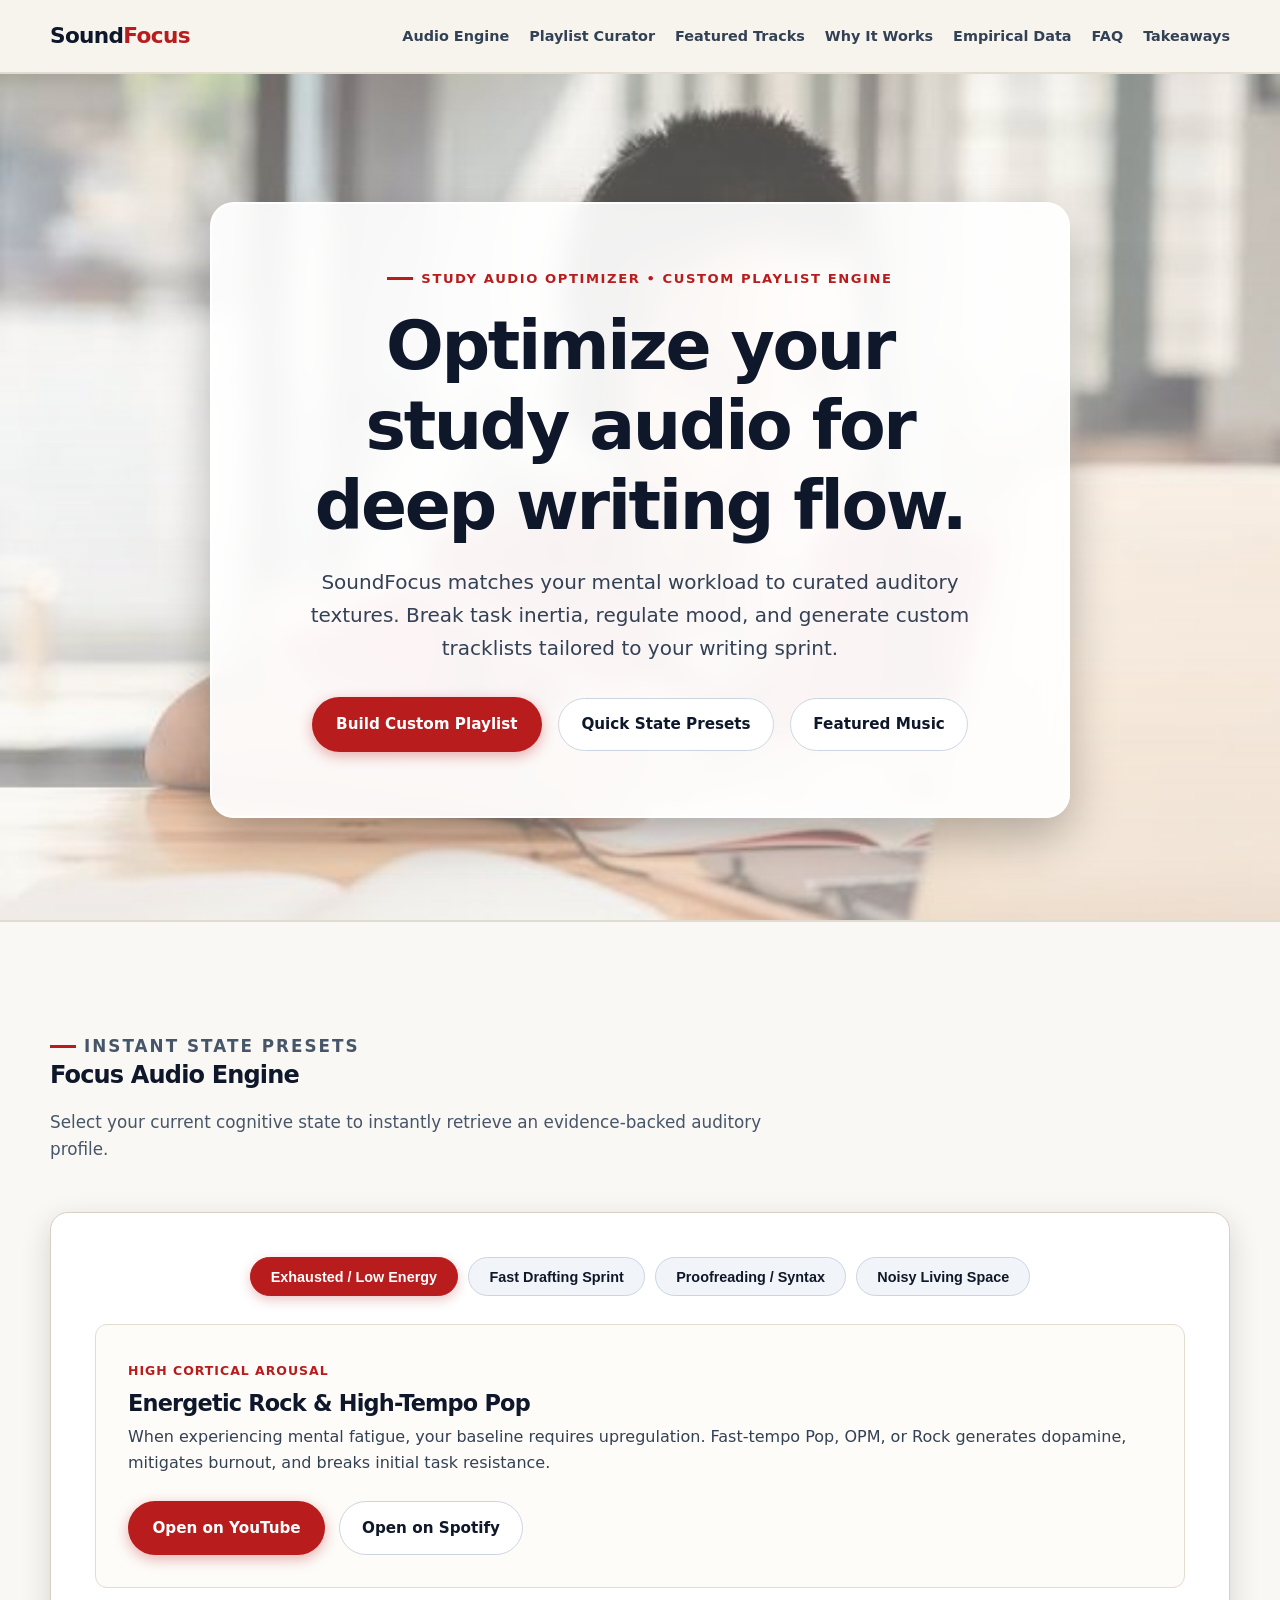
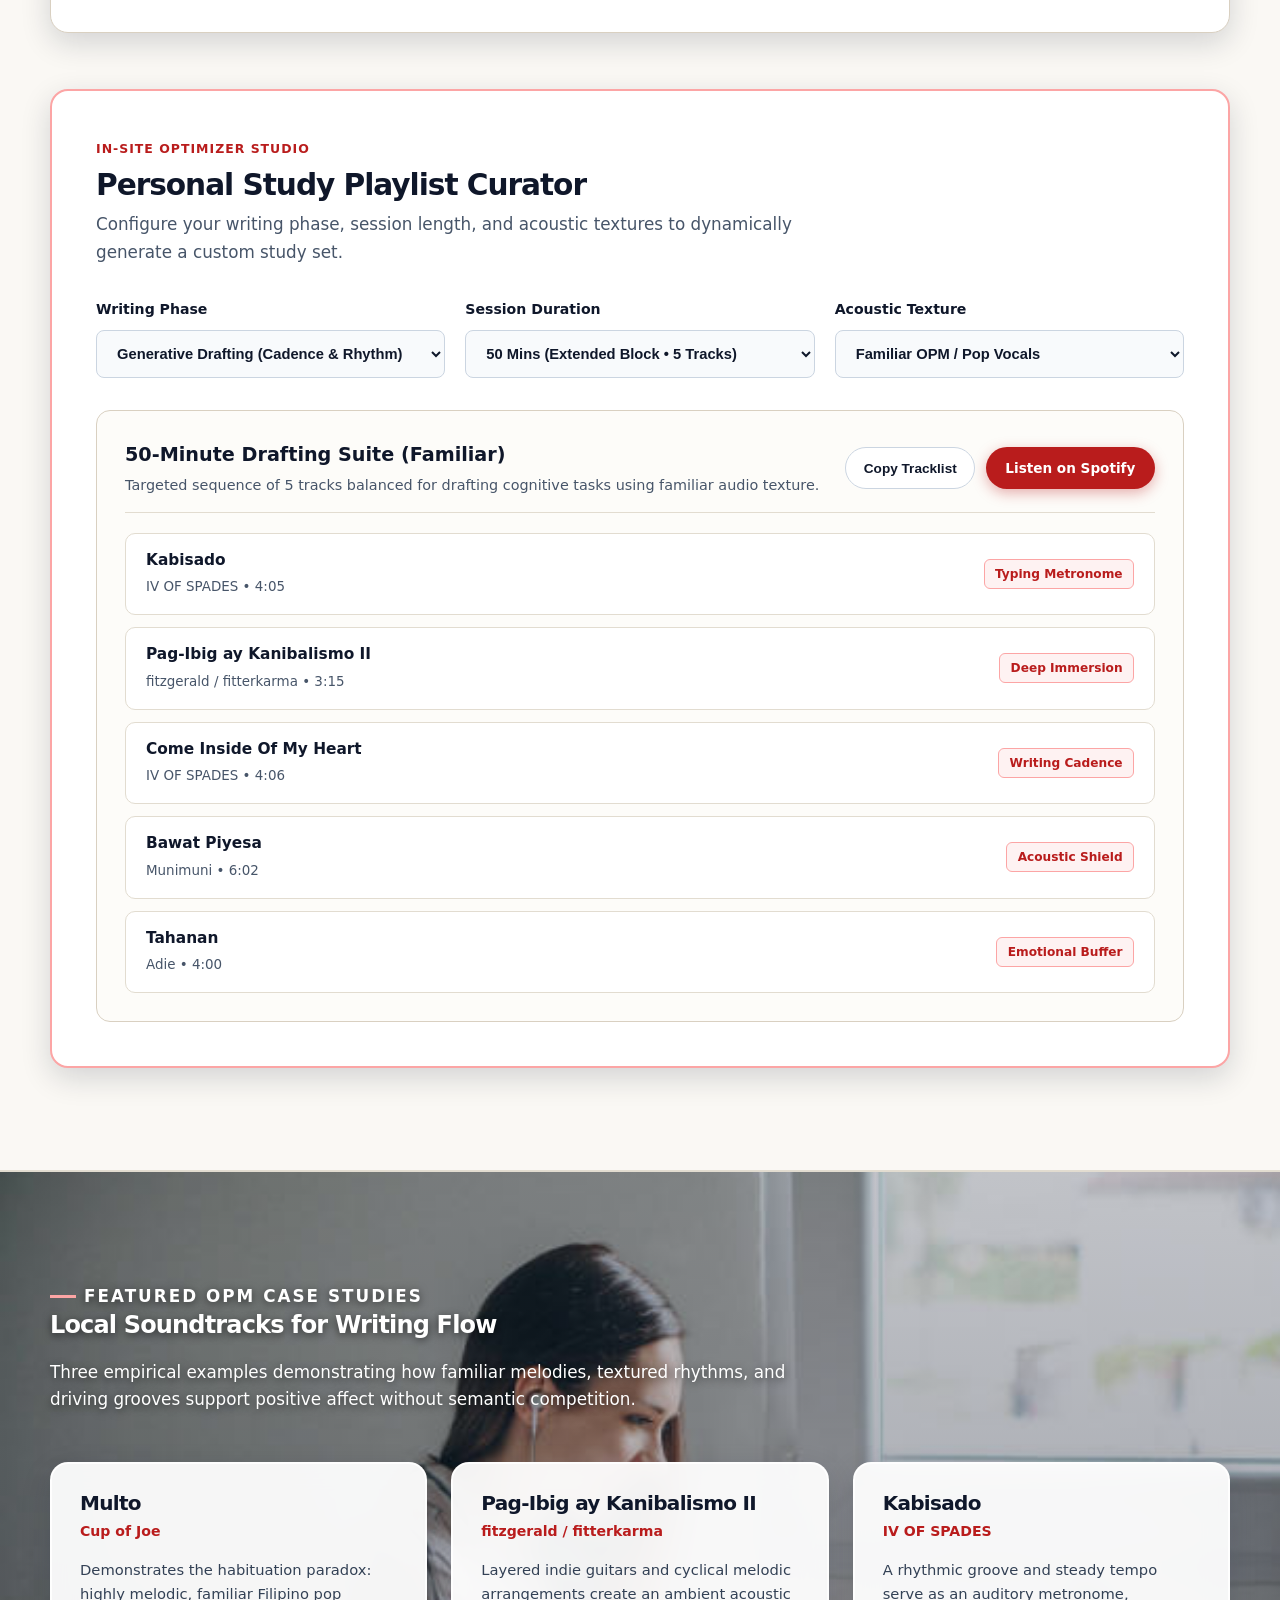
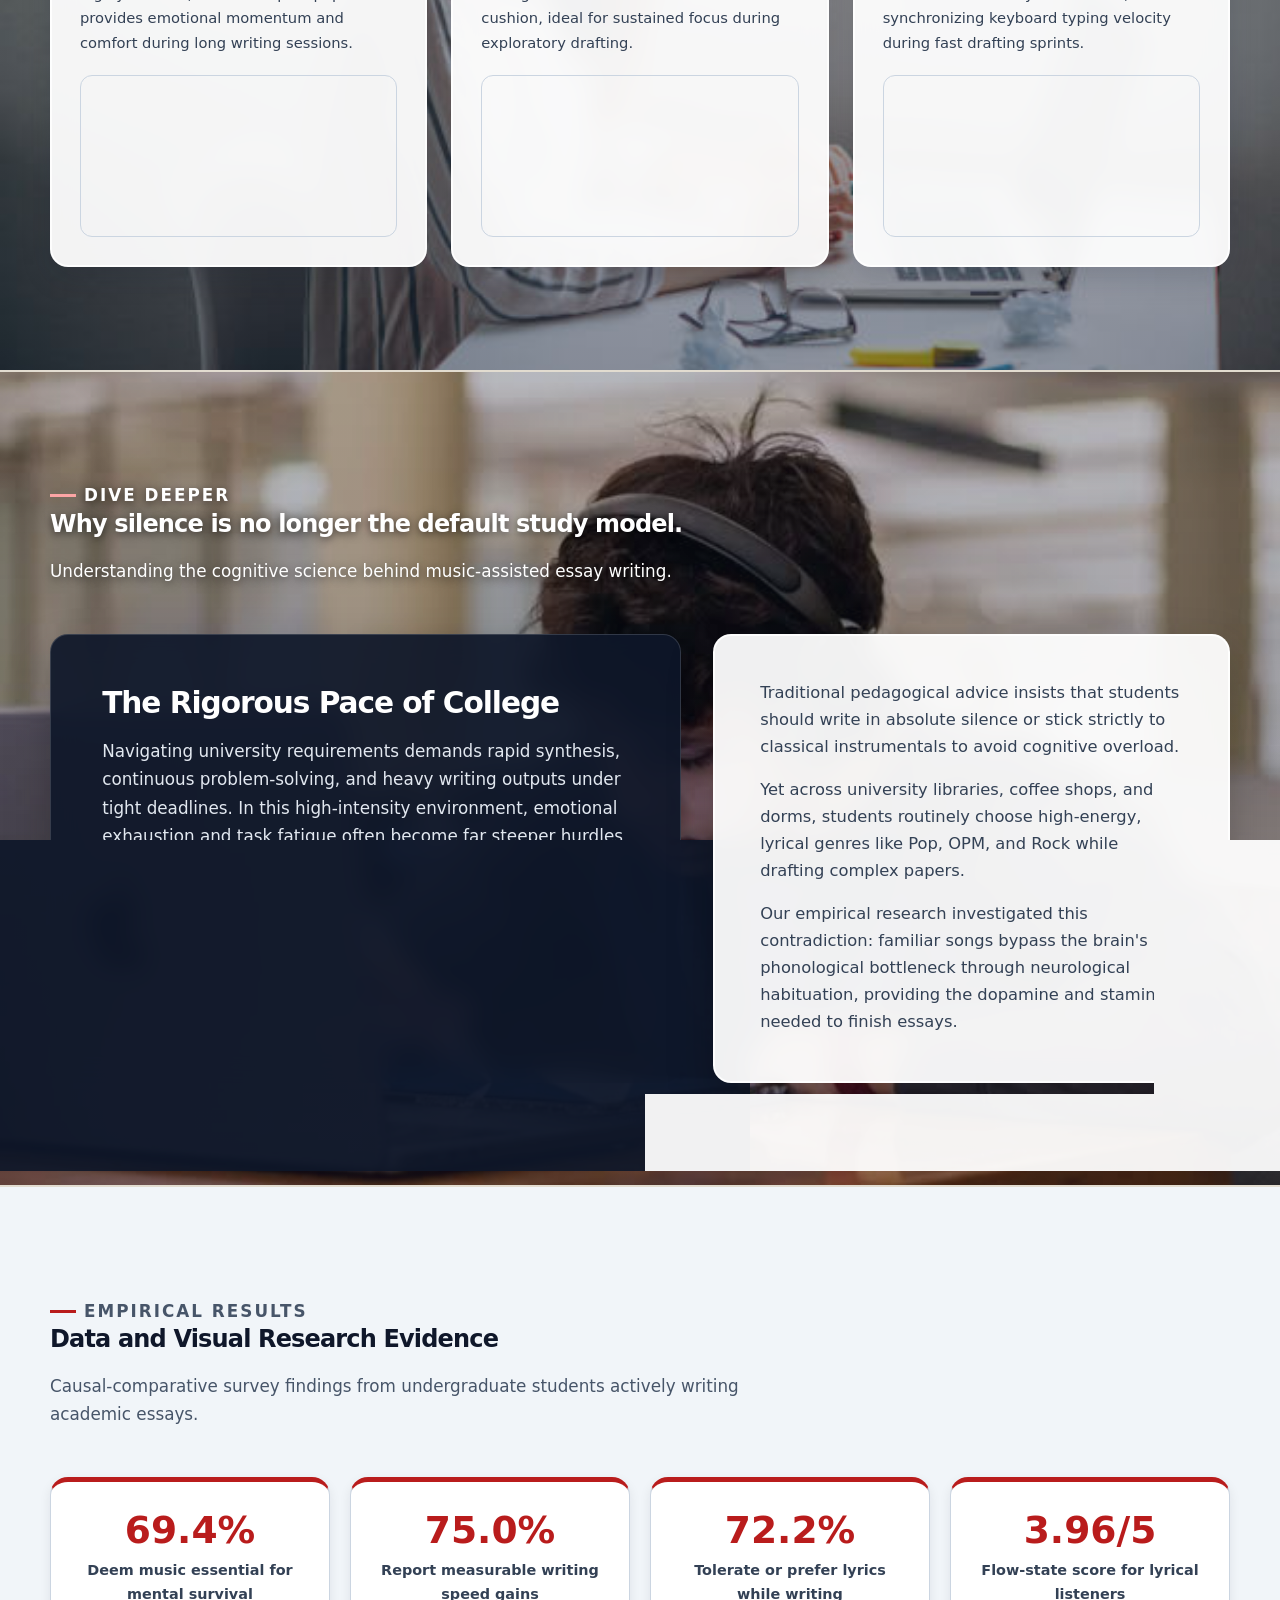
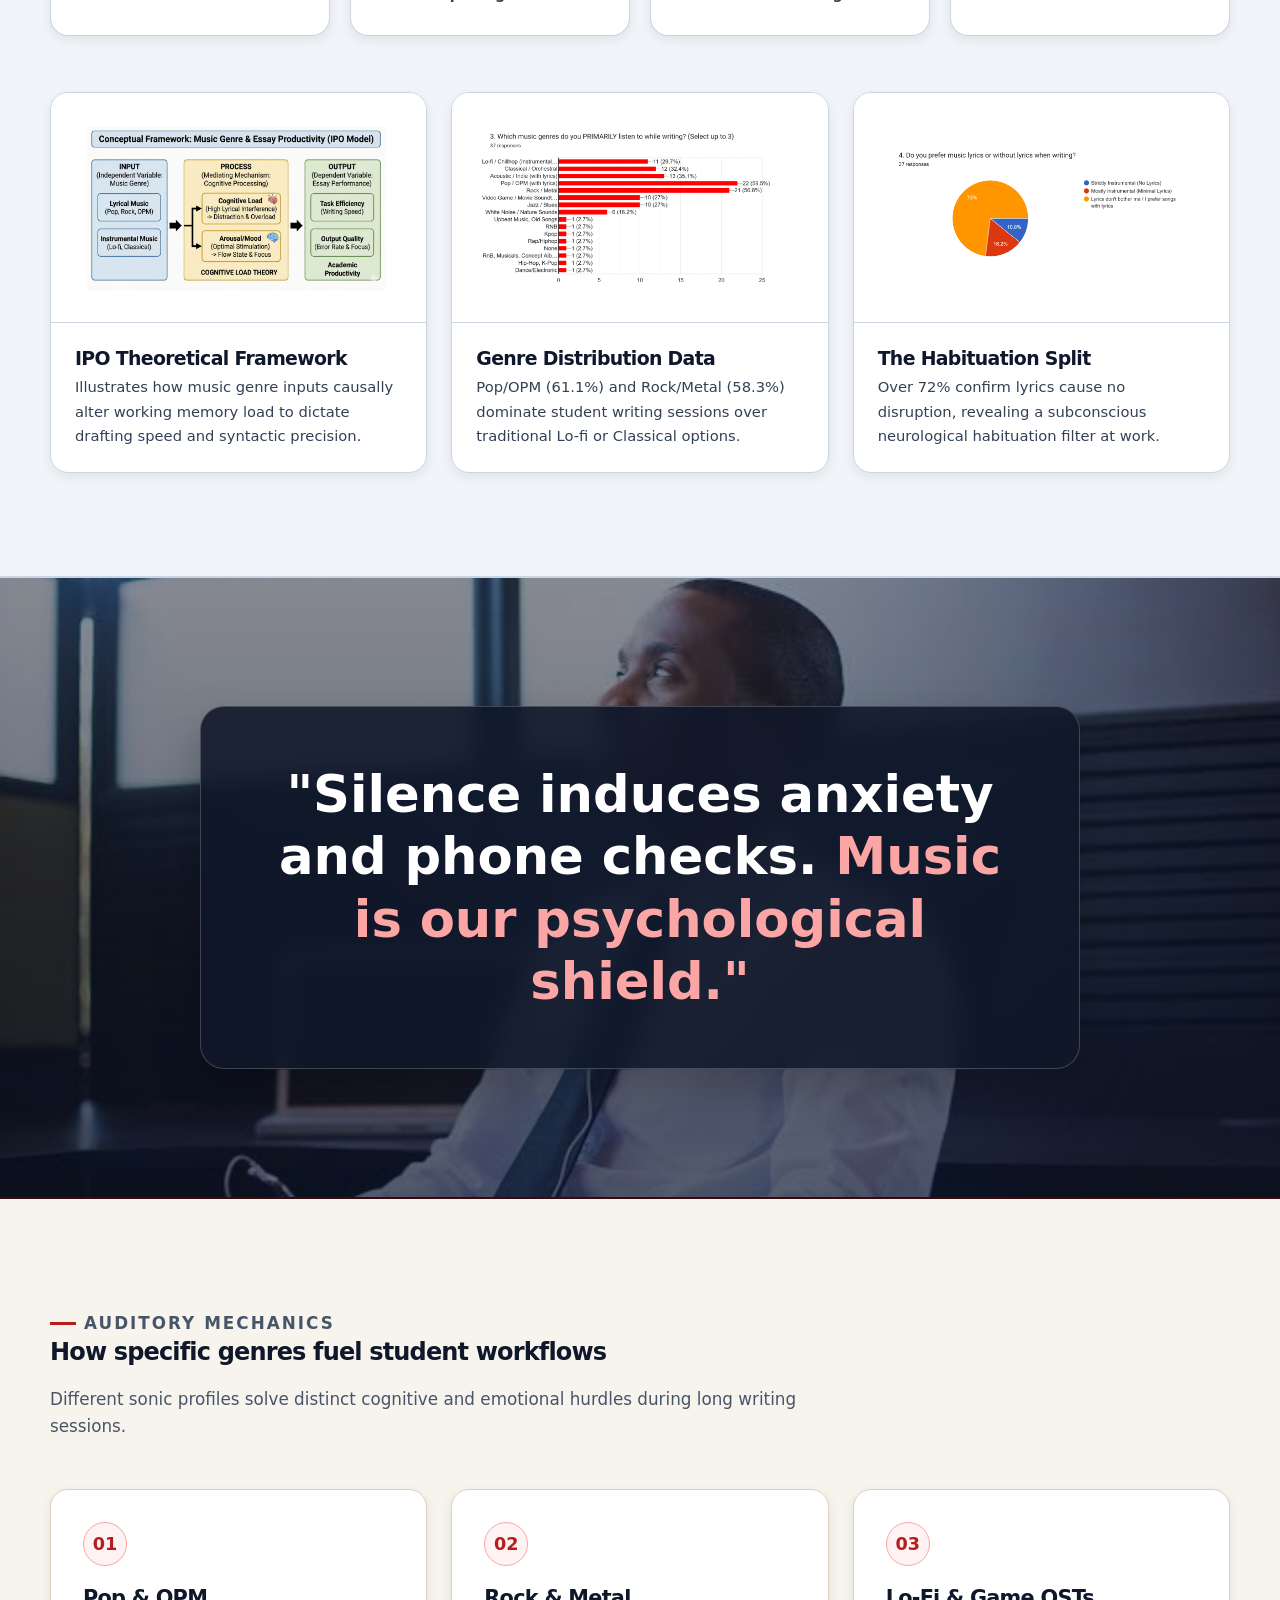
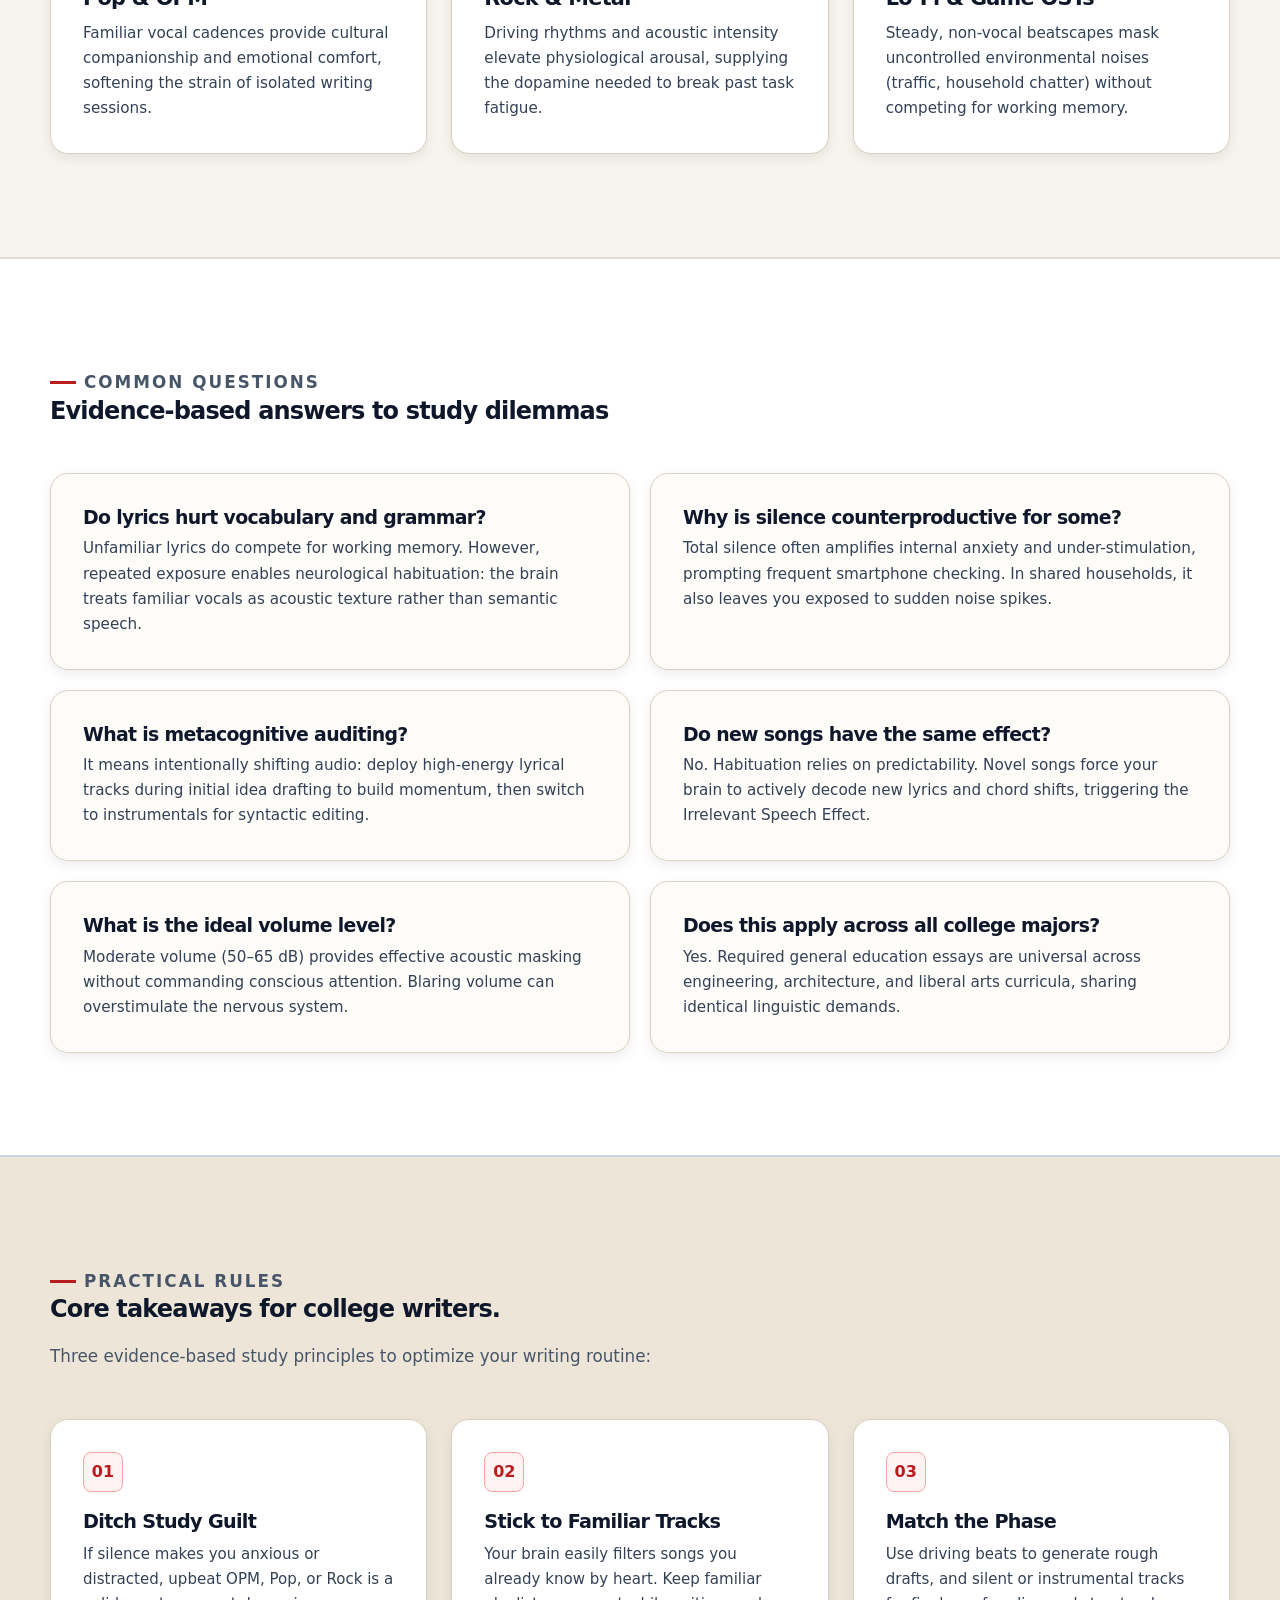
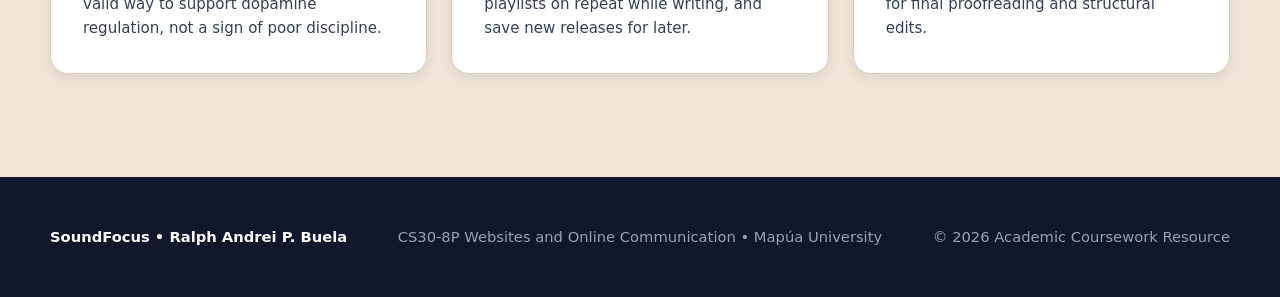
==== index.html @ 3e0980c8 "images" ====
<!DOCTYPE html>
<html lang="en">
<head>
    <meta charset="UTF-8">
    <meta name="viewport" content="width=device-width, initial-scale=1.0">
    <meta name="description" content="SoundFocus — An interactive study audio optimizer and playlist curator designed to enhance essay-writing productivity among college students.">
    <title>SoundFocus — Focus Music Optimizer for Academic Writing</title>
    <link rel="stylesheet" href="template.css">
    
    <!-- Google tag (gtag.js) -->
    <script async src="https://www.googletagmanager.com/gtag/js?id=G-9ZL88PVJR2"></script>
    <script>
      window.dataLayer = window.dataLayer || [];
      function gtag(){dataLayer.push(arguments);}
      gtag('js', new Date());

      gtag('config', 'G-9ZL88PVJR2');
    </script>
</head>

<body>
    <a class="skip-link" href="#main-content">Skip to main content</a>

    <!-- Top Navigation Header -->
    <header class="site-header">
        <div class="container nav">
            <a class="brand" href="#">
                Sound<span>Focus</span>
            </a>
            <nav aria-label="Primary navigation">
                <ul class="nav-list">
                    <li><a href="#optimizer">Audio Engine</a></li>
                    <li><a href="#curator">Playlist Curator</a></li>
                    <li><a href="#tracks">Featured Tracks</a></li>
                    <li><a href="#dive-deeper">Why It Works</a></li>
                    <li><a href="#evidence">Empirical Data</a></li>
                    <li><a href="#faq">FAQ</a></li>
                    <li><a href="#takeaways">Takeaways</a></li>
                </ul>
            </nav>
        </div>
    </header>

    <main id="main-content">
        <!-- =====================================================
             1. HERO SECTION (VIBRANT PHOTO 1)
        ====================================================== -->
        <section class="hero" aria-labelledby="hero-title">
            <div class="container">
                <div class="hero-glass-box">
                    <p class="eyebrow">Study Audio Optimizer • Custom Playlist Engine</p>
                    <h1 id="hero-title">
                        Optimize your study audio for deep writing flow.
                    </h1>
                    <p class="hero-copy">
                        SoundFocus matches your mental workload to curated auditory textures. Break task inertia, regulate mood, and generate custom tracklists tailored to your writing sprint.
                    </p>
                    <div class="hero-actions">
                        <a class="button button-primary" href="#curator">
                            Build Custom Playlist
                        </a>
                        <a class="button button-secondary" href="#optimizer">
                            Quick State Presets
                        </a>
                        <a class="button button-secondary" href="#tracks">
                            Featured Music
                        </a>
                    </div>
                </div>
            </div>
        </section>

        <!-- =====================================================
             2. PRIMARY SUITE: AUDIO ENGINE & CURATOR
        ====================================================== -->
        <section class="section section-optimizer" id="optimizer" aria-labelledby="optimizer-title">
            <div class="container">
                
                <!-- Quick Focus Preset Switcher (Widget 1) -->
                <div class="section-heading">
                    <p class="eyebrow">Instant State Presets</p>
                    <h2 id="optimizer-title">Focus Audio Engine</h2>
                    <p>
                        Select your current cognitive state to instantly retrieve an evidence-backed auditory profile.
                    </p>
                </div>

                <div class="configurator-wrap">
                    <div class="config-tabs" role="tablist">
                        <button class="config-btn active" onclick="setProfile('burnout', this)">Exhausted / Low Energy</button>
                        <button class="config-btn" onclick="setProfile('drafting', this)">Fast Drafting Sprint</button>
                        <button class="config-btn" onclick="setProfile('editing', this)">Proofreading / Syntax</button>
                        <button class="config-btn" onclick="setProfile('ambient', this)">Noisy Living Space</button>
                    </div>

                    <div class="config-box">
                        <span class="config-tag" id="cfg-tag">High Cortical Arousal</span>
                        <h3 id="cfg-title">Energetic Rock & High-Tempo Pop</h3>
                        <p id="cfg-desc">
                            When experiencing mental fatigue, your baseline requires upregulation. Fast-tempo Pop, OPM, or Rock generates dopamine, mitigates burnout, and breaks initial task resistance.
                        </p>
                        <div class="config-actions">
                            <a class="button button-primary" id="cfg-yt" href="https://www.youtube.com/results?search_query=opm+rock+study+playlist" target="_blank" rel="noopener noreferrer">
                                Open on YouTube
                            </a>
                            <a class="button button-secondary" id="cfg-sp" href="https://open.spotify.com/search/opm%20rock%20high%20energy" target="_blank" rel="noopener noreferrer">
                                Open on Spotify
                            </a>
                        </div>
                    </div>
                </div>

                <!-- Custom In-Site Playlist Curator (Widget 2) -->
                <div class="curator-widget" id="curator">
                    <div class="section-heading" style="margin-bottom: 2rem;">
                        <span class="config-tag">In-Site Optimizer Studio</span>
                        <h2 style="font-size: 1.85rem; margin-bottom: 0.5rem;">Personal Study Playlist Curator</h2>
                        <p>Configure your writing phase, session length, and acoustic textures to dynamically generate a custom study set.</p>
                    </div>

                    <form class="curator-form-grid" id="curator-form" onsubmit="generateCustomPlaylist(event)">
                        <div class="curator-field">
                            <label for="workload-phase">Writing Phase</label>
                            <select id="workload-phase">
                                <option value="ideation">Brainstorming & Outline (High Arousal)</option>
                                <option value="drafting" selected>Generative Drafting (Cadence & Rhythm)</option>
                                <option value="revising">Proofreading & Syntax (Minimal Load)</option>
                            </select>
                        </div>

                        <div class="curator-field">
                            <label for="session-duration">Session Duration</label>
                            <select id="session-duration">
                                <option value="25">25 Mins (Pomodoro Sprint • 3 Tracks)</option>
                                <option value="50" selected>50 Mins (Extended Block • 5 Tracks)</option>
                                <option value="90">90 Mins (Endurance Marathon • 8 Tracks)</option>
                            </select>
                        </div>

                        <div class="curator-field">
                            <label for="vocal-preference">Acoustic Texture</label>
                            <select id="vocal-preference">
                                <option value="familiar" selected>Familiar OPM / Pop Vocals</option>
                                <option value="instrumental">Pure Instrumental / Zero Vocals</option>
                                <option value="hybrid">Dynamic Hybrid (Rhythmic Beats)</option>
                            </select>
                        </div>
                    </form>

                    <div class="curator-results" aria-live="polite">
                        <div class="curator-header">
                            <div>
                                <strong id="curator-plan-name" style="font-size: 1.2rem; color: var(--ink);">50-Minute Drafting Flow Set</strong>
                                <p id="curator-plan-desc" style="font-size: 0.9rem; color: var(--muted); margin: 0.25rem 0 0;">
                                    Cadence-matched tracks to sustain writing speed and keep the phonological loop habituated.
                                </p>
                            </div>
                            <div style="display: flex; gap: 0.65rem; flex-wrap: wrap;">
                                <button type="button" class="button button-secondary" onclick="copyPlaylistToClipboard()" style="min-height: 40px; padding: 0.5rem 1.1rem; font-size: 0.85rem;">
                                    Copy Tracklist
                                </button>
                                <a id="curator-export-spotify" class="button button-primary" href="https://open.spotify.com/search/upbeat%20opm" target="_blank" rel="noopener noreferrer" style="min-height: 40px; padding: 0.5rem 1.1rem; font-size: 0.85rem;">
                                    Listen on Spotify
                                </a>
                            </div>
                        </div>

                        <ul class="playlist-track-list" id="curator-track-list">
                            <!-- Populated dynamically across Phase + Duration + Texture -->
                        </ul>
                    </div>
                </div>

            </div>
        </section>

        <!-- =====================================================
             3. FEATURED OPM TRACKS (VIBRANT PHOTO 2)
        ====================================================== -->
        <section class="section section-track" id="tracks" aria-labelledby="tracks-title">
            <div class="container">
                <div class="section-heading">
                    <p class="eyebrow">Featured OPM Case Studies</p>
                    <h2 id="tracks-title">Local Soundtracks for Writing Flow</h2>
                    <p>
                        Three empirical examples demonstrating how familiar melodies, textured rhythms, and driving grooves support positive affect without semantic competition.
                    </p>
                </div>

                <div class="tracks-grid-3">
                    <!-- Track 1: Multo -->
                    <article class="track-box">
                        <div class="track-info">
                            <h3>Multo</h3>
                            <div class="artist">Cup of Joe</div>
                            <p>
                                Demonstrates the habituation paradox: highly melodic, familiar Filipino pop provides emotional momentum and comfort during long writing sessions.
                            </p>
                        </div>
                        <div class="spotify-container">
                            <iframe
                                style="border-radius: 12px;"
                                src="https://open.spotify.com/embed/track/5tlb0AxuzsMWL2GtEppXGX?utm_source=generator&theme=0"
                                width="100%"
                                height="152"
                                frameBorder="0"
                                allowfullscreen=""
                                allow="autoplay; clipboard-write; encrypted-media; fullscreen; picture-in-picture"
                                loading="lazy"
                                title="Cup of Joe - Multo Spotify Player">
                            </iframe>
                        </div>
                    </article>

                    <!-- Track 2: Pag-Ibig ay Kanibalismo II -->
                    <article class="track-box">
                        <div class="track-info">
                            <h3>Pag-Ibig ay Kanibalismo II</h3>
                            <div class="artist">fitzgerald / fitterkarma</div>
                            <p>
                                Layered indie guitars and cyclical melodic arrangements create an ambient acoustic cushion, ideal for sustained focus during exploratory drafting.
                            </p>
                        </div>
                        <div class="spotify-container">
                            <iframe
                                style="border-radius: 12px;"
                                src="https://open.spotify.com/embed/track/1I44TjvgnOjZTxaGs0E44W?utm_source=generator&theme=0"
                                width="100%"
                                height="152"
                                frameBorder="0"
                                allowfullscreen=""
                                allow="autoplay; clipboard-write; encrypted-media; fullscreen; picture-in-picture"
                                loading="lazy"
                                title="Pag-Ibig ay Kanibalismo II Spotify Player">
                            </iframe>
                        </div>
                    </article>

                    <!-- Track 3: Kabisado -->
                    <article class="track-box">
                        <div class="track-info">
                            <h3>Kabisado</h3>
                            <div class="artist">IV OF SPADES</div>
                            <p>
                                A rhythmic groove and steady tempo serve as an auditory metronome, synchronizing keyboard typing velocity during fast drafting sprints.
                            </p>
                        </div>
                        <div class="spotify-container">
                            <iframe
                                style="border-radius: 12px;"
                                src="https://open.spotify.com/embed/track/4z928BtE4j1bjhcX9RU44M?utm_source=generator&theme=0"
                                width="100%"
                                height="152"
                                frameBorder="0"
                                allowfullscreen=""
                                allow="autoplay; clipboard-write; encrypted-media; fullscreen; picture-in-picture"
                                loading="lazy"
                                title="IV OF SPADES - Kabisado Spotify Player">
                            </iframe>
                        </div>
                    </article>
                </div>
            </div>
        </section>

        <!-- =====================================================
             4. DIVE DEEPER: BACKGROUND (VIBRANT PHOTO 4)
        ====================================================== -->
        <section class="section section-background" id="dive-deeper" aria-labelledby="deep-title">
            <div class="container">
                <div class="section-heading">
                    <p class="eyebrow">Dive Deeper</p>
                    <h2 id="deep-title">Why silence is no longer the default study model.</h2>
                    <p>
                        Understanding the cognitive science behind music-assisted essay writing.
                    </p>
                </div>
                <div class="intro-grid">
                    <div class="statement">
                        <h2>The Rigorous Pace of College</h2>
                        <p>
                            Navigating university requirements demands rapid synthesis, continuous problem-solving, and heavy writing outputs under tight deadlines. In this high-intensity environment, emotional exhaustion and task fatigue often become far steeper hurdles than vocabulary retrieval.
                        </p>
                    </div>
                    <div class="intro-text">
                        <p>
                            Traditional pedagogical advice insists that students should write in absolute silence or stick strictly to classical instrumentals to avoid cognitive overload.
                        </p>
                        <p>
                            Yet across university libraries, coffee shops, and dorms, students routinely choose high-energy, lyrical genres like Pop, OPM, and Rock while drafting complex papers.
                        </p>
                        <p>
                            Our empirical research investigated this contradiction: familiar songs bypass the brain's phonological bottleneck through neurological habituation, providing the dopamine and stamina needed to finish essays.
                        </p>
                    </div>
                </div>
            </div>
        </section>

        <!-- =====================================================
             5. EMPIRICAL DATA & RESEARCH VISUALS
        ====================================================== -->
        <section class="section section-evidence" id="evidence" aria-labelledby="evidence-title">
            <div class="container">
                <div class="section-heading">
                    <p class="eyebrow">Empirical Results</p>
                    <h2 id="evidence-title">Data and Visual Research Evidence</h2>
                    <p>
                        Causal-comparative survey findings from undergraduate students actively writing academic essays.
                    </p>
                </div>

                <!-- 4-Column Stat Metric Row -->
                <div class="metrics-row">
                    <article class="metric-card">
                        <div class="metric-value">69.4%</div>
                        <p>Deem music essential for mental survival</p>
                    </article>
                    <article class="metric-card">
                        <div class="metric-value">75.0%</div>
                        <p>Report measurable writing speed gains</p>
                    </article>
                    <article class="metric-card">
                        <div class="metric-value">72.2%</div>
                        <p>Tolerate or prefer lyrics while writing</p>
                    </article>
                    <article class="metric-card">
                        <div class="metric-value">3.96/5</div>
                        <p>Flow-state score for lyrical listeners</p>
                    </article>
                </div>

                <!-- 3-Column Diagram Grid -->
                <div class="visuals-grid">
                    <article class="visual-card">
                        <img
                            src="assets/conceptual-framework.png"
                            alt="IPO Conceptual Framework diagram illustrating music genre input and essay output."
                            loading="lazy"
                        >
                        <div class="visual-content">
                            <h3>IPO Theoretical Framework</h3>
                            <p>Illustrates how music genre inputs causally alter working memory load to dictate drafting speed and syntactic precision.</p>
                        </div>
                    </article>

                    <article class="visual-card">
                        <img
                            src="assets/genre-distribution.png"
                            alt="Bar chart showing frequency of preferred music genres."
                            loading="lazy"
                        >
                        <div class="visual-content">
                            <h3>Genre Distribution Data</h3>
                            <p>Pop/OPM (61.1%) and Rock/Metal (58.3%) dominate student writing sessions over traditional Lo-fi or Classical options.</p>
                        </div>
                    </article>

                    <article class="visual-card">
                        <img
                            src="assets/flow-habituation.png"
                            alt="Pie chart illustrating the preference for lyrics versus instrumentals."
                            loading="lazy"
                        >
                        <div class="visual-content">
                            <h3>The Habituation Split</h3>
                            <p>Over 72% confirm lyrics cause no disruption, revealing a subconscious neurological habituation filter at work.</p>
                        </div>
                    </article>
                </div>
            </div>
        </section>

        <!-- =====================================================
             6. STATEMENT BANNER (VIBRANT PHOTO 3)
        ====================================================== -->
        <section class="quote-section" aria-label="Key finding">
            <div class="container">
                <div class="quote-glass-box">
                    <blockquote>
                        <p>
                            "Silence induces anxiety and phone checks. <span>Music is our psychological shield."</span>
                        </p>
                    </blockquote>
                </div>
            </div>
        </section>

        <!-- =====================================================
             7. AUDITORY GENRE MECHANICS
        ====================================================== -->
        <section class="section section-genres" id="genres" aria-labelledby="genres-title">
            <div class="container">
                <div class="section-heading">
                    <p class="eyebrow">Auditory Mechanics</p>
                    <h2 id="genres-title">How specific genres fuel student workflows</h2>
                    <p>
                        Different sonic profiles solve distinct cognitive and emotional hurdles during long writing sessions.
                    </p>
                </div>
                <div class="journey-grid">
                    <article class="journey-card">
                        <span class="journey-number">01</span>
                        <h3>Pop & OPM</h3>
                        <p>
                            Familiar vocal cadences provide cultural companionship and emotional comfort, softening the strain of isolated writing sessions.
                        </p>
                    </article>
                    <article class="journey-card">
                        <span class="journey-number">02</span>
                        <h3>Rock & Metal</h3>
                        <p>
                            Driving rhythms and acoustic intensity elevate physiological arousal, supplying the dopamine needed to break past task fatigue.
                        </p>
                    </article>
                    <article class="journey-card">
                        <span class="journey-number">03</span>
                        <h3>Lo-Fi & Game OSTs</h3>
                        <p>
                            Steady, non-vocal beatscapes mask uncontrolled environmental noises (traffic, household chatter) without competing for working memory.
                        </p>
                    </article>
                </div>
            </div>
        </section>

        <!-- =====================================================
             8. FAQS SECTION
        ====================================================== -->
        <section class="section section-faq" id="faq" aria-labelledby="faq-title">
            <div class="container">
                <div class="section-heading">
                    <p class="eyebrow">Common Questions</p>
                    <h2 id="faq-title">Evidence-based answers to study dilemmas</h2>
                </div>
                <div class="faq-grid">
                    <article class="faq-card">
                        <h3>Do lyrics hurt vocabulary and grammar?</h3>
                        <p>Unfamiliar lyrics do compete for working memory. However, repeated exposure enables neurological habituation: the brain treats familiar vocals as acoustic texture rather than semantic speech.</p>
                    </article>
                    <article class="faq-card">
                        <h3>Why is silence counterproductive for some?</h3>
                        <p>Total silence often amplifies internal anxiety and under-stimulation, prompting frequent smartphone checking. In shared households, it also leaves you exposed to sudden noise spikes.</p>
                    </article>
                    <article class="faq-card">
                        <h3>What is metacognitive auditing?</h3>
                        <p>It means intentionally shifting audio: deploy high-energy lyrical tracks during initial idea drafting to build momentum, then switch to instrumentals for syntactic editing.</p>
                    </article>
                    <article class="faq-card">
                        <h3>Do new songs have the same effect?</h3>
                        <p>No. Habituation relies on predictability. Novel songs force your brain to actively decode new lyrics and chord shifts, triggering the Irrelevant Speech Effect.</p>
                    </article>
                    <article class="faq-card">
                        <h3>What is the ideal volume level?</h3>
                        <p>Moderate volume (50–65 dB) provides effective acoustic masking without commanding conscious attention. Blaring volume can overstimulate the nervous system.</p>
                    </article>
                    <article class="faq-card">
                        <h3>Does this apply across all college majors?</h3>
                        <p>Yes. Required general education essays are universal across engineering, architecture, and liberal arts curricula, sharing identical linguistic demands.</p>
                    </article>
                </div>
            </div>
        </section>

        <!-- =====================================================
             9. PRACTICAL TAKEAWAYS
        ====================================================== -->
        <section class="section section-takeaways" id="takeaways" aria-labelledby="takeaways-title">
            <div class="container">
                <div class="section-heading">
                    <p class="eyebrow">Practical Rules</p>
                    <h2 id="takeaways-title">
                        Core takeaways for college writers.
                    </h2>
                    <p>
                        Three evidence-based study principles to optimize your writing routine:
                    </p>
                </div>
                <div class="takeaways-3-col">
                    <article class="takeaway-block">
                        <span>01</span>
                        <h4>Ditch Study Guilt</h4>
                        <p>If silence makes you anxious or distracted, upbeat OPM, Pop, or Rock is a valid way to support dopamine regulation, not a sign of poor discipline.</p>
                    </article>
                    <article class="takeaway-block">
                        <span>02</span>
                        <h4>Stick to Familiar Tracks</h4>
                        <p>Your brain easily filters songs you already know by heart. Keep familiar playlists on repeat while writing, and save new releases for later.</p>
                    </article>
                    <article class="takeaway-block">
                        <span>03</span>
                        <h4>Match the Phase</h4>
                        <p>Use driving beats to generate rough drafts, and silent or instrumental tracks for final proofreading and structural edits.</p>
                    </article>
                </div>
            </div>
        </section>
    </main>

    <!-- Footer -->
    <footer>
        <div class="container footer-grid">
            <p><strong>SoundFocus &bull; Ralph Andrei P. Buela</strong></p>
            <p>CS30-8P Websites and Online Communication &bull; Mapúa University</p>
            <p>&copy; 2026 Academic Coursework Resource</p>
        </div>
    </footer>

    <!-- Interactive Logic & GA4 Events -->
    <script>
        const profiles = {
            burnout: {
                tag: "High Cortical Arousal",
                title: "Energetic Rock & High-Tempo Pop",
                desc: "When experiencing mental fatigue, your baseline requires upregulation. Fast-tempo Pop, OPM, or Rock generates dopamine, mitigates burnout, and breaks initial task resistance.",
                yt: "https://www.youtube.com/results?search_query=opm+rock+study+playlist",
                sp: "https://open.spotify.com/search/opm%20rock%20high%20energy"
            },
            drafting: {
                tag: "Writing Cadence",
                title: "Cadence & Rhythmic Flow (Pop / OPM)",
                desc: "Upbeat rhythmic songs provide an auditory metronome matching keyboard typing velocity, sustaining a state of deep flow during long drafting sessions.",
                yt: "https://www.youtube.com/results?search_query=upbeat+opm+focus",
                sp: "https://open.spotify.com/search/upbeat%20opm"
            },
            editing: {
                tag: "Minimal Phonological Load",
                title: "Zero-Vocal Instrumental (Lo-Fi & Classical)",
                desc: "Eliminates all external verbal competition while checking citation mechanics, grammar syntax, and logical flow.",
                yt: "https://www.youtube.com/results?search_query=lofi+beats+to+study+to",
                sp: "https://open.spotify.com/search/lofi%20study%20beats"
            },
            ambient: {
                tag: "Noise Masking",
                title: "Acoustic Shielding (Video Game Soundtracks)",
                desc: "Designed to keep listeners engaged without stealing central attention, masking background interruptions in shared households.",
                yt: "https://www.youtube.com/results?search_query=video+game+ambient+study+music",
                sp: "https://open.spotify.com/search/video%20game%20soundtracks%20focus"
            }
        };

        let currentProfileKey = 'burnout';

        function setProfile(key, btn) {
            document.querySelectorAll('.config-btn').forEach(b => b.classList.remove('active'));
            btn.classList.add('active');

            currentProfileKey = key;
            const item = profiles[key];
            const btnLabel = btn.textContent.trim();

            document.getElementById('cfg-tag').textContent = item.tag;
            document.getElementById('cfg-title').textContent = item.title;
            document.getElementById('cfg-desc').textContent = item.desc;
            document.getElementById('cfg-yt').href = item.yt;
            document.getElementById('cfg-sp').href = item.sp;

            if (typeof gtag === 'function') {
                gtag('event', 'widget_state_select', {
                    selected_state: key,
                    button_label: btnLabel,
                    recommended_genre: item.title,
                    event_category: 'audio_engine'
                });
            }
        }

        const multiTrackLibrary = {
            ideation: {
                familiar: [
                    { title: "Multo", artist: "Cup of Joe", duration: "3:48", badge: "Arousal Boost" },
                    { title: "Raining in Manila", artist: "Lola Amour", duration: "4:51", badge: "Dopamine Trigger" },
                    { title: "Paninindigan Kita", artist: "Ben&Ben", duration: "5:12", badge: "Warm Affect" },
                    { title: "Uhaw (Tayong Lahat)", artist: "Dilaw", duration: "4:01", badge: "Task Initiation" },
                    { title: "Ere", artist: "juan karlos", duration: "4:43", badge: "High Intensity" },
                    { title: "Ligaya", artist: "Eraserheads", duration: "4:31", badge: "Nostalgic Comfort" },
                    { title: "Sino", artist: "Unique Salonga", duration: "4:40", badge: "Expansive Flow" },
                    { title: "Antukin", artist: "Rico Blanco", duration: "4:48", badge: "Energy Recovery" }
                ],
                instrumental: [
                    { title: "Daylight Acoustic Guitar", artist: "Sunken Studio", duration: "3:40", badge: "Concept Flow" },
                    { title: "Warm Morning Chords", artist: "Acoustic Manila", duration: "4:12", badge: "Idea Generation" },
                    { title: "Mind Map Piano Sketch", artist: "Cognitive Sound", duration: "3:55", badge: "Neural Activation" },
                    { title: "Golden Hour Resonance", artist: "Ambient Horizon", duration: "4:30", badge: "Creative Horizon" },
                    { title: "Breeze Over Intramuros", artist: "Harbor Strings", duration: "3:25", badge: "Relaxed Focus" },
                    { title: "Open Canvas Prelude", artist: "Focus Lab", duration: "4:05", badge: "Outline Spark" },
                    { title: "Sunlight on Cedar", artist: "Quiet Strings", duration: "3:50", badge: "Gentle Pace" },
                    { title: "Catalyst in D Major", artist: "Modern Chamber", duration: "4:20", badge: "Brainstorm Peak" }
                ],
                hybrid: [
                    { title: "Manila Chillhop Grooves", artist: "Bay Beats", duration: "3:15", badge: "Rhythmic Warmup" },
                    { title: "Lo-Fi Jeepney Transit", artist: "City Pulse", duration: "2:50", badge: "Cadence Setup" },
                    { title: "High-Rise Skyline Beats", artist: "Makati Nights", duration: "3:30", badge: "Dopamine Rhythm" },
                    { title: "Tropical Beat Tapestry", artist: "Island Waves", duration: "3:45", badge: "Endurance Spark" },
                    { title: "Urban Neon Odyssey", artist: "Night Shift", duration: "3:20", badge: "Exploratory Beat" },
                    { title: "Dusk to Dawn Pulse", artist: "Metro Soundscapes", duration: "3:55", badge: "Steady Uplift" },
                    { title: "Coffee & Tape Cassettes", artist: "Analog Manila", duration: "3:10", badge: "Lo-Fi Pacing" },
                    { title: "Sunset Boulevard Rhythm", artist: "Caelum Audio", duration: "4:00", badge: "Creative Momentum" }
                ]
            },
            drafting: {
                familiar: [
                    { title: "Kabisado", artist: "IV OF SPADES", duration: "4:05", badge: "Typing Metronome" },
                    { title: "Pag-Ibig ay Kanibalismo II", artist: "fitzgerald / fitterkarma", duration: "3:15", badge: "Deep Immersion" },
                    { title: "Come Inside Of My Heart", artist: "IV OF SPADES", duration: "4:06", badge: "Writing Cadence" },
                    { title: "Bawat Piyesa", artist: "Munimuni", duration: "6:02", badge: "Acoustic Shield" },
                    { title: "Tahanan", artist: "Adie", duration: "4:00", badge: "Emotional Buffer" },
                    { title: "Leaves", artist: "Ben&Ben", duration: "5:10", badge: "Sustained Velocity" },
                    { title: "Alat", artist: "The Juans", duration: "3:42", badge: "Sprint Energy" },
                    { title: "Higa", artist: "Arthur Nery", duration: "4:05", badge: "Flow Stabilization" }
                ],
                instrumental: [
                    { title: "Video Game Ambient Study Suite", artist: "Quest Audio", duration: "4:20", badge: "Noise Masking" },
                    { title: "80 BPM Lo-Fi Writing Beat", artist: "Draft Lab", duration: "3:35", badge: "Cadence Match" },
                    { title: "Deep Focus Rain & Felt Piano", artist: "Sound Shield", duration: "5:10", badge: "Phonological Shield" },
                    { title: "Modular Synthesizer Pulse", artist: "Analog Focus", duration: "4:15", badge: "Steady Typing" },
                    { title: "Midnight Keyboards in Solitude", artist: "Metro Ambient", duration: "3:50", badge: "Syntax Alignment" },
                    { title: "Calm Waves Acoustic Drift", artist: "Serene Waves", duration: "4:40", badge: "Distraction Barrier" },
                    { title: "Subtle Bass & Drum Cadence", artist: "Rhythm Engine", duration: "3:45", badge: "Velocity Sync" },
                    { title: "The Flow State Continuum", artist: "Neuro Audio", duration: "5:00", badge: "Deep Sprint" }
                ],
                hybrid: [
                    { title: "Habituated Vocal Chops Beat", artist: "Lofi OPM Lab", duration: "3:15", badge: "Vocal Texture" },
                    { title: "Subtle Grooves for Drafting", artist: "City Sounds PH", duration: "3:40", badge: "Steady Rhythm" },
                    { title: "Tape Saturation & Snare Pacing", artist: "Analog Manila", duration: "3:25", badge: "Metronomic Beat" },
                    { title: "Binaural Study Beats 70 BPM", artist: "Focus Lab", duration: "4:10", badge: "Alpha Wave Sync" },
                    { title: "Atmospheric Indie Beat Loop", artist: "Cloud Acoustic", duration: "3:30", badge: "Typing Cadence" },
                    { title: "Pacific Drift Electric Rhodes", artist: "Island Focus", duration: "4:05", badge: "Endurance Drive" },
                    { title: "Resonant Sub & Vinyl Dust", artist: "Late Night Desk", duration: "3:50", badge: "Deep Work Loop" },
                    { title: "Midnight Espresso Tape Loop", artist: "Cafe PH", duration: "3:40", badge: "Frictionless Pace" }
                ]
            },
            revising: {
                familiar: [
                    { title: "Kathang Isip (Acoustic Strip)", artist: "Ben&Ben", duration: "5:15", badge: "Gentle Background" },
                    { title: "Dapithapon", artist: "Johnoy Danao", duration: "4:20", badge: "Soft Familiarity" },
                    { title: "Burnout (Slowed Down)", artist: "Sugarfree", duration: "4:12", badge: "Habituated Pace" },
                    { title: "Sinta", artist: "Rob Deniel", duration: "3:40", badge: "Unobtrusive Cadence" },
                    { title: "Ikaw Lamang", artist: "Silent Sanctuary", duration: "5:05", badge: "Predictable Melody" },
                    { title: "Balang Araw", artist: "I Belong to the Zoo", duration: "4:10", badge: "Calm Attention" },
                    { title: "Bibingka", artist: "Ben&Ben", duration: "3:55", badge: "Gentle Rhythm" },
                    { title: "Pagsamo", artist: "Arthur Nery", duration: "4:45", badge: "Soft Attenuation" }
                ],
                instrumental: [
                    { title: "Zero-Vocal Syntax Piano", artist: "Grammar Flow", duration: "4:10", badge: "Phonological Free" },
                    { title: "Gentle Rain on Library Window", artist: "Acoustic Perimeter", duration: "5:30", badge: "Zero Semantic Load" },
                    { title: "Minimalist String Quartet in C", artist: "Focus Classics", duration: "4:45", badge: "Citation Check" },
                    { title: "Pure Binaural Theta Meditation", artist: "Neuro Wave", duration: "6:00", badge: "Error Detection" },
                    { title: "Soft Felt Piano & Room Tone", artist: "Quiet Desk", duration: "3:50", badge: "Proofreading" },
                    { title: "Dormant Ambient Drone", artist: "Deep Space Focus", duration: "5:15", badge: "Grammar Audit" },
                    { title: "Neutral Acoustic Resonance", artist: "Solo Woodwinds", duration: "4:05", badge: "Clarity Mode" },
                    { title: "Subtle Riverbed Soundscape", artist: "Nature Shield", duration: "4:30", badge: "Lexical Isolation" }
                ],
                hybrid: [
                    { title: "Ambient Lo-Fi Chill Pulse", artist: "Study Beats Int.", duration: "3:20", badge: "Low Interference" },
                    { title: "Muted Rhymes & Soft Rimshots", artist: "Pencil & Paper", duration: "3:10", badge: "Steady Inspection" },
                    { title: "Subdued Vinyl Textures", artist: "Desk Dust", duration: "4:00", badge: "Soft Rhythm" },
                    { title: "Warm Tape Hiss & Muted Keys", artist: "Nocturne Studio", duration: "3:45", badge: "Careful Reading" },
                    { title: "Low-Pass Filtered Rhodes", artist: "Lofi Study Lab", duration: "3:30", badge: "Cognitive Neutral" },
                    { title: "Mellow Dusk Beat Sequence", artist: "Quiet Beatmaker", duration: "3:50", badge: "Line-by-Line Mode" },
                    { title: "Late Night Review Metronome", artist: "Sync Lab", duration: "4:15", badge: "Pacing Guard" },
                    { title: "Gentle Tick & Ambient Bass", artist: "Final Draft Beats", duration: "3:40", badge: "Final Polish" }
                ]
            }
        };

        function generateCustomPlaylist(e) {
            if (e) e.preventDefault();

            const phase = document.getElementById('workload-phase').value;
            const duration = document.getElementById('session-duration').value;
            const texture = document.getElementById('vocal-preference').value;

            const trackCountMap = { "25": 3, "50": 5, "90": 8 };
            const trackCount = trackCountMap[duration] || 5;

            const pool = multiTrackLibrary[phase][texture] || multiTrackLibrary['drafting']['familiar'];
            const selectedTracks = pool.slice(0, trackCount);

            const trackListEl = document.getElementById('curator-track-list');
            trackListEl.innerHTML = '';

            const phaseLabel = phase.charAt(0).toUpperCase() + phase.slice(1);
            const textureLabel = texture.charAt(0).toUpperCase() + texture.slice(1);

            document.getElementById('curator-plan-name').textContent = `${duration}-Minute ${phaseLabel} Suite (${textureLabel})`;
            document.getElementById('curator-plan-desc').textContent = `Targeted sequence of ${trackCount} tracks balanced for ${phase} cognitive tasks using ${texture} audio texture.`;
            document.getElementById('curator-export-spotify').href = `https://open.spotify.com/search/${encodeURIComponent(phase + ' ' + texture + ' focus music')}`;

            selectedTracks.forEach(track => {
                const li = document.createElement('li');
                li.className = 'playlist-track-item';
                li.innerHTML = `
                    <div class="track-details">
                        <strong>${track.title}</strong>
                        <span>${track.artist} &bull; ${track.duration}</span>
                    </div>
                    <span class="track-badge">${track.badge}</span>
                `;
                trackListEl.appendChild(li);
            });

            if (typeof gtag === 'function') {
                gtag('event', 'curator_custom_generate', {
                    event_category: 'curator_widget',
                    phase_selected: phase,
                    duration_selected: duration,
                    texture_selected: texture,
                    tracks_loaded: trackCount
                });
            }
        }

        function copyPlaylistToClipboard() {
            const tracks = Array.from(document.querySelectorAll('.playlist-track-item'))
                .map(item => item.querySelector('.track-details').innerText.replace('\n', ' - '))
                .join('\n');

            navigator.clipboard.writeText(tracks).then(() => {
                alert('Curated tracklist copied to clipboard!');
                if (typeof gtag === 'function') {
                    gtag('event', 'curator_clipboard_copy', {
                        event_category: 'curator_widget'
                    });
                }
            });
        }

        document.addEventListener('DOMContentLoaded', () => {
            generateCustomPlaylist();

            ['workload-phase', 'session-duration', 'vocal-preference'].forEach(id => {
                document.getElementById(id).addEventListener('change', () => generateCustomPlaylist());
            });

            const ytBtn = document.getElementById('cfg-yt');
            const spBtn = document.getElementById('cfg-sp');

            if (spBtn) {
                spBtn.addEventListener('click', () => {
                    if (typeof gtag === 'function') {
                        gtag('event', 'widget_spotify_click', {
                            event_category: 'audio_engine_outbound',
                            active_state: currentProfileKey,
                            destination_url: spBtn.href
                        });
                    }
                });
            }

            if (ytBtn) {
                ytBtn.addEventListener('click', () => {
                    if (typeof gtag === 'function') {
                        gtag('event', 'widget_youtube_click', {
                            event_category: 'audio_engine_outbound',
                            active_state: currentProfileKey,
                            destination_url: ytBtn.href
                        });
                    }
                });
            }

            document.querySelectorAll('.hero-actions a').forEach(cta => {
                cta.addEventListener('click', () => {
                    if (typeof gtag === 'function') {
                        gtag('event', 'hero_cta_click', {
                            cta_text: cta.textContent.trim(),
                            cta_target: cta.getAttribute('href')
                        });
                    }
                });
            });

            document.querySelectorAll('.nav-list a').forEach(navItem => {
                navItem.addEventListener('click', () => {
                    if (typeof gtag === 'function') {
                        gtag('event', 'nav_link_click', {
                            section_target: navItem.getAttribute('href'),
                            menu_label: navItem.textContent.trim()
                        });
                    }
                });
            });
        });
    </script>
</body>
</html>
---- template.css ----
/* =========================================================
   SOUNDFOCUS: VIBRANT PHOTOGRAPHIC SECTIONS (HIGH VISIBILITY)
   Images replace flat backgrounds with frosted glass cards
========================================================= */

*,
*::before,
*::after {
  box-sizing: border-box;
}

html {
  scroll-behavior: smooth;
  scroll-padding-top: 84px;
}

body {
  margin: 0;
  font-family:
    Inter,
    ui-sans-serif,
    system-ui,
    -apple-system,
    BlinkMacSystemFont,
    "Segoe UI",
    sans-serif;
  color: #0f172a;
  background-color: #f7f4ed;
  line-height: 1.65;
  -webkit-font-smoothing: antialiased;
}

img {
  display: block;
  max-width: 100%;
  height: auto;
}

a {
  color: inherit;
  text-decoration: none;
}

button,
a {
  -webkit-tap-highlight-color: transparent;
}

:focus-visible {
  outline: 3px solid #b91c1c;
  outline-offset: 4px;
}

.skip-link {
  position: absolute;
  top: -100px;
  left: 1rem;
  z-index: 999;
  padding: 0.75rem 1.25rem;
  background: #0f172a;
  color: #ffffff;
  font-weight: 700;
  border-radius: 0 0 8px 8px;
}

.skip-link:focus {
  top: 0;
}

/* Tokens */
:root {
  --ink: #0f172a;
  --ink-secondary: #334155;
  --muted: #475569;
  --white: #ffffff;

  --cardinal: #b91c1c;
  --cardinal-hover: #991b1b;
  --cardinal-soft: #fef2f2;
  --cardinal-border: #fca5a5;

  --bg-sand: #f7f4ed;
  --border-light: #e2dcd0;
  --border-card: #d9d0c1;
  --border-slate: #cbd5e1;

  --max-width: 1180px;
  --radius: 18px;
  --radius-sm: 8px;
  --shadow-sm: 0 4px 12px rgba(15, 23, 42, 0.08);
  --shadow-md: 0 10px 30px rgba(15, 23, 42, 0.16);
  --shadow-lg: 0 20px 45px rgba(0, 0, 0, 0.25);
}

.container {
  width: min(var(--max-width), calc(100% - 2.5rem));
  margin-inline: auto;
}

/* Navigation */
.site-header {
  position: sticky;
  top: 0;
  z-index: 100;
  background: rgba(247, 244, 237, 0.94);
  border-bottom: 2px solid var(--border-light);
  backdrop-filter: blur(14px);
}

.nav {
  min-height: 72px;
  display: flex;
  align-items: center;
  justify-content: space-between;
  gap: 1.5rem;
}

.brand {
  font-weight: 800;
  font-size: 1.35rem;
  letter-spacing: -0.03em;
  color: var(--ink);
  white-space: nowrap;
}

.brand span {
  color: var(--cardinal);
}

.nav-list {
  display: flex;
  align-items: center;
  gap: 1.25rem;
  list-style: none;
  margin: 0;
  padding: 0;
}

.nav-list a {
  font-size: 0.9rem;
  font-weight: 700;
  color: var(--ink-secondary);
  transition: color 150ms ease;
}

.nav-list a:hover {
  color: var(--cardinal);
}

/* Buttons */
.button {
  display: inline-flex;
  align-items: center;
  justify-content: center;
  min-height: 48px;
  padding: 0.8rem 1.4rem;
  border-radius: 999px;
  font-weight: 750;
  border: 2px solid transparent;
  cursor: pointer;
  font-size: 0.95rem;
  transition: all 160ms ease;
}

.button:hover {
  transform: translateY(-2px);
}

.button-primary {
  background: var(--cardinal);
  color: #ffffff !important;
  box-shadow: 0 4px 14px rgba(185, 28, 28, 0.35);
}

.button-primary:hover {
  background: var(--cardinal-hover);
}

.button-secondary {
  background: rgba(255, 255, 255, 0.92);
  color: var(--ink) !important;
  border: 1.5px solid var(--border-slate);
  backdrop-filter: blur(6px);
}

.button-secondary:hover {
  background: #ffffff;
  border-color: var(--ink);
}

/* Section Global Defaults */
.section {
  padding: clamp(5rem, 8vw, 7.5rem) 0;
  position: relative;
}

.section-heading {
  max-width: 760px;
  margin-bottom: 3rem;
}

.section-heading p {
  margin: 0.5rem 0 0;
  color: var(--muted);
  font-size: 1.05rem;
}

.eyebrow {
  display: inline-flex;
  align-items: center;
  gap: 0.5rem;
  margin: 0 0 1rem;
  color: var(--cardinal);
  font-size: 0.82rem;
  font-weight: 800;
  text-transform: uppercase;
  letter-spacing: 0.12em;
}

.eyebrow::before {
  content: "";
  width: 26px;
  height: 3px;
  background: var(--cardinal);
}

h1, h2, h3, h4 {
  margin-top: 0;
  color: var(--ink);
  line-height: 1.18;
  letter-spacing: -0.035em;
}

/* =========================================================
   1. HERO (VIBRANT FULL-VISIBILITY PHOTO 1)
========================================================= */
.hero {
  position: relative;
  background:
    linear-gradient(180deg, rgba(247, 244, 237, 0.3) 0%, rgba(247, 244, 237, 0.55) 100%),
    url("./assets/hero-bg.jpg") center 30% / cover no-repeat;
  padding: clamp(6rem, 10vw, 9rem) 0 clamp(4.5rem, 8vw, 7rem);
  border-bottom: 2px solid var(--border-light);
}

.hero-glass-box {
  max-width: 860px;
  margin-inline: auto;
  background: rgba(255, 255, 255, 0.92);
  backdrop-filter: blur(14px);
  padding: clamp(2.5rem, 5vw, 4rem);
  border-radius: 24px;
  border: 2px solid rgba(255, 255, 255, 0.95);
  box-shadow: var(--shadow-lg);
  display: flex;
  flex-direction: column;
  align-items: center;
  text-align: center;
}

h1 {
  margin-bottom: 1.25rem;
  font-size: clamp(2.5rem, 5.5vw, 4.25rem);
  color: var(--ink);
}

.hero-copy {
  max-width: 700px;
  margin: 0 auto 2rem;
  font-size: clamp(1.1rem, 2vw, 1.25rem);
  color: var(--ink-secondary);
  line-height: 1.65;
}

.hero-actions {
  display: flex;
  justify-content: center;
  align-items: center;
  flex-wrap: wrap;
  gap: 1rem;
}

/* =========================================================
   2. PRIMARY OPTIMIZER & CURATOR WORKSPACE
========================================================= */
.section-optimizer {
  background-color: #faf8f4;
  border-bottom: 2px solid var(--border-light);
}

.configurator-wrap {
  background: var(--white);
  border: 1.5px solid var(--border-card);
  border-radius: var(--radius);
  padding: clamp(1.75rem, 4vw, 2.75rem);
  box-shadow: var(--shadow-md);
  margin-bottom: 3.5rem;
}

.config-tabs {
  display: flex;
  flex-wrap: wrap;
  gap: 0.65rem;
  margin-bottom: 1.75rem;
  justify-content: center;
}

.config-btn {
  background: #f1f5f9;
  border: 1.5px solid var(--border-slate);
  color: var(--ink);
  padding: 0.65rem 1.25rem;
  border-radius: 999px;
  font-size: 0.9rem;
  font-weight: 750;
  cursor: pointer;
  transition: all 160ms ease;
}

.config-btn:hover,
.config-btn.active {
  background: var(--cardinal);
  color: #ffffff;
  border-color: var(--cardinal);
  box-shadow: 0 4px 12px rgba(185, 28, 28, 0.25);
}

.config-box {
  background: #fdfcf9;
  border: 1.5px solid var(--border-light);
  border-radius: 12px;
  padding: 2rem;
}

.config-tag {
  display: inline-block;
  font-size: 0.78rem;
  font-weight: 800;
  text-transform: uppercase;
  letter-spacing: 0.08em;
  color: var(--cardinal);
  margin-bottom: 0.5rem;
}

.config-box h3 {
  font-size: 1.4rem;
  margin-bottom: 0.5rem;
  color: var(--ink);
}

.config-box p {
  color: var(--ink-secondary);
  font-size: 1rem;
  margin: 0;
}

.config-actions {
  display: flex;
  gap: 0.85rem;
  flex-wrap: wrap;
  margin-top: 1.5rem;
}

/* In-Site Custom Curator Box */
.curator-widget {
  background: #ffffff;
  border: 2px solid var(--cardinal-border);
  border-radius: var(--radius);
  padding: clamp(1.75rem, 4vw, 2.75rem);
  box-shadow: var(--shadow-md);
}

.curator-form-grid {
  display: grid;
  grid-template-columns: repeat(3, 1fr);
  gap: 1.25rem;
  margin-bottom: 2rem;
}

.curator-field {
  display: flex;
  flex-direction: column;
  gap: 0.5rem;
}

.curator-field label {
  font-size: 0.88rem;
  font-weight: 750;
  color: var(--ink);
}

.curator-field select {
  width: 100%;
  min-height: 48px;
  padding: 0.7rem 1rem;
  border-radius: var(--radius-sm);
  border: 1.5px solid var(--border-slate);
  background-color: #f8fafc;
  color: var(--ink);
  font-size: 0.92rem;
  font-weight: 600;
  outline: none;
  transition: border-color 150ms ease;
}

.curator-field select:focus {
  border-color: var(--cardinal);
}

.curator-results {
  background: #fdfcf9;
  border: 1.5px solid var(--border-card);
  border-radius: 14px;
  padding: 1.75rem;
}

.curator-header {
  display: flex;
  justify-content: space-between;
  align-items: center;
  flex-wrap: wrap;
  gap: 1rem;
  margin-bottom: 1.25rem;
  border-bottom: 1.5px solid var(--border-light);
  padding-bottom: 0.85rem;
}

.playlist-track-list {
  list-style: none;
  margin: 0;
  padding: 0;
  display: flex;
  flex-direction: column;
  gap: 0.75rem;
}

.playlist-track-item {
  display: flex;
  justify-content: space-between;
  align-items: center;
  background: var(--white);
  border: 1.5px solid var(--border-light);
  padding: 0.9rem 1.25rem;
  border-radius: 10px;
}

.track-details strong {
  display: block;
  font-size: 0.96rem;
  color: var(--ink);
}

.track-details span {
  font-size: 0.84rem;
  color: var(--muted);
}

.track-badge {
  font-size: 0.76rem;
  font-weight: 750;
  color: var(--cardinal);
  background: var(--cardinal-soft);
  border: 1px solid var(--cardinal-border);
  padding: 0.25rem 0.65rem;
  border-radius: 6px;
}

/* =========================================================
   3. FEATURED OPM TRACKS (VIBRANT FULL-VISIBILITY PHOTO 2)
========================================================= */
.section-track {
  position: relative;
  background:
    linear-gradient(rgba(15, 23, 42, 0.25), rgba(15, 23, 42, 0.45)),
    url("./assets/tracks-bg.jpg") center / cover no-repeat;
  border-bottom: 2px solid var(--border-light);
}

.section-track .section-heading h2,
.section-track .section-heading p {
  color: #ffffff !important;
  text-shadow: 0 2px 8px rgba(0, 0, 0, 0.6);
}

.section-track .eyebrow {
  color: #fca5a5;
}
.section-track .eyebrow::before {
  background: #fca5a5;
}

.tracks-grid-3 {
  display: grid;
  grid-template-columns: repeat(3, 1fr);
  gap: 1.5rem;
  position: relative;
  z-index: 2;
}

.track-box {
  background: rgba(255, 255, 255, 0.94);
  backdrop-filter: blur(12px);
  border: 2px solid rgba(255, 255, 255, 0.9);
  border-radius: var(--radius);
  padding: 1.75rem;
  box-shadow: var(--shadow-md);
  display: flex;
  flex-direction: column;
  justify-content: space-between;
}

.track-info h3 {
  font-size: 1.25rem;
  margin-bottom: 0.25rem;
  color: var(--ink);
}

.track-info .artist {
  font-size: 0.88rem;
  font-weight: 800;
  color: var(--cardinal);
  margin-bottom: 0.6rem;
}

.track-info p {
  font-size: 0.92rem;
  color: var(--ink-secondary);
  margin-bottom: 1.25rem;
}

.spotify-container {
  border-radius: 12px;
  overflow: hidden;
  border: 1.5px solid var(--border-slate);
}

/* =========================================================
   4. DIVE DEEPER: BACKGROUND (VIBRANT FULL-VISIBILITY PHOTO 4)
========================================================= */
.section-background {
  position: relative;
  background:
    linear-gradient(rgba(15, 23, 42, 0.3), rgba(15, 23, 42, 0.45)),
    url("./assets/deep-bg.jpg") center / cover no-repeat;
  border-bottom: 2px solid var(--border-light);
}

.section-background .section-heading h2,
.section-background .section-heading p {
  color: #ffffff !important;
  text-shadow: 0 2px 8px rgba(0, 0, 0, 0.6);
}

.section-background .eyebrow {
  color: #fca5a5;
}
.section-background .eyebrow::before {
  background: #fca5a5;
}

.intro-grid {
  display: grid;
  grid-template-columns: 1.1fr 0.9fr;
  gap: 2rem;
  align-items: stretch;
  position: relative;
  z-index: 2;
}

.statement {
  padding: clamp(2rem, 4vw, 3.25rem);
  background: rgba(15, 23, 42, 0.92);
  backdrop-filter: blur(12px);
  color: #ffffff;
  border: 1.5px solid rgba(255, 255, 255, 0.15);
  border-radius: var(--radius);
  box-shadow: var(--shadow-lg);
}

.statement h2 {
  color: #ffffff;
  font-size: 1.85rem;
  margin-bottom: 1rem;
}

.statement p {
  margin: 0;
  color: #e2e8f0;
  font-size: 1.05rem;
  line-height: 1.7;
}

.intro-text {
  background: rgba(255, 255, 255, 0.94);
  backdrop-filter: blur(12px);
  border: 2px solid rgba(255, 255, 255, 0.9);
  border-radius: var(--radius);
  padding: clamp(2rem, 3.5vw, 3rem);
  box-shadow: var(--shadow-lg);
  display: flex;
  flex-direction: column;
  justify-content: center;
}

.intro-text p {
  margin-top: 0;
  color: var(--ink-secondary);
  font-size: 1.02rem;
  line-height: 1.65;
}

.intro-text p:last-child {
  margin-bottom: 0;
}

/* =========================================================
   5. EMPIRICAL EVIDENCE & GALLERY (Crisp Slate Canvas)
========================================================= */
.section-evidence {
  background-color: #f1f5f9;
  border-bottom: 2px solid var(--border-slate);
}

.metrics-row {
  display: grid;
  grid-template-columns: repeat(4, 1fr);
  gap: 1.25rem;
  margin-bottom: 3.5rem;
}

.metric-card {
  padding: 1.75rem 1.25rem;
  background: var(--white);
  border: 1.5px solid var(--border-slate);
  border-top: 5px solid var(--cardinal);
  border-radius: var(--radius);
  text-align: center;
  box-shadow: var(--shadow-sm);
}

.metric-value {
  font-size: 2.35rem;
  font-weight: 850;
  color: var(--cardinal);
  line-height: 1.1;
}

.metric-card p {
  margin: 0.5rem 0 0;
  font-size: 0.9rem;
  font-weight: 700;
  color: var(--ink-secondary);
}

.visuals-grid {
  display: grid;
  grid-template-columns: repeat(3, 1fr);
  gap: 1.5rem;
}

.visual-card {
  background: var(--white);
  border: 1.5px solid var(--border-slate);
  border-radius: var(--radius);
  overflow: hidden;
  box-shadow: var(--shadow-sm);
  display: flex;
  flex-direction: column;
}

.visual-card img {
  width: 100%;
  height: 230px;
  object-fit: contain;
  background: #ffffff;
  padding: 1.25rem;
  border-bottom: 1px solid var(--border-slate);
}

.visual-content {
  padding: 1.5rem;
}

.visual-content h3 {
  font-size: 1.18rem;
  margin-bottom: 0.4rem;
  color: var(--ink);
}

.visual-content p {
  margin: 0;
  color: var(--ink-secondary);
  font-size: 0.92rem;
}

/* =========================================================
   6. STATEMENT BANNER (VIBRANT FULL-VISIBILITY PHOTO 3)
========================================================= */
.quote-section {
  position: relative;
  background:
    linear-gradient(rgba(15, 23, 42, 0.45), rgba(15, 23, 42, 0.65)),
    url("./assets/quote-bg.jpg") center 25% / cover no-repeat;
  padding: clamp(6rem, 10vw, 8.5rem) 0;
  text-align: center;
  border-bottom: 2px solid #380a0a;
}

.quote-glass-box {
  max-width: 880px;
  margin: 0 auto;
  background: rgba(15, 23, 42, 0.88);
  backdrop-filter: blur(12px);
  padding: clamp(2rem, 5vw, 3.5rem);
  border-radius: 24px;
  border: 1.5px solid rgba(255, 255, 255, 0.2);
  box-shadow: var(--shadow-lg);
}

blockquote {
  margin: 0;
}

blockquote p {
  margin: 0;
  color: #ffffff;
  font-size: clamp(1.9rem, 4.5vw, 3.2rem);
  font-weight: 800;
  line-height: 1.22;
}

blockquote p span {
  color: #fca5a5;
}

/* =========================================================
   7. GENRE PROFILES (Warm Oat Canvas)
========================================================= */
.section-genres {
  background-color: var(--bg-sand);
  border-bottom: 2px solid var(--border-light);
}

.journey-grid {
  display: grid;
  grid-template-columns: repeat(3, 1fr);
  gap: 1.5rem;
}

.journey-card {
  position: relative;
  min-height: 250px;
  padding: 2rem;
  background: var(--white);
  border: 1.5px solid var(--border-card);
  border-radius: var(--radius);
  box-shadow: var(--shadow-sm);
}

.journey-number {
  display: inline-flex;
  align-items: center;
  justify-content: center;
  width: 44px;
  height: 44px;
  margin-bottom: 1.25rem;
  border-radius: 50%;
  background: var(--cardinal-soft);
  color: var(--cardinal);
  font-weight: 850;
  font-size: 1.1rem;
  border: 1px solid var(--cardinal-border);
}

.journey-card h3 {
  font-size: 1.3rem;
  margin-bottom: 0.65rem;
  color: var(--ink);
}

.journey-card p {
  margin: 0;
  color: var(--ink-secondary);
  font-size: 0.95rem;
}

/* =========================================================
   8. FAQS (Clean White Card Tiles)
========================================================= */
.section-faq {
  background-color: var(--white);
  border-bottom: 2px solid var(--border-slate);
}

.faq-grid {
  display: grid;
  grid-template-columns: repeat(2, 1fr);
  gap: 1.25rem;
}

.faq-card {
  padding: 2rem;
  background: #fdfcf9;
  border: 1.5px solid var(--border-card);
  border-radius: var(--radius);
  box-shadow: var(--shadow-sm);
}

.faq-card h3 {
  font-size: 1.18rem;
  margin-bottom: 0.5rem;
  color: var(--ink);
}

.faq-card p {
  margin: 0;
  color: var(--ink-secondary);
  font-size: 0.95rem;
}

/* =========================================================
   9. TAKEAWAYS (Parchment Summary Base)
========================================================= */
.section-takeaways {
  background-color: #ede6d8;
}

.takeaways-3-col {
  display: grid;
  grid-template-columns: repeat(3, 1fr);
  gap: 1.5rem;
}

.takeaway-block {
  background: var(--white);
  border: 1.5px solid var(--border-card);
  border-radius: var(--radius);
  padding: 2rem;
  box-shadow: var(--shadow-sm);
}

.takeaway-block span {
  display: inline-flex;
  align-items: center;
  justify-content: center;
  width: 40px;
  height: 40px;
  background: var(--cardinal-soft);
  color: var(--cardinal);
  font-weight: 850;
  border-radius: 8px;
  margin-bottom: 1.2rem;
  border: 1px solid var(--cardinal-border);
}

.takeaway-block h4 {
  font-size: 1.2rem;
  margin-bottom: 0.5rem;
  color: var(--ink);
}

.takeaway-block p {
  color: var(--ink-secondary);
  font-size: 0.94rem;
  margin: 0;
}

/* Footer */
footer {
  padding: 3rem 0;
  background: #0f172a;
  color: #94a3b8;
}

.footer-grid {
  display: flex;
  align-items: center;
  justify-content: space-between;
  gap: 1rem;
}

footer strong {
  color: #ffffff;
}

footer p {
  margin: 0;
  font-size: 0.92rem;
}

/* Responsive */
@media (max-width: 1000px) {
  .metrics-row,
  .visuals-grid,
  .tracks-grid-3,
  .journey-grid,
  .takeaways-3-col,
  .curator-form-grid {
    grid-template-columns: 1fr 1fr;
  }
}

@media (max-width: 800px) {
  .nav-list {
    display: none;
  }

  .intro-grid,
  .visuals-grid,
  .tracks-grid-3,
  .journey-grid,
  .faq-grid,
  .takeaways-3-col,
  .curator-form-grid {
    grid-template-columns: 1fr;
  }

  .hero {
    padding-top: 4rem;
  }
}

@media (max-width: 560px) {
  .container {
    width: min(var(--max-width), calc(100% - 1.25rem));
  }

  h1 {
    font-size: clamp(2.2rem, 11vw, 3.2rem);
  }

  .hero-actions {
    flex-direction: column;
    width: 100%;
  }

  .button {
    width: 100%;
  }

  .metrics-row {
    grid-template-columns: 1fr;
  }

  .playlist-track-item {
    flex-direction: column;
    align-items: flex-start;
    gap: 0.4rem;
  }

  .footer-grid {
    align-items: flex-start;
    flex-direction: column;
  }
}

@media (prefers-reduced-motion: reduce) {
  html {
    scroll-behavior: auto;
  }
  *,
  *::before,
  *::after {
    transition: none !important;
  }
}
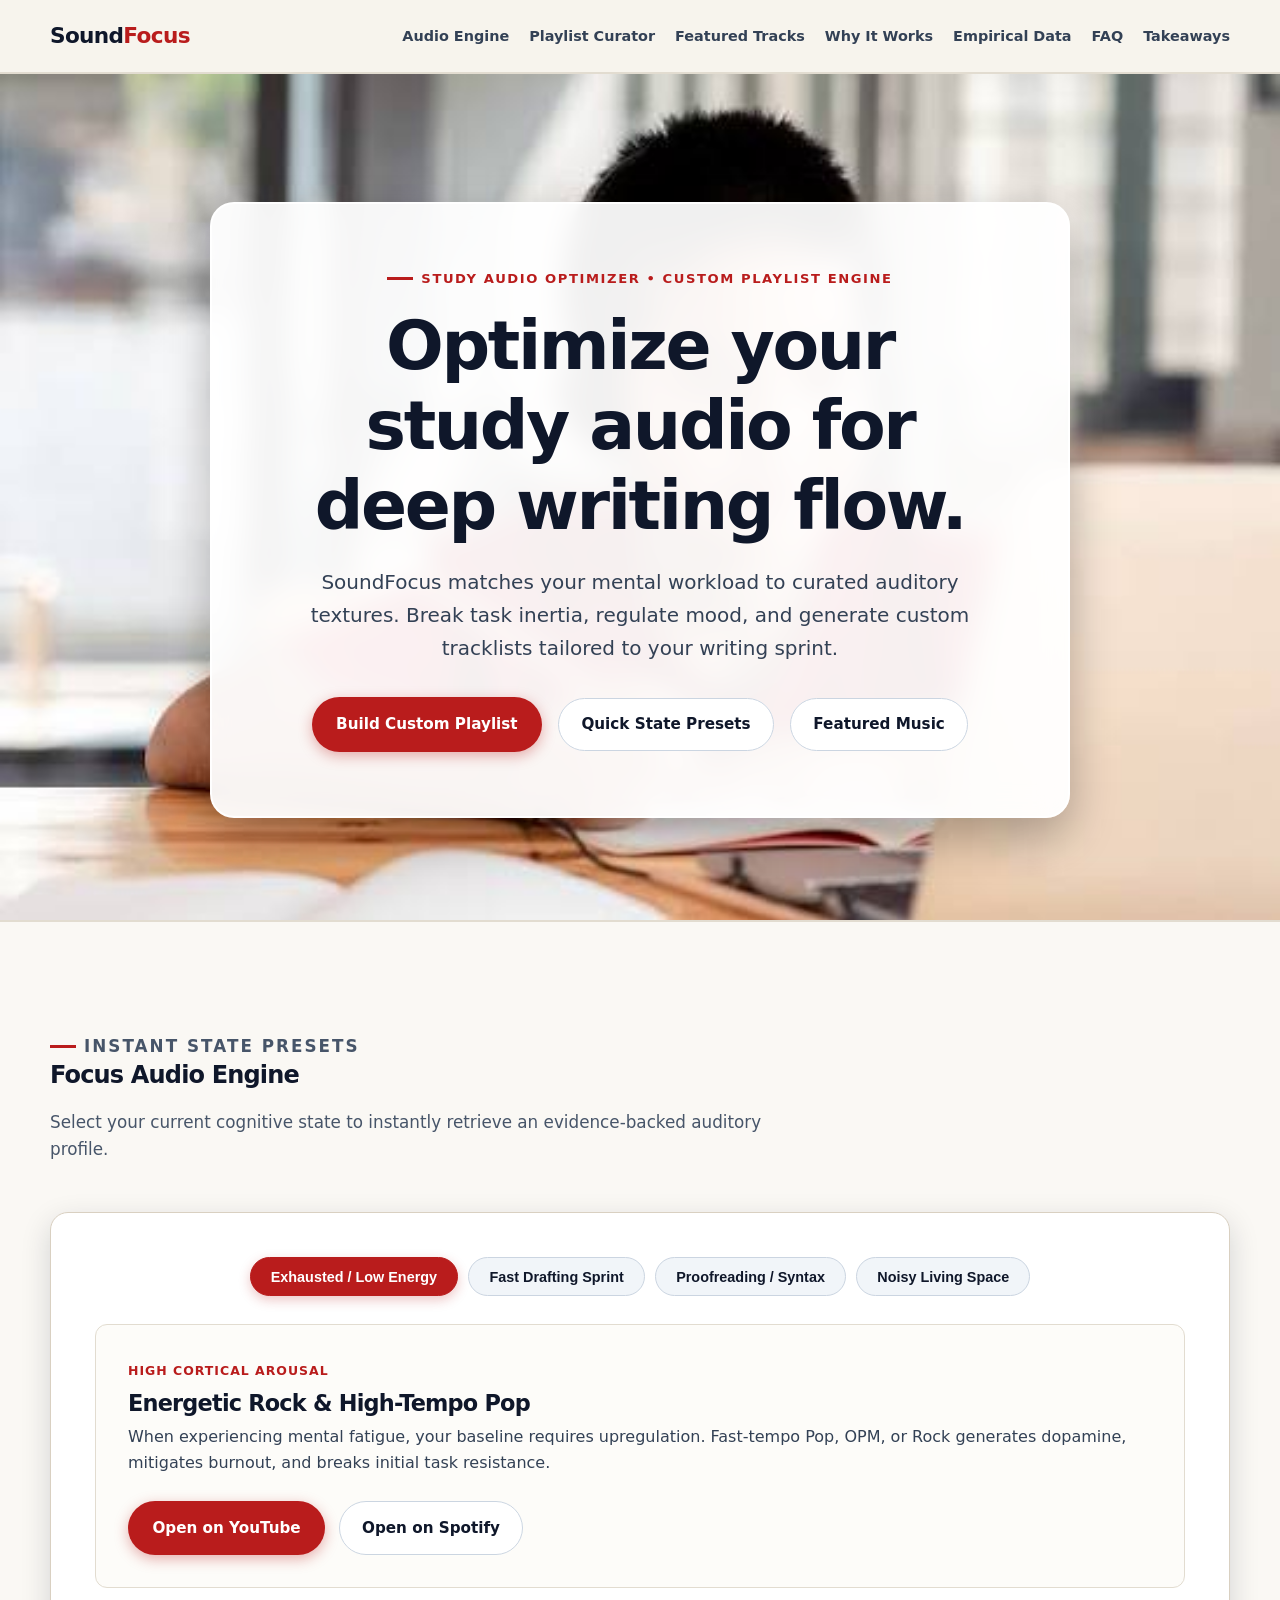
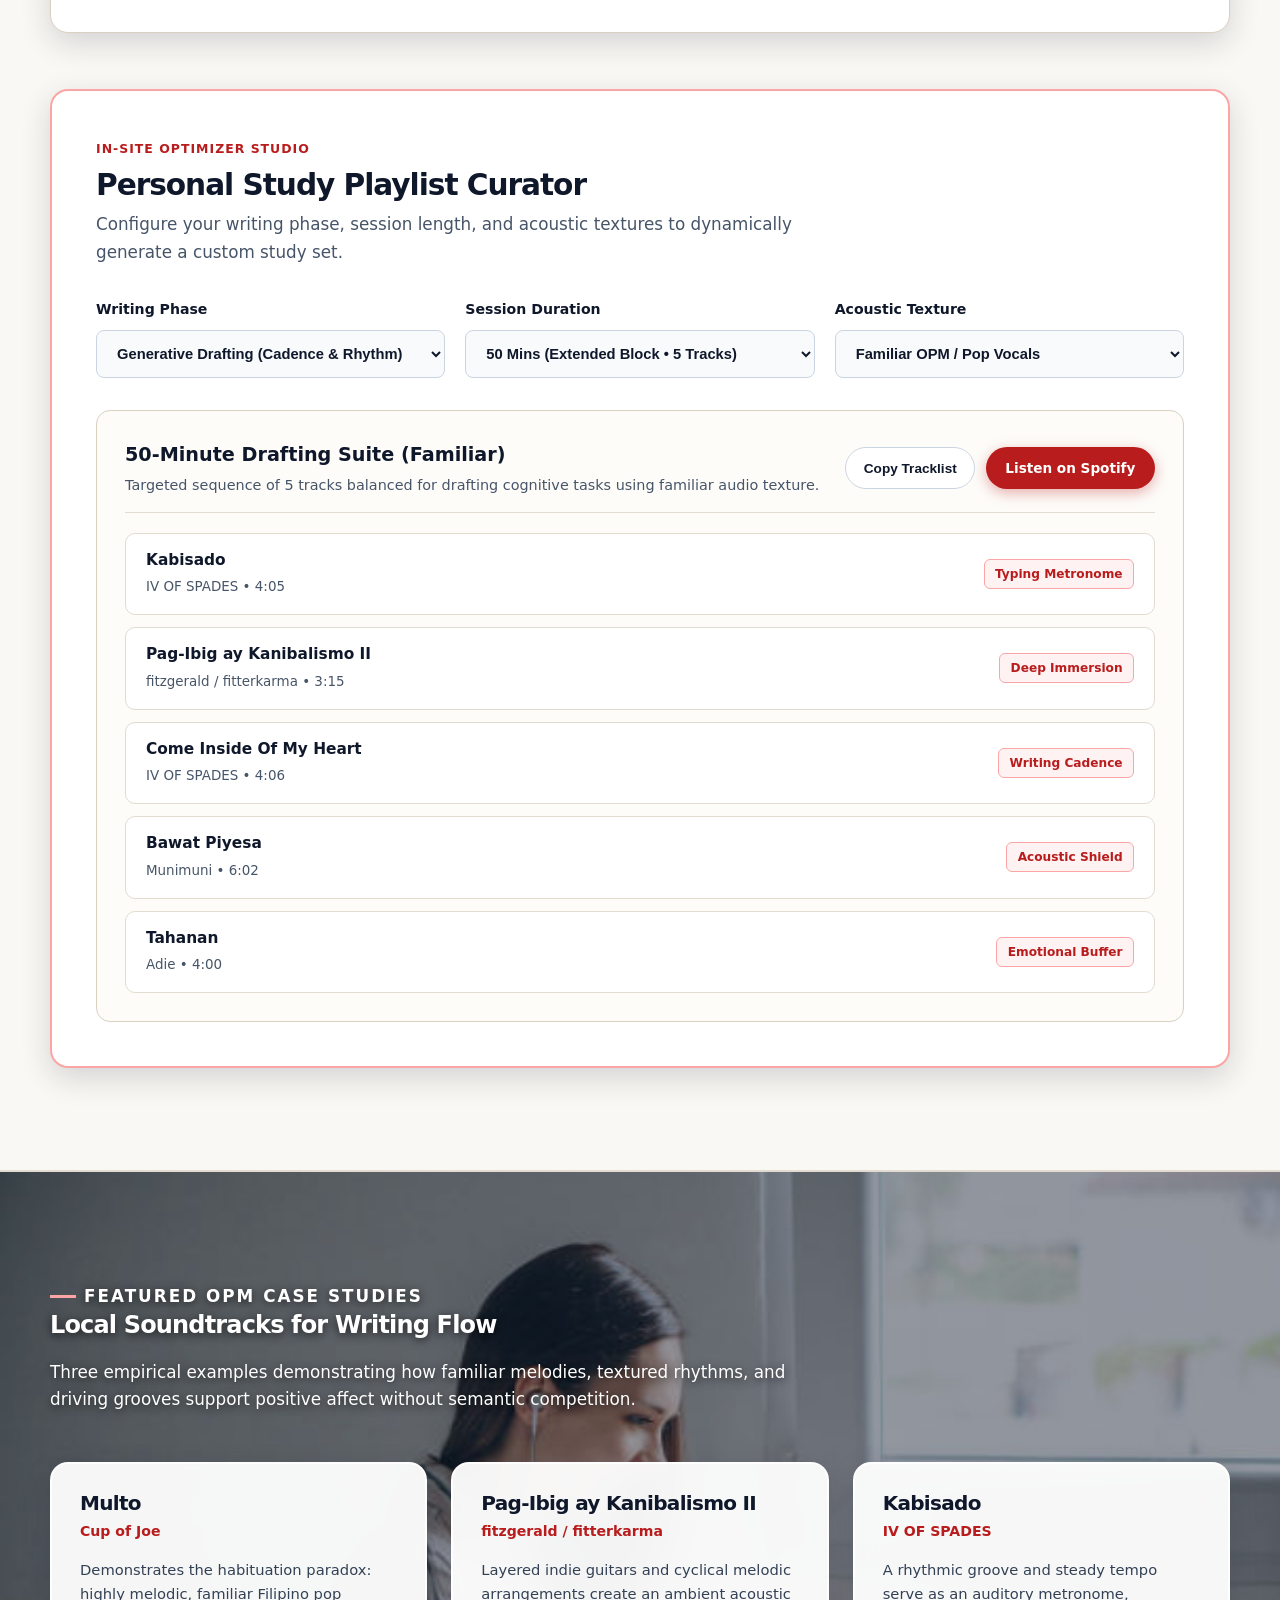
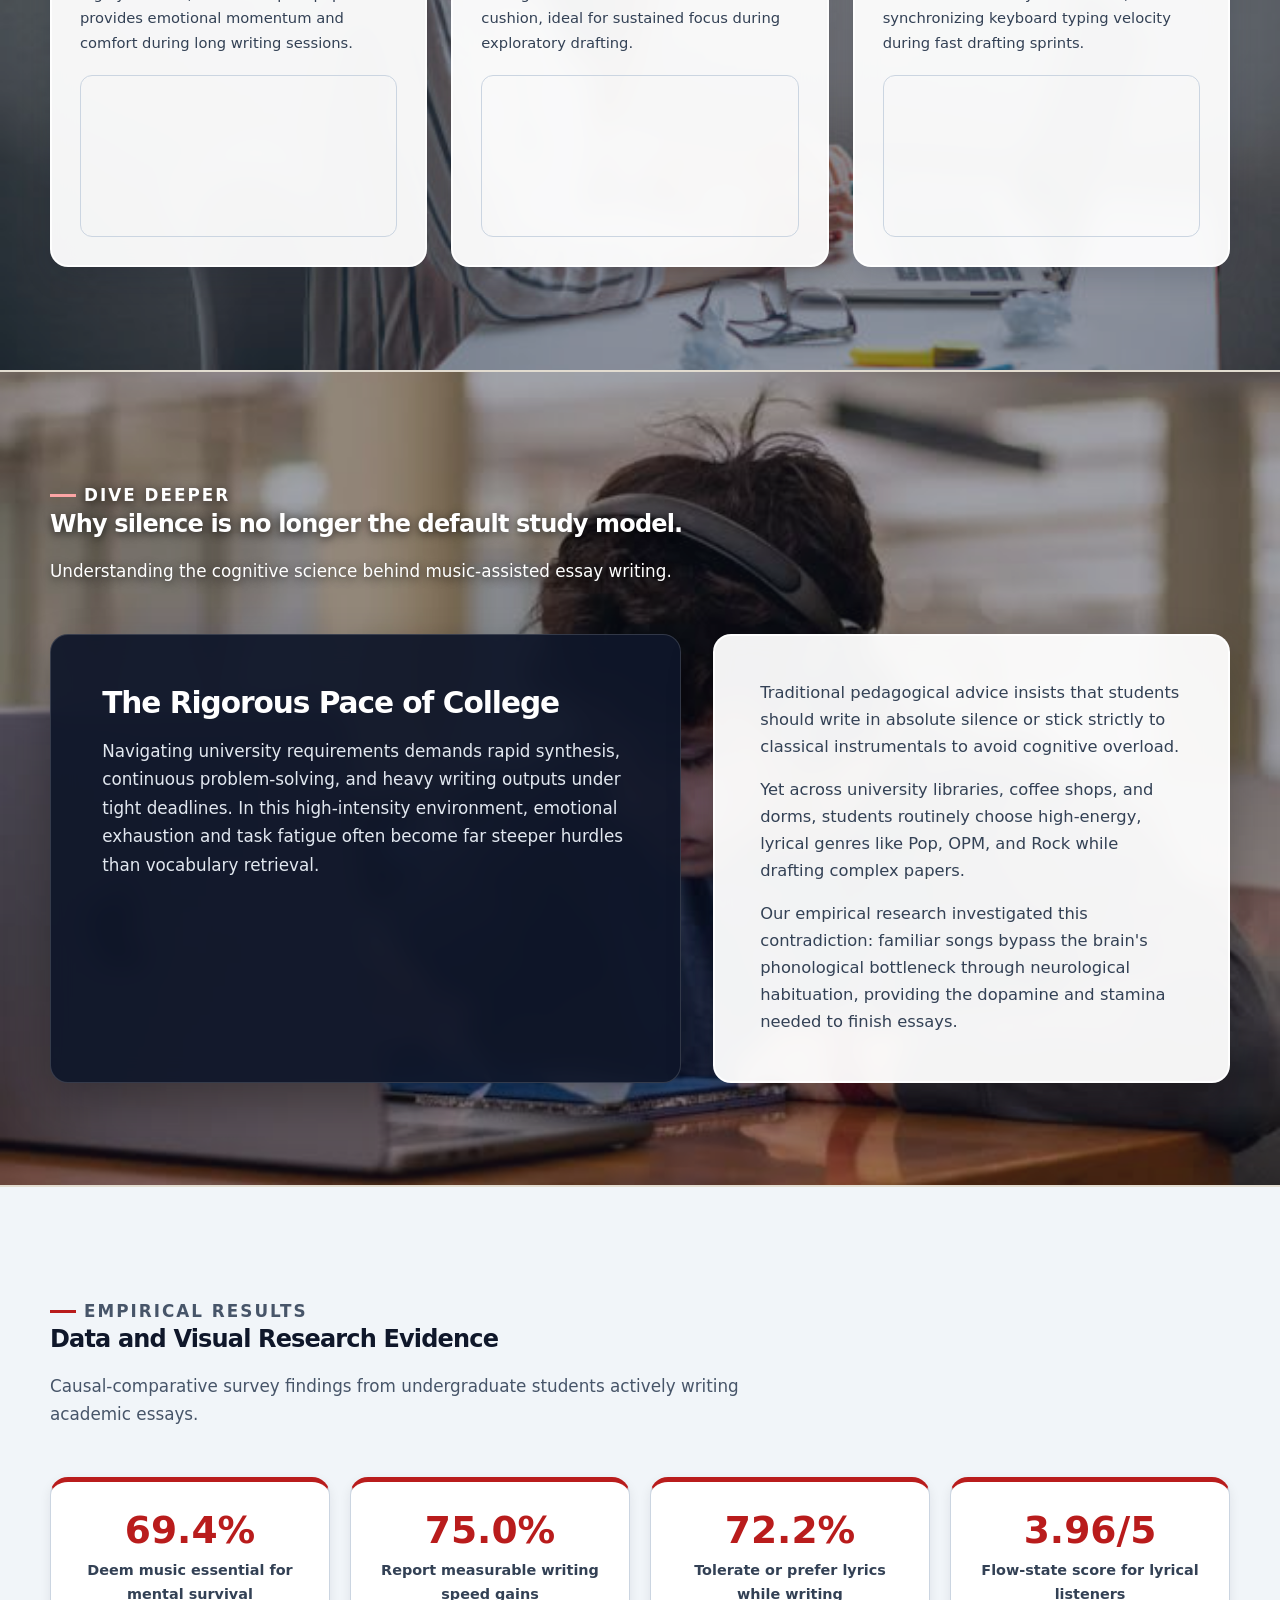
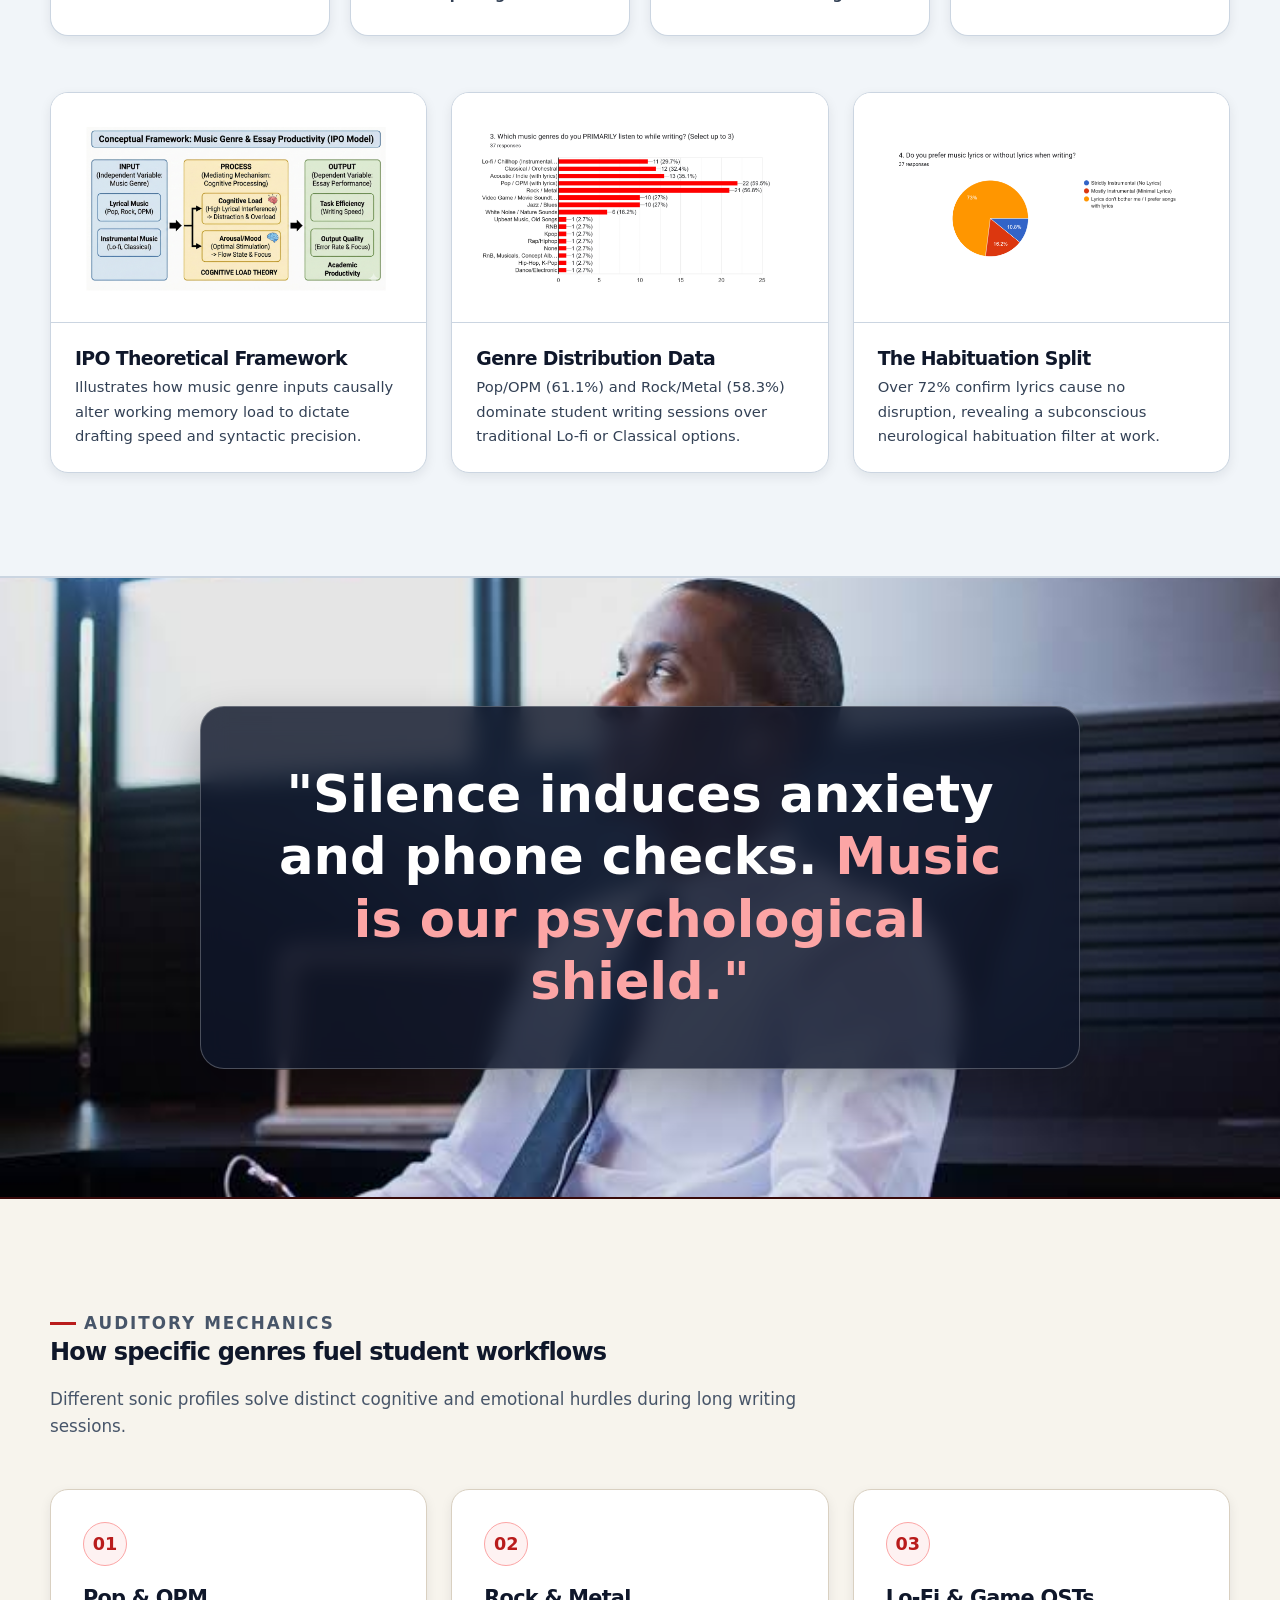
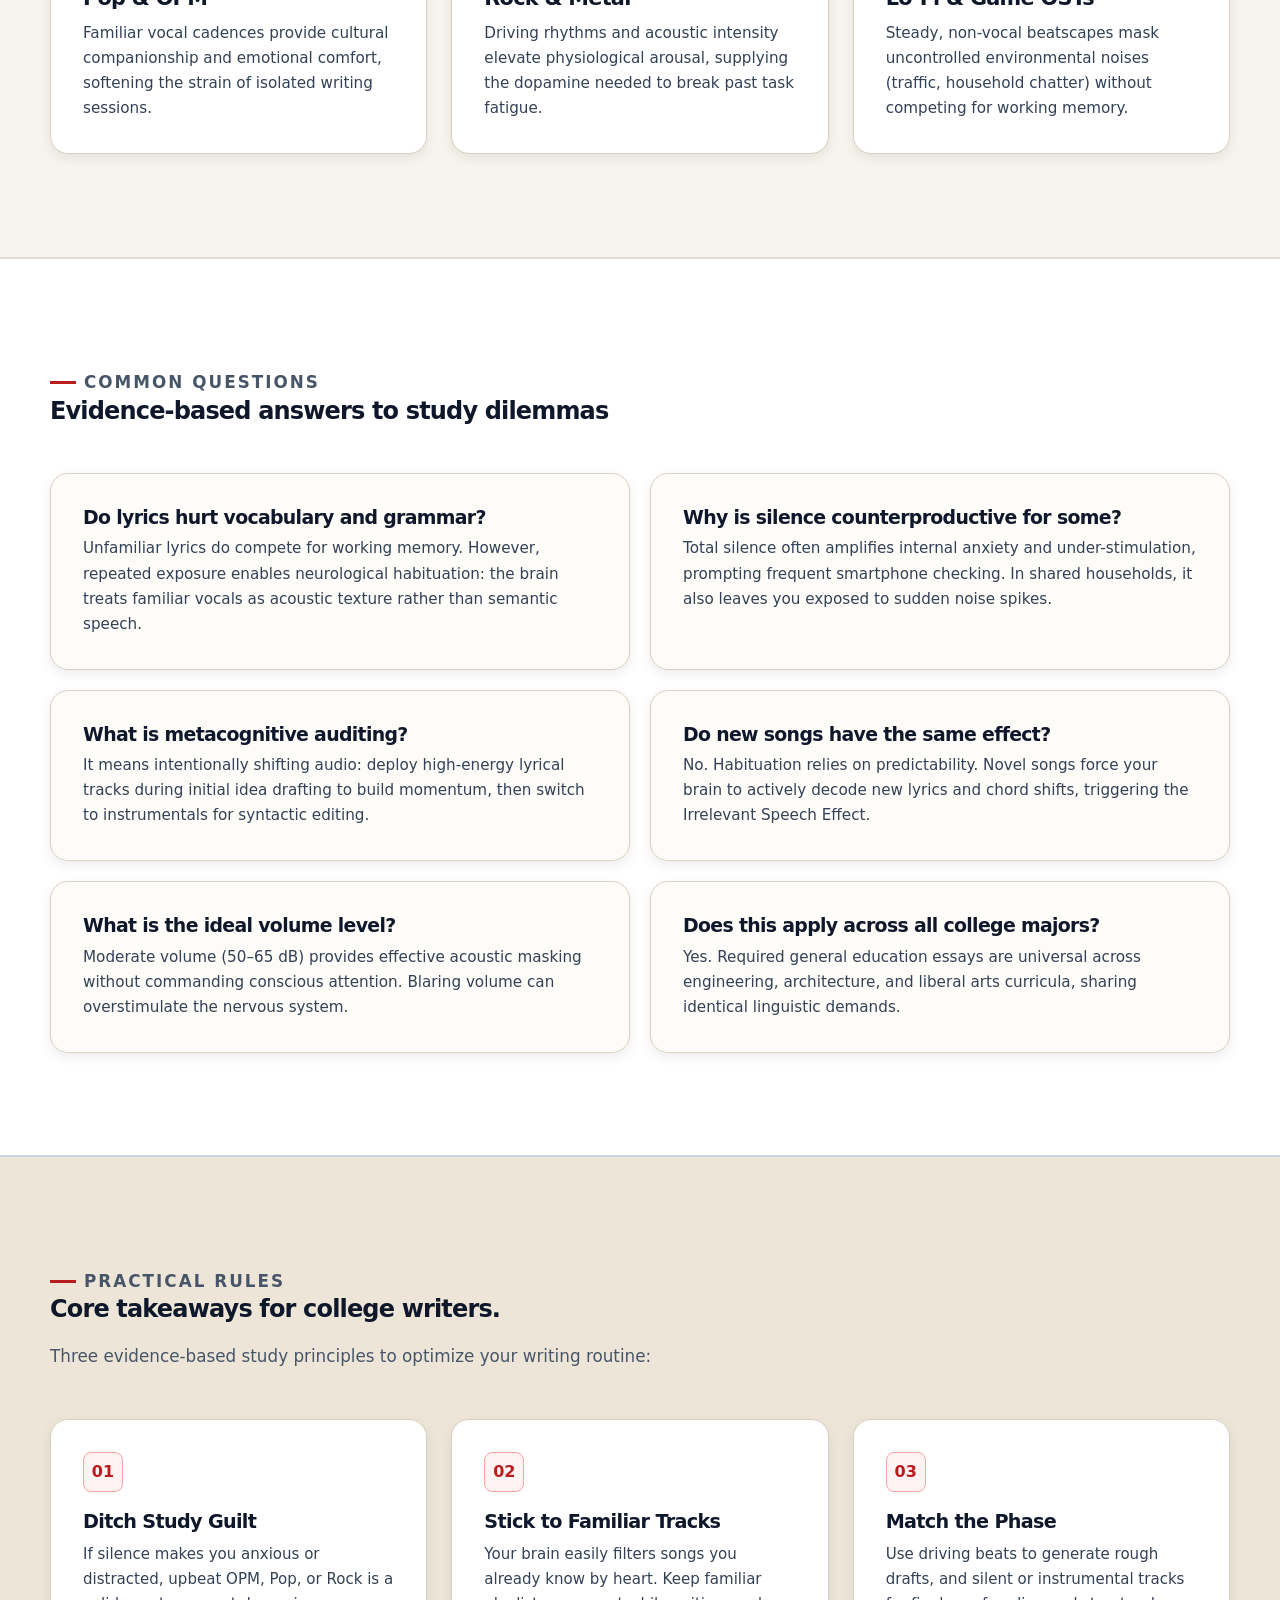
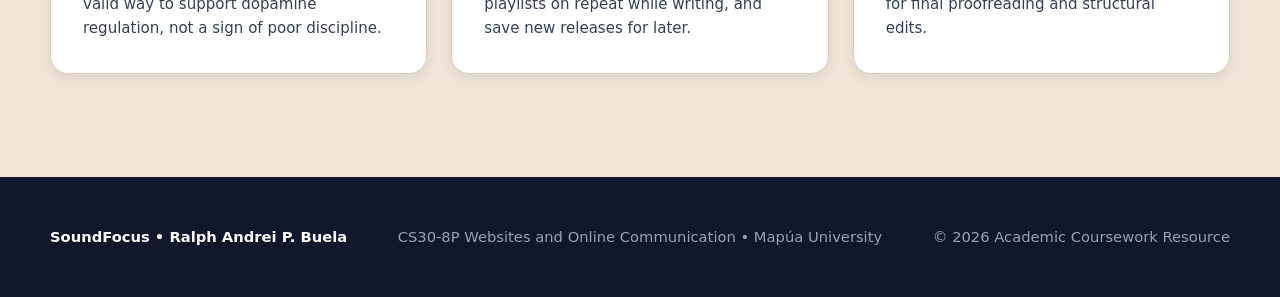
==== commit bb7fe9cb: "code fixes" ====
--- a/index.html
+++ b/index.html
@@ -7,7 +7,6 @@
     <title>SoundFocus — Focus Music Optimizer for Academic Writing</title>
     <link rel="stylesheet" href="template.css">
     
-    <!-- Google tag (gtag.js) -->
     <script async src="https://www.googletagmanager.com/gtag/js?id=G-9ZL88PVJR2"></script>
     <script>
       window.dataLayer = window.dataLayer || [];
--- a/template.css
+++ b/template.css
@@ -1,6 +1,7 @@
 /* =========================================================
-   SOUNDFOCUS: VIBRANT PHOTOGRAPHIC SECTIONS (HIGH VISIBILITY)
-   Images replace flat backgrounds with frosted glass cards
+   SOUNDFOCUS: REFRESHED VISUAL IDENTITY WITH VIVID BACKDROPS
+   Full-Visibility Photo Sections + Frosted Glass Cards
+   Accent: Cardinal Red (#b91c1c) | Ink: Slate (#0f172a)
 ========================================================= */
 
 *,
@@ -89,7 +90,7 @@
   --radius-sm: 8px;
   --shadow-sm: 0 4px 12px rgba(15, 23, 42, 0.08);
   --shadow-md: 0 10px 30px rgba(15, 23, 42, 0.16);
-  --shadow-lg: 0 20px 45px rgba(0, 0, 0, 0.25);
+  --shadow-lg: 0 20px 45px rgba(0, 0, 0, 0.28);
 }
 
 .container {
@@ -97,7 +98,9 @@
   margin-inline: auto;
 }
 
-/* Navigation */
+/* =========================================================
+   TOP NAVIGATION BAR
+========================================================= */
 .site-header {
   position: sticky;
   top: 0;
@@ -147,7 +150,9 @@
   color: var(--cardinal);
 }
 
-/* Buttons */
+/* =========================================================
+   BUTTON STYLES
+========================================================= */
 .button {
   display: inline-flex;
   align-items: center;
@@ -188,7 +193,9 @@
   border-color: var(--ink);
 }
 
-/* Section Global Defaults */
+/* =========================================================
+   TYPOGRAPHY & SECTION SCAFFOLDING
+========================================================= */
 .section {
   padding: clamp(5rem, 8vw, 7.5rem) 0;
   position: relative;
@@ -232,13 +239,11 @@
 }
 
 /* =========================================================
-   1. HERO (VIBRANT FULL-VISIBILITY PHOTO 1)
+   1. HERO: VIBRANT PHOTOGRAPHIC BACKDROP (hero-bg.jpg)
 ========================================================= */
 .hero {
   position: relative;
-  background:
-    linear-gradient(180deg, rgba(247, 244, 237, 0.3) 0%, rgba(247, 244, 237, 0.55) 100%),
-    url("./assets/hero-bg.jpg") center 30% / cover no-repeat;
+  background: url("./assets/hero-bg.jpg") center 30% / cover no-repeat;
   padding: clamp(6rem, 10vw, 9rem) 0 clamp(4.5rem, 8vw, 7rem);
   border-bottom: 2px solid var(--border-light);
 }
@@ -246,7 +251,7 @@
 .hero-glass-box {
   max-width: 860px;
   margin-inline: auto;
-  background: rgba(255, 255, 255, 0.92);
+  background: rgba(255, 255, 255, 0.94);
   backdrop-filter: blur(14px);
   padding: clamp(2.5rem, 5vw, 4rem);
   border-radius: 24px;
@@ -466,25 +471,37 @@
 }
 
 /* =========================================================
-   3. FEATURED OPM TRACKS (VIBRANT FULL-VISIBILITY PHOTO 2)
+   3. FEATURED OPM TRACKS (tracks-bg.jpg)
 ========================================================= */
 .section-track {
   position: relative;
-  background:
-    linear-gradient(rgba(15, 23, 42, 0.25), rgba(15, 23, 42, 0.45)),
-    url("./assets/tracks-bg.jpg") center / cover no-repeat;
+  background: url("./assets/tracks-bg.jpg") center / cover no-repeat;
   border-bottom: 2px solid var(--border-light);
+}
+
+.section-track::before {
+  content: "";
+  position: absolute;
+  inset: 0;
+  background: rgba(15, 23, 42, 0.45);
+  pointer-events: none;
+}
+
+.section-track .container {
+  position: relative;
+  z-index: 2;
 }
 
 .section-track .section-heading h2,
 .section-track .section-heading p {
   color: #ffffff !important;
-  text-shadow: 0 2px 8px rgba(0, 0, 0, 0.6);
+  text-shadow: 0 2px 10px rgba(0, 0, 0, 0.7);
 }
 
 .section-track .eyebrow {
   color: #fca5a5;
 }
+
 .section-track .eyebrow::before {
   background: #fca5a5;
 }
@@ -493,12 +510,10 @@
   display: grid;
   grid-template-columns: repeat(3, 1fr);
   gap: 1.5rem;
-  position: relative;
-  z-index: 2;
 }
 
 .track-box {
-  background: rgba(255, 255, 255, 0.94);
+  background: rgba(255, 255, 255, 0.95);
   backdrop-filter: blur(12px);
   border: 2px solid rgba(255, 255, 255, 0.9);
   border-radius: var(--radius);
@@ -535,25 +550,37 @@
 }
 
 /* =========================================================
-   4. DIVE DEEPER: BACKGROUND (VIBRANT FULL-VISIBILITY PHOTO 4)
+   4. DIVE DEEPER: RESEARCH BACKGROUND (deep-bg.jpg)
 ========================================================= */
 .section-background {
   position: relative;
-  background:
-    linear-gradient(rgba(15, 23, 42, 0.3), rgba(15, 23, 42, 0.45)),
-    url("./assets/deep-bg.jpg") center / cover no-repeat;
+  background: url("./assets/deep-bg.jpg") center / cover no-repeat;
   border-bottom: 2px solid var(--border-light);
+}
+
+.section-background::before {
+  content: "";
+  position: absolute;
+  inset: 0;
+  background: rgba(15, 23, 42, 0.4);
+  pointer-events: none;
+}
+
+.section-background .container {
+  position: relative;
+  z-index: 2;
 }
 
 .section-background .section-heading h2,
 .section-background .section-heading p {
   color: #ffffff !important;
-  text-shadow: 0 2px 8px rgba(0, 0, 0, 0.6);
+  text-shadow: 0 2px 10px rgba(0, 0, 0, 0.7);
 }
 
 .section-background .eyebrow {
   color: #fca5a5;
 }
+
 .section-background .eyebrow::before {
   background: #fca5a5;
 }
@@ -563,13 +590,11 @@
   grid-template-columns: 1.1fr 0.9fr;
   gap: 2rem;
   align-items: stretch;
-  position: relative;
-  z-index: 2;
 }
 
 .statement {
   padding: clamp(2rem, 4vw, 3.25rem);
-  background: rgba(15, 23, 42, 0.92);
+  background: rgba(15, 23, 42, 0.94);
   backdrop-filter: blur(12px);
   color: #ffffff;
   border: 1.5px solid rgba(255, 255, 255, 0.15);
@@ -591,7 +616,7 @@
 }
 
 .intro-text {
-  background: rgba(255, 255, 255, 0.94);
+  background: rgba(255, 255, 255, 0.95);
   backdrop-filter: blur(12px);
   border: 2px solid rgba(255, 255, 255, 0.9);
   border-radius: var(--radius);
@@ -614,7 +639,7 @@
 }
 
 /* =========================================================
-   5. EMPIRICAL EVIDENCE & GALLERY (Crisp Slate Canvas)
+   5. EMPIRICAL EVIDENCE & DATA GALLERY
 ========================================================= */
 .section-evidence {
   background-color: #f1f5f9;
@@ -694,13 +719,11 @@
 }
 
 /* =========================================================
-   6. STATEMENT BANNER (VIBRANT FULL-VISIBILITY PHOTO 3)
+   6. STATEMENT QUOTE BANNER (quote-bg.jpg)
 ========================================================= */
 .quote-section {
   position: relative;
-  background:
-    linear-gradient(rgba(15, 23, 42, 0.45), rgba(15, 23, 42, 0.65)),
-    url("./assets/quote-bg.jpg") center 25% / cover no-repeat;
+  background: url("./assets/quote-bg.jpg") center 25% / cover no-repeat;
   padding: clamp(6rem, 10vw, 8.5rem) 0;
   text-align: center;
   border-bottom: 2px solid #380a0a;
@@ -709,11 +732,11 @@
 .quote-glass-box {
   max-width: 880px;
   margin: 0 auto;
-  background: rgba(15, 23, 42, 0.88);
+  background: rgba(15, 23, 42, 0.82);
   backdrop-filter: blur(12px);
   padding: clamp(2rem, 5vw, 3.5rem);
   border-radius: 24px;
-  border: 1.5px solid rgba(255, 255, 255, 0.2);
+  border: 1.5px solid rgba(255, 255, 255, 0.25);
   box-shadow: var(--shadow-lg);
 }
 
@@ -865,7 +888,9 @@
   margin: 0;
 }
 
-/* Footer */
+/* =========================================================
+   FOOTER (Deep Slate Ink)
+========================================================= */
 footer {
   padding: 3rem 0;
   background: #0f172a;
@@ -888,7 +913,9 @@
   font-size: 0.92rem;
 }
 
-/* Responsive */
+/* =========================================================
+   RESPONSIVE DESIGN BREAKPOINTS
+========================================================= */
 @media (max-width: 1000px) {
   .metrics-row,
   .visuals-grid,
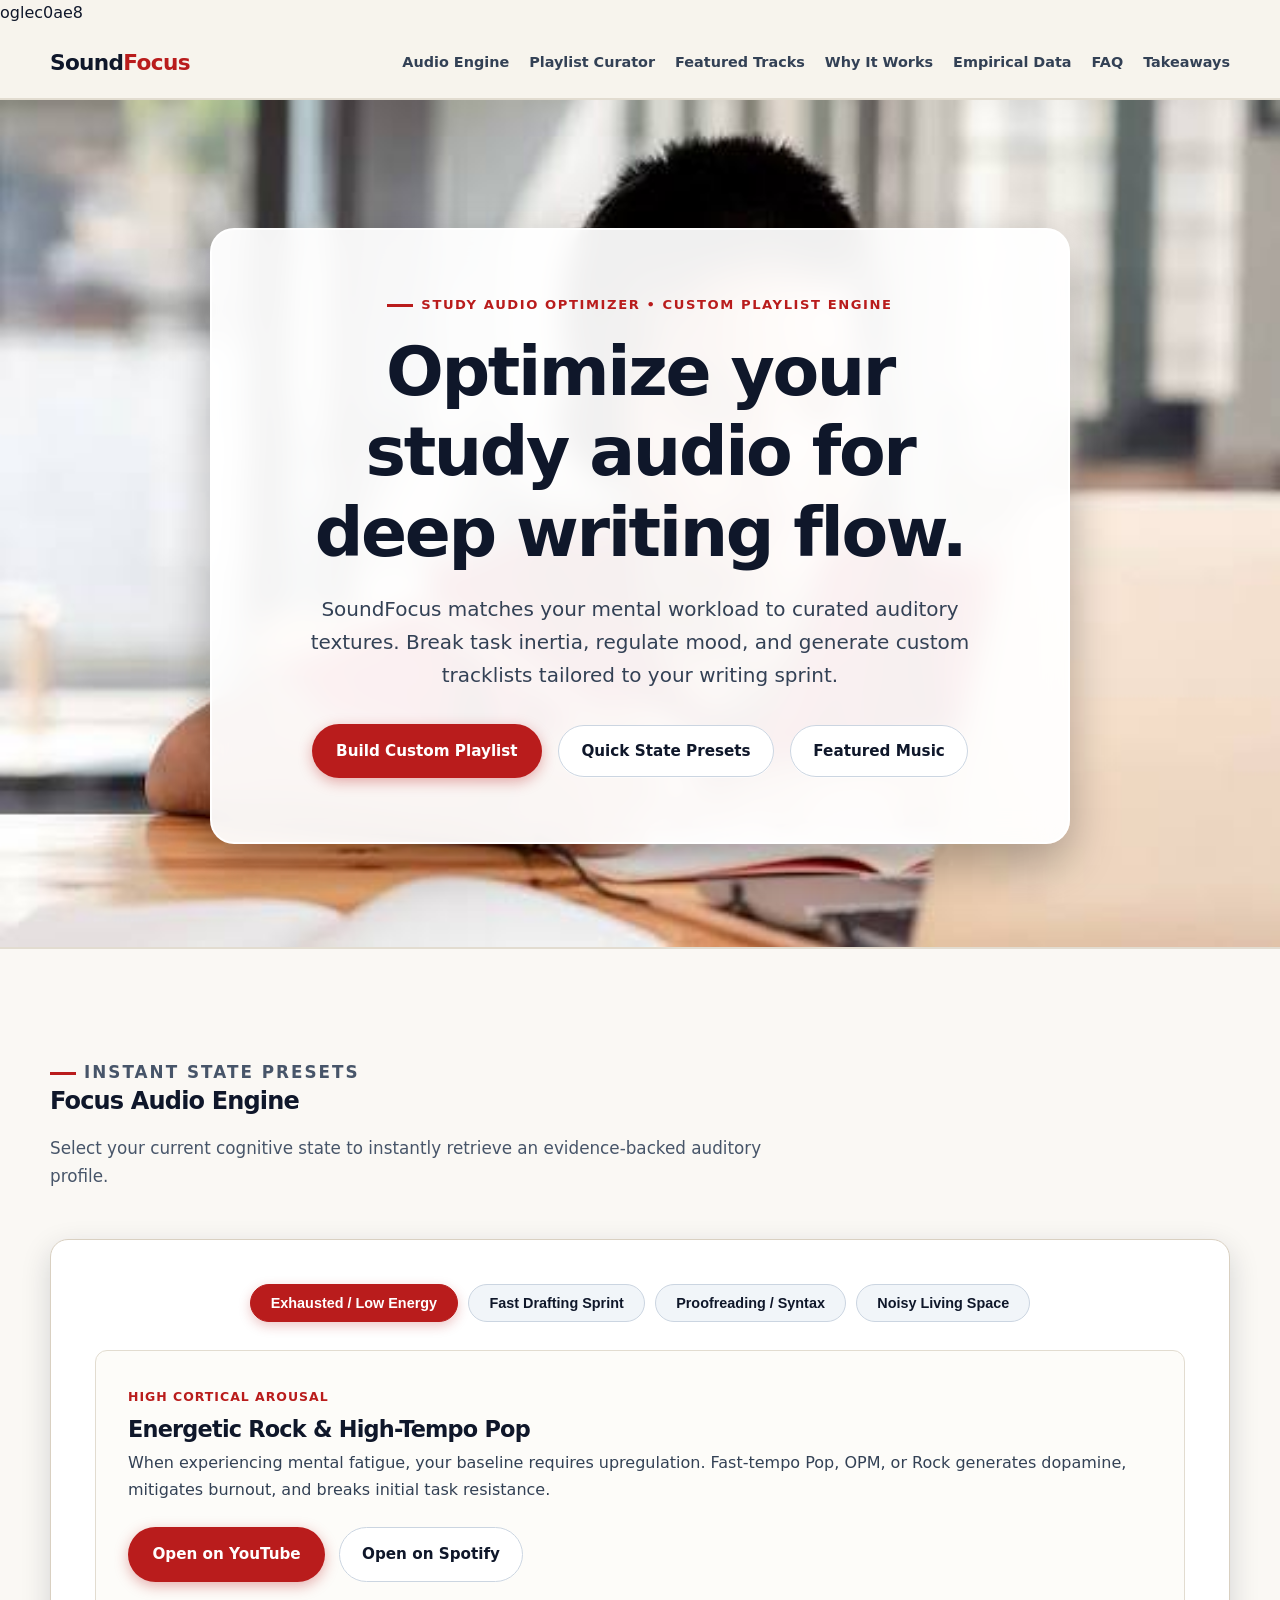
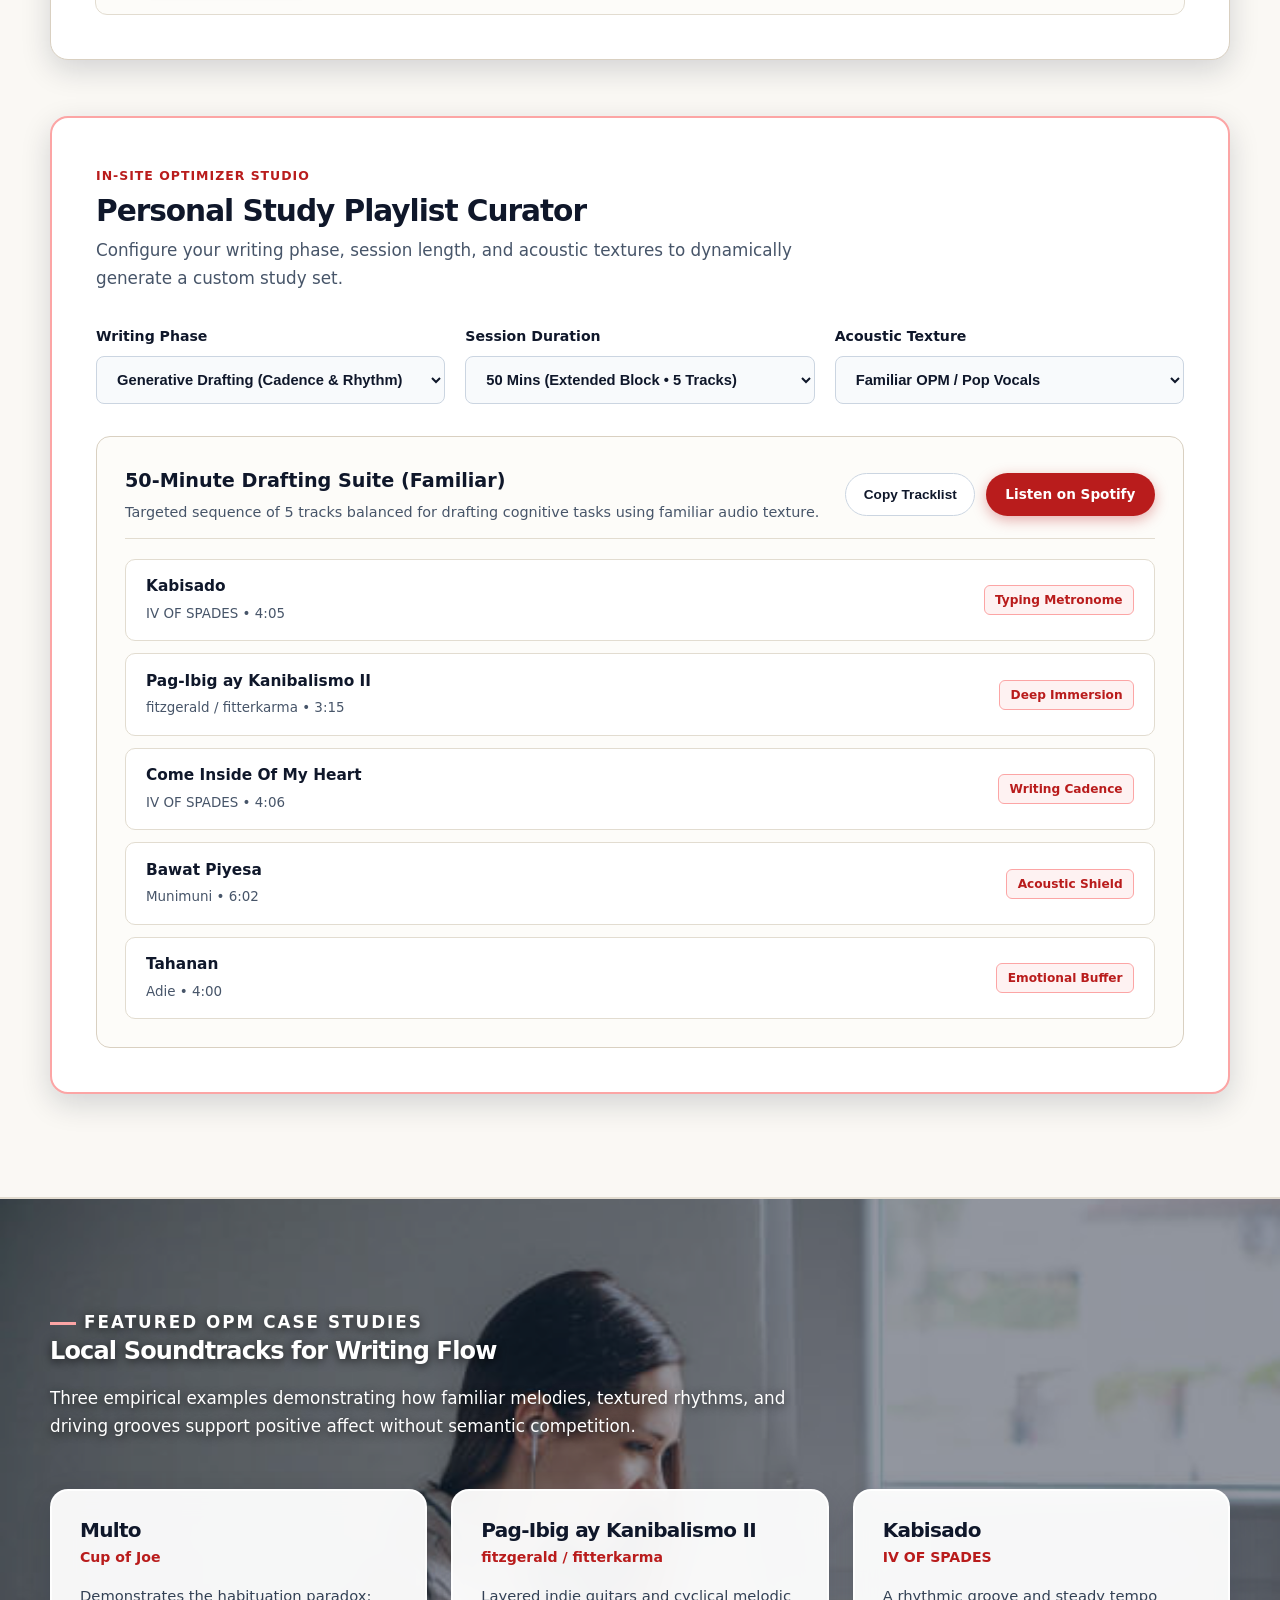
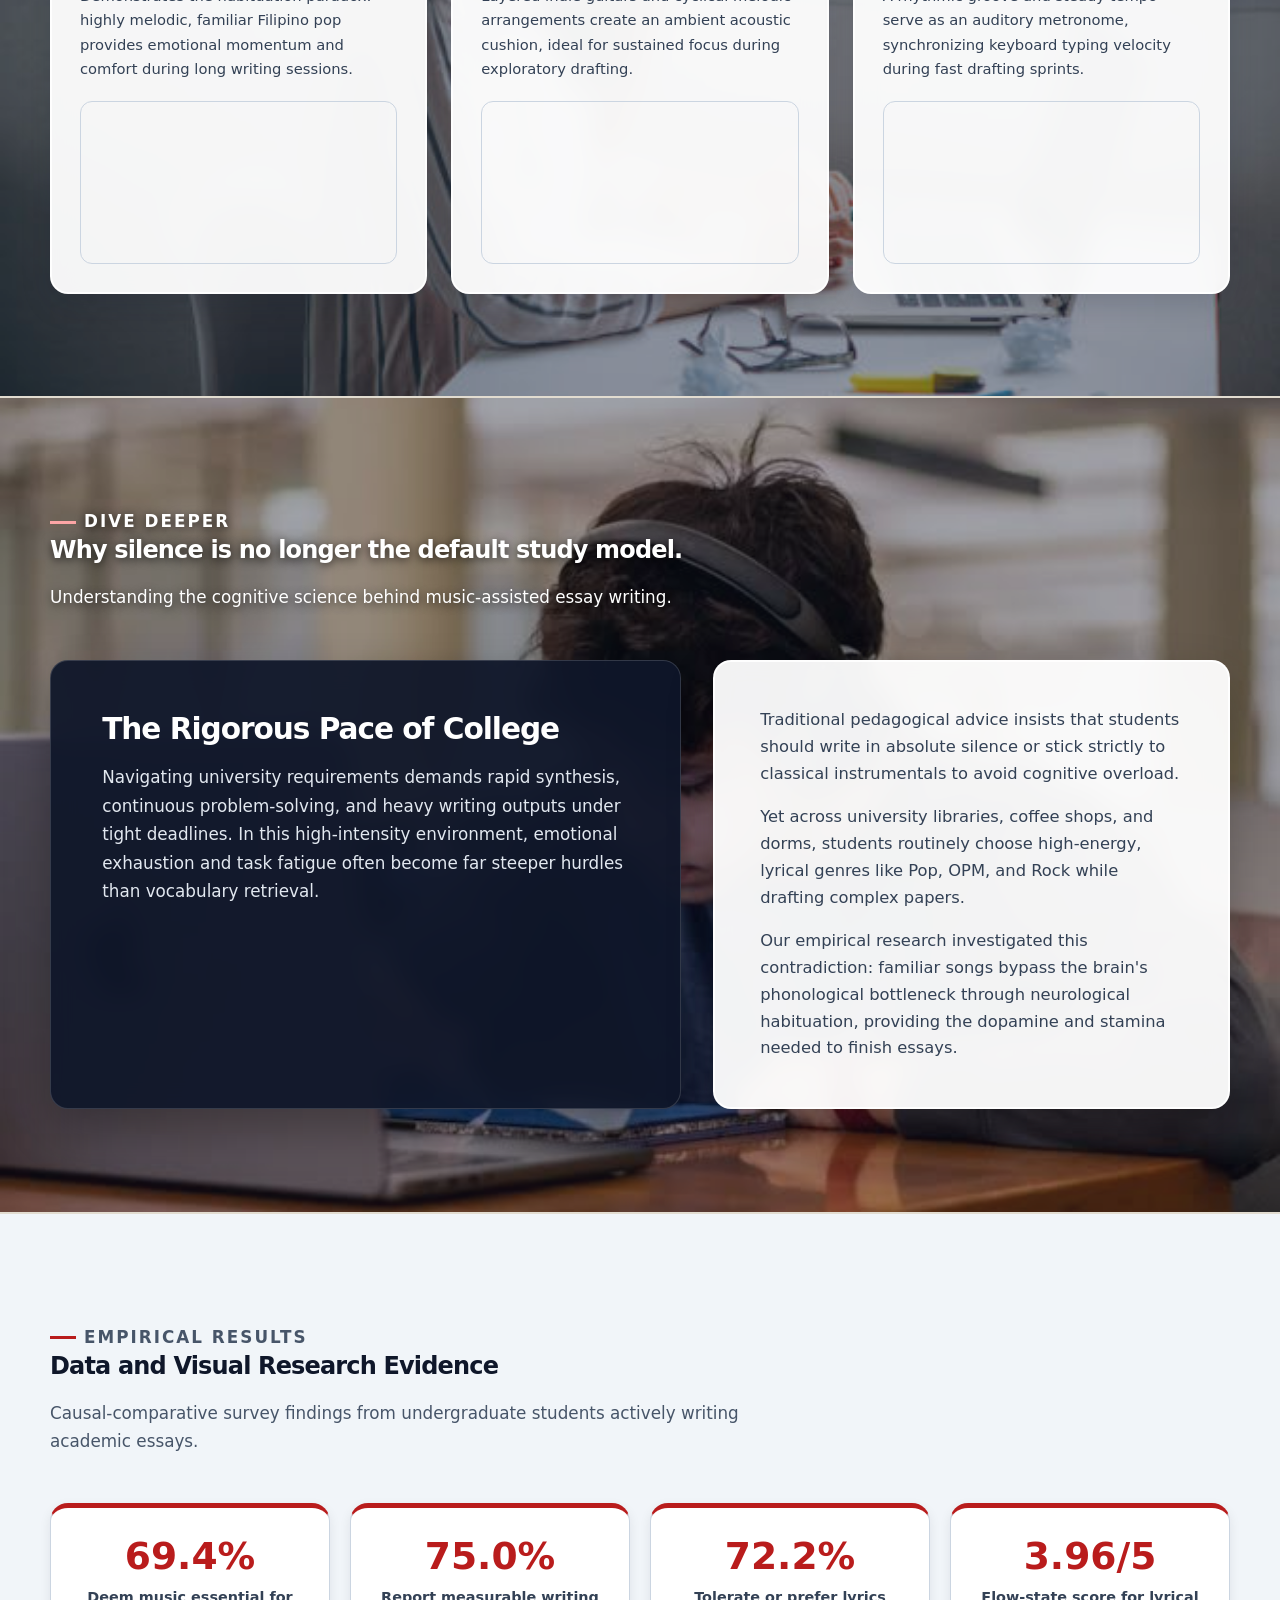
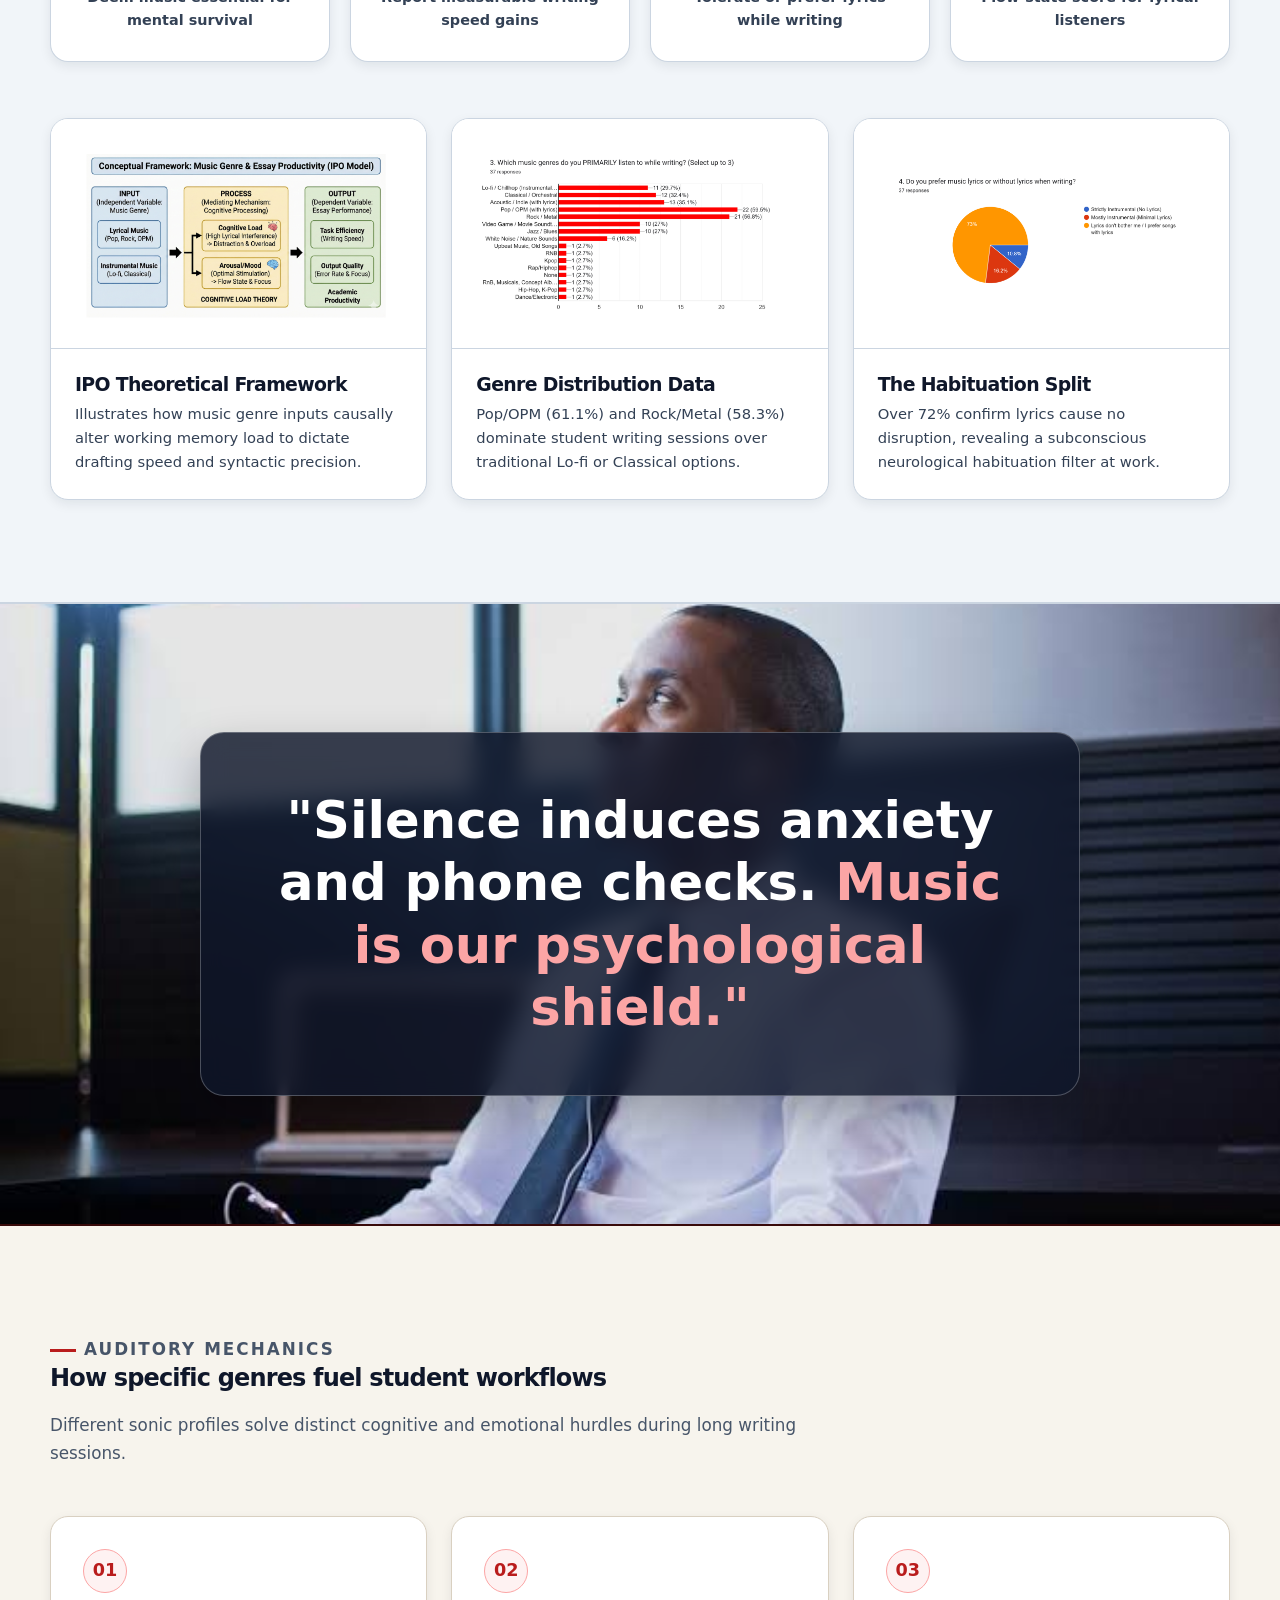
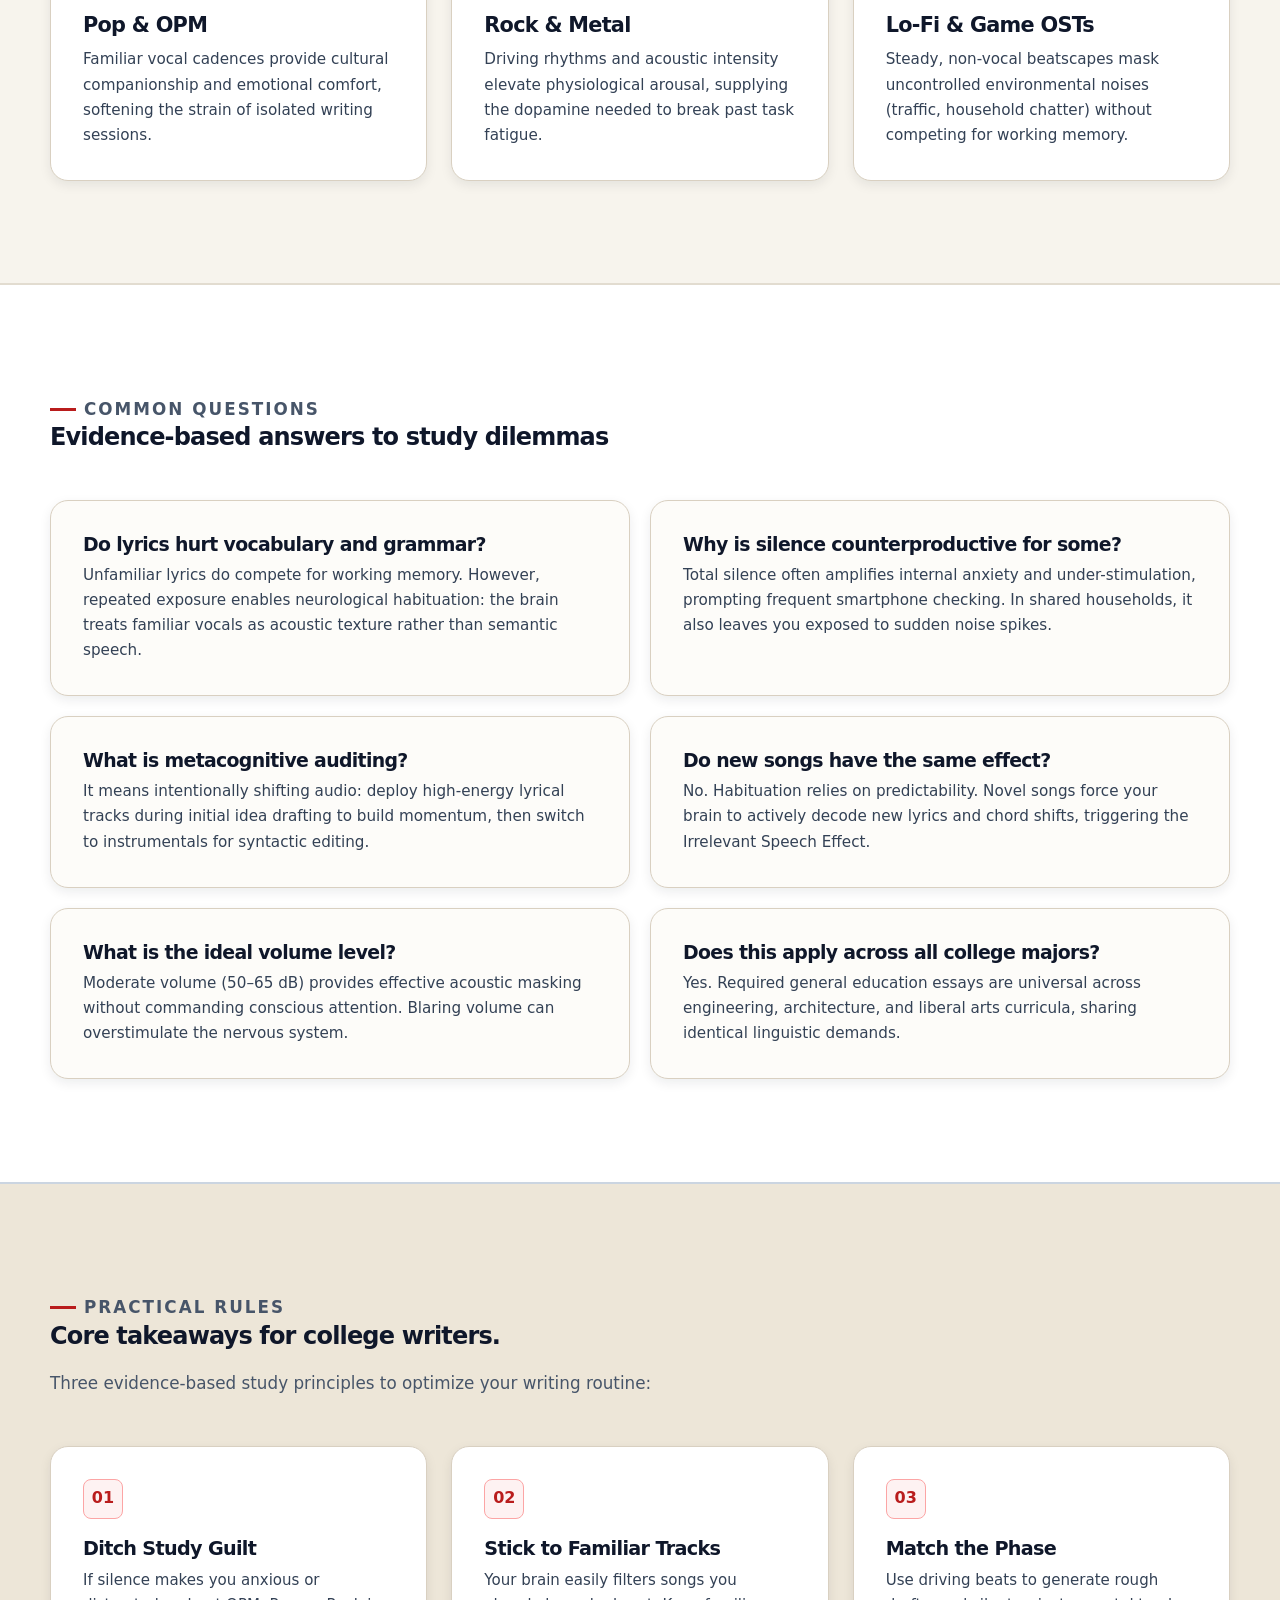
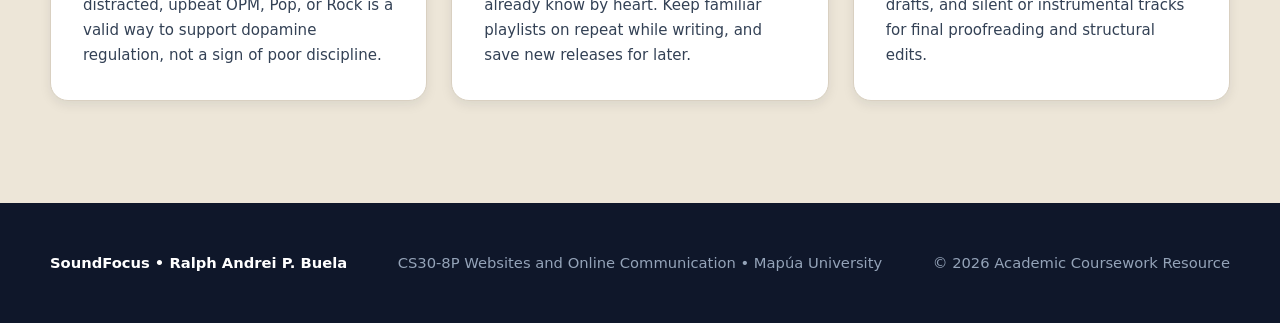
==== commit c9f741ce: "seo" ====
--- a/index.html
+++ b/index.html
@@ -1,12 +1,11 @@
 <!DOCTYPE html>
 <html lang="en">
-<head>
+oglec0ae8<head>
     <meta charset="UTF-8">
     <meta name="viewport" content="width=device-width, initial-scale=1.0">
     <meta name="description" content="SoundFocus — An interactive study audio optimizer and playlist curator designed to enhance essay-writing productivity among college students.">
     <title>SoundFocus — Focus Music Optimizer for Academic Writing</title>
     <link rel="stylesheet" href="template.css">
-    
     <script async src="https://www.googletagmanager.com/gtag/js?id=G-9ZL88PVJR2"></script>
     <script>
       window.dataLayer = window.dataLayer || [];
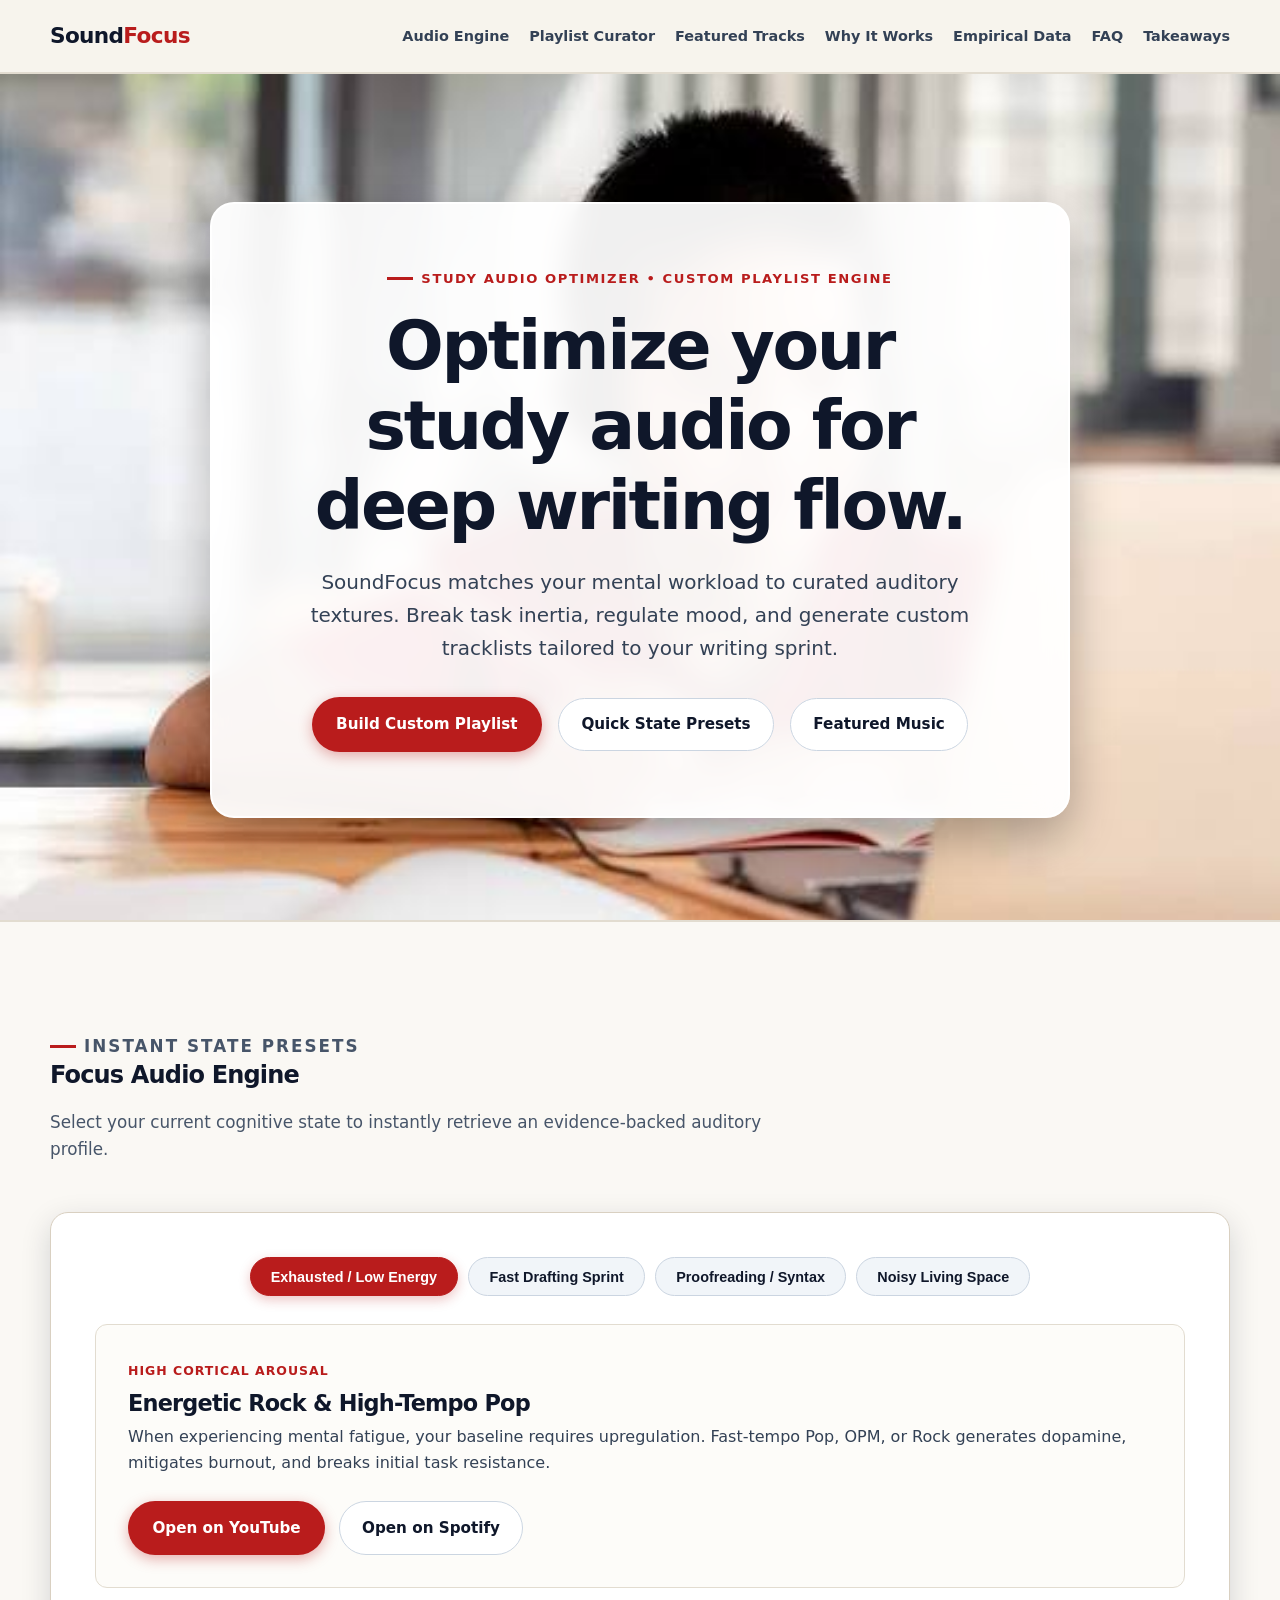
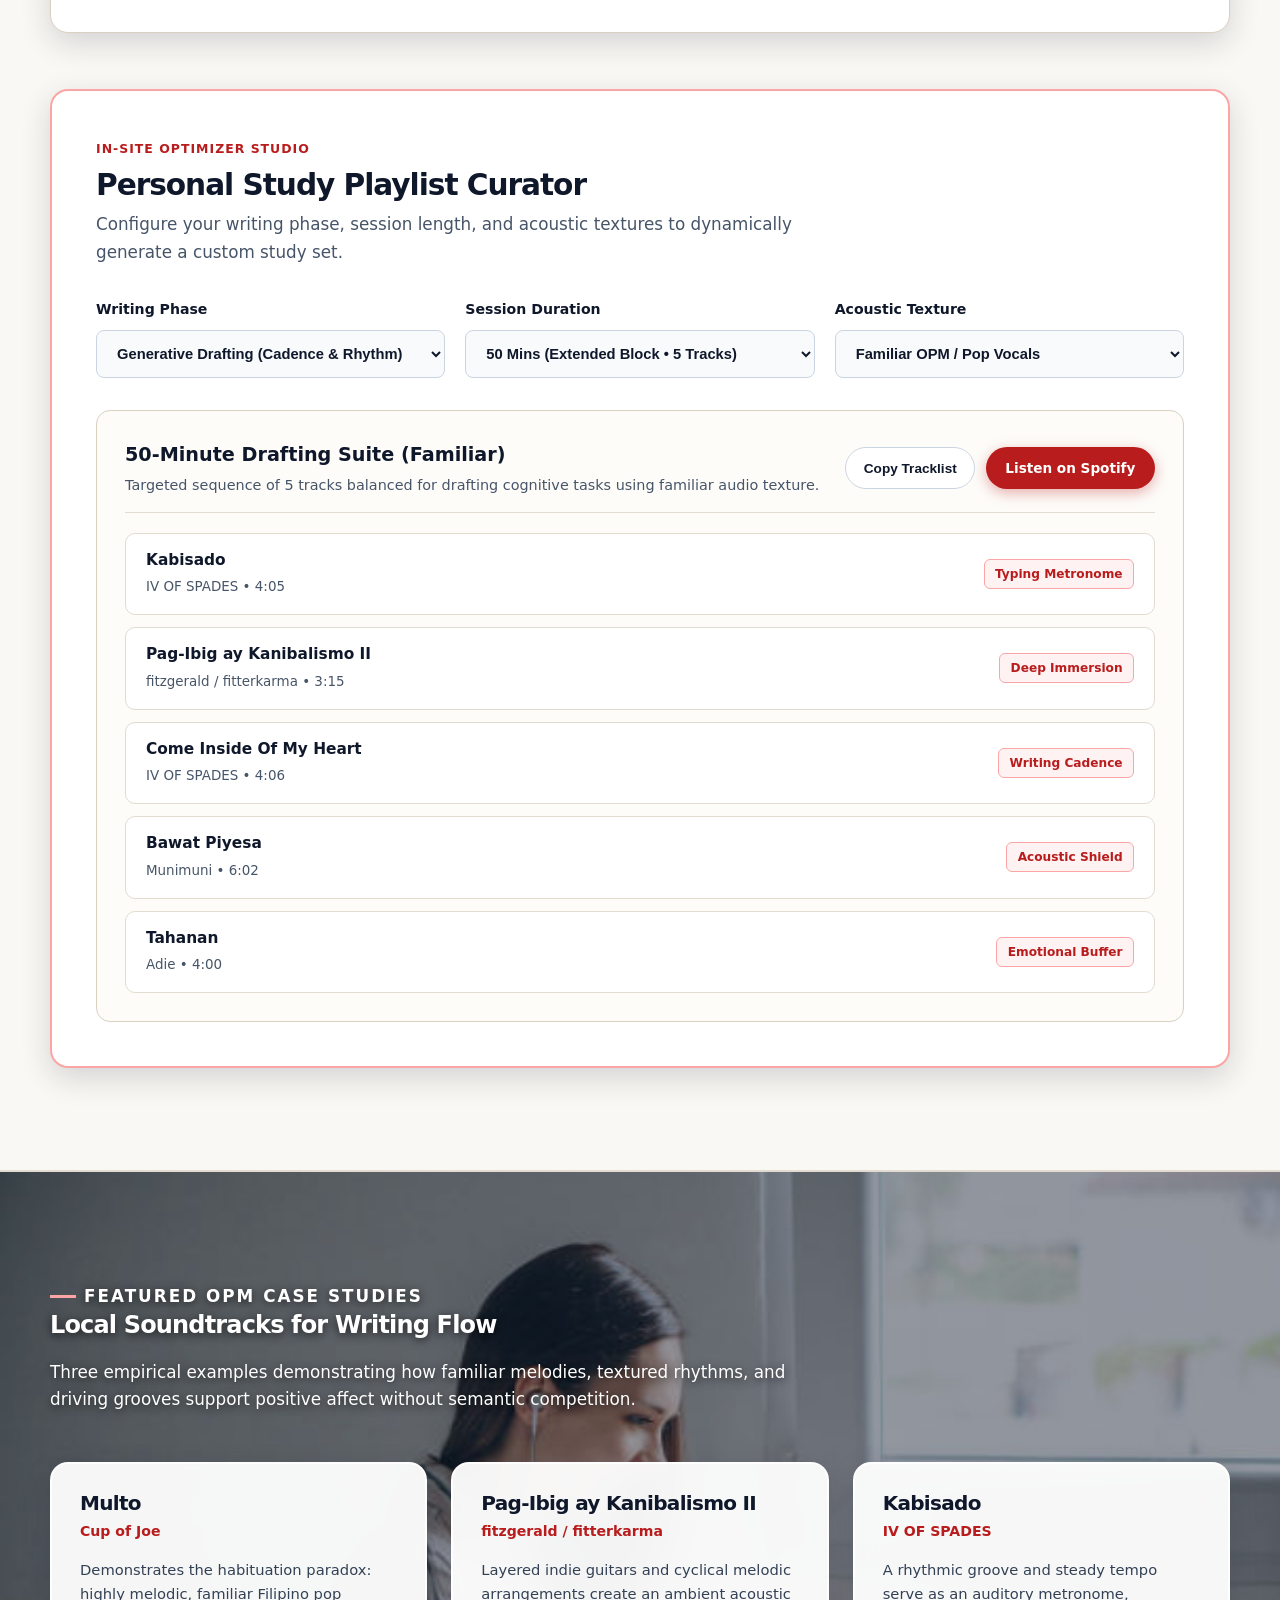
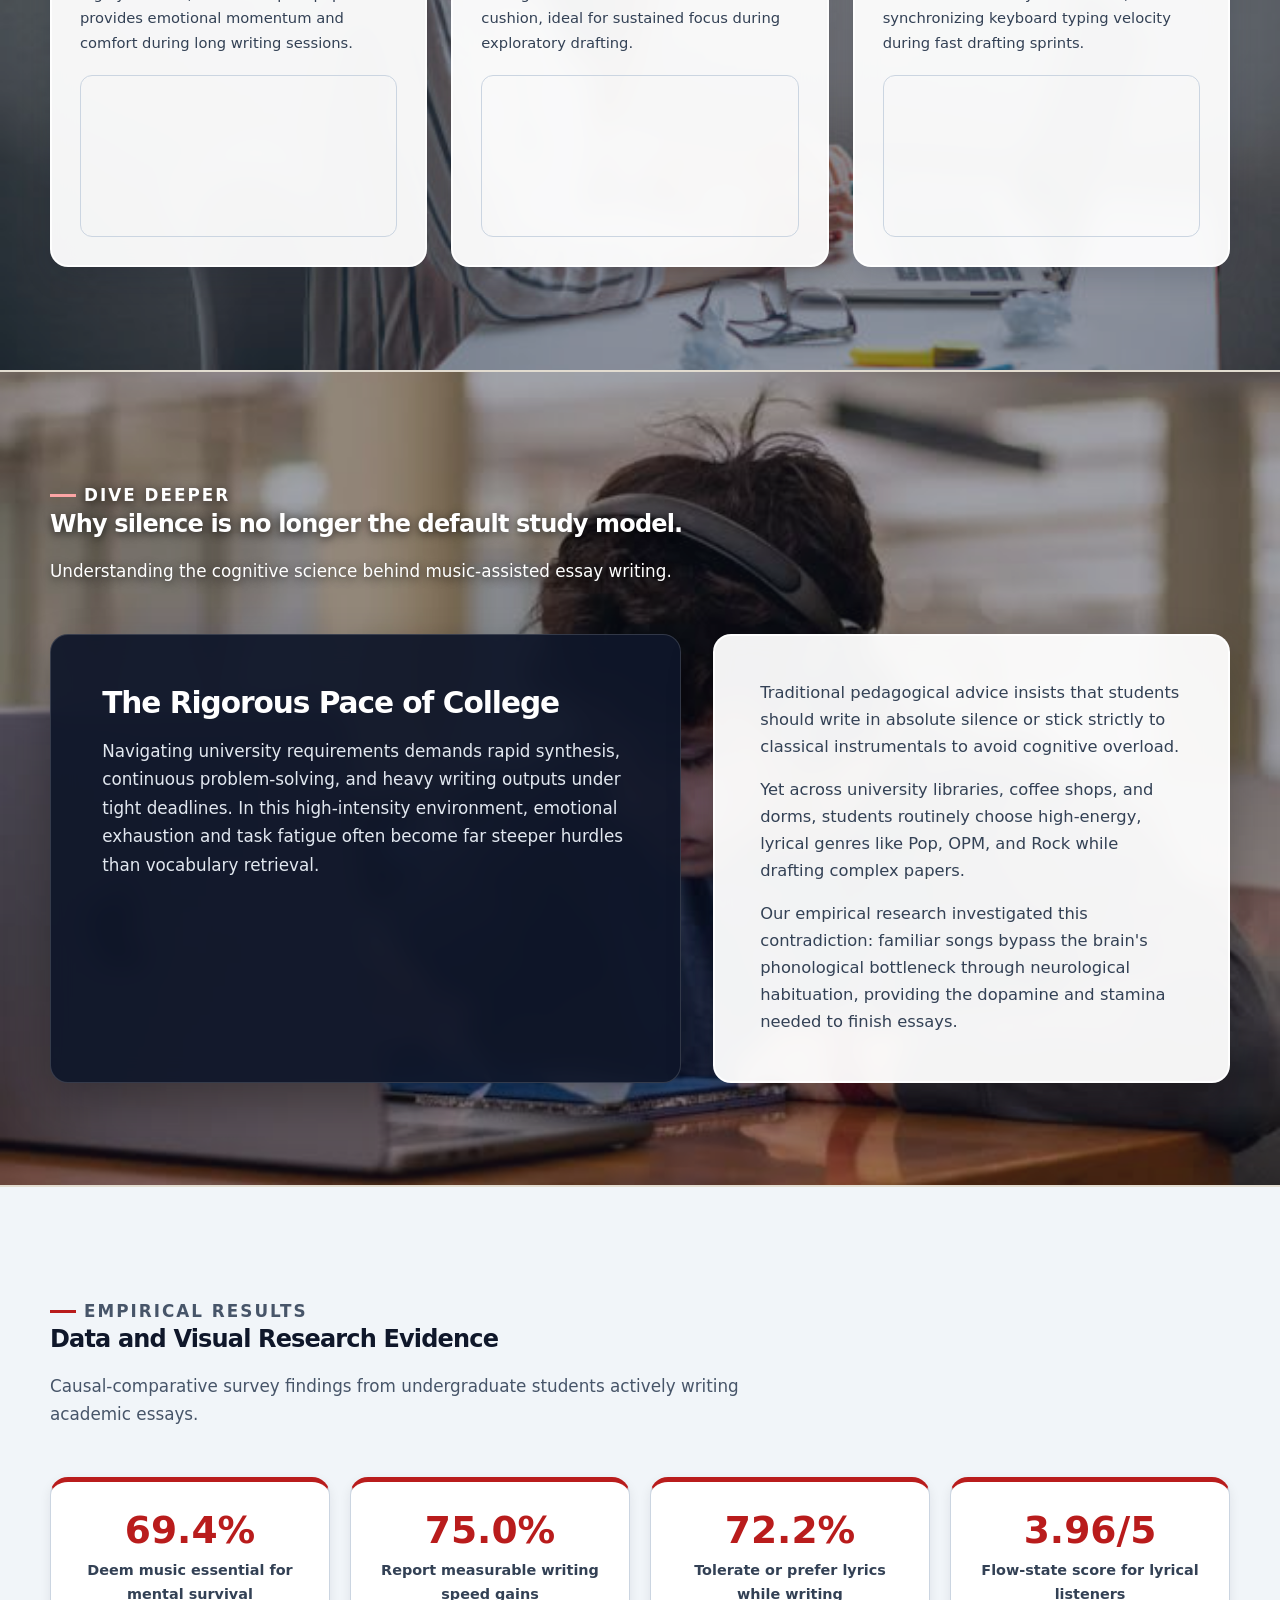
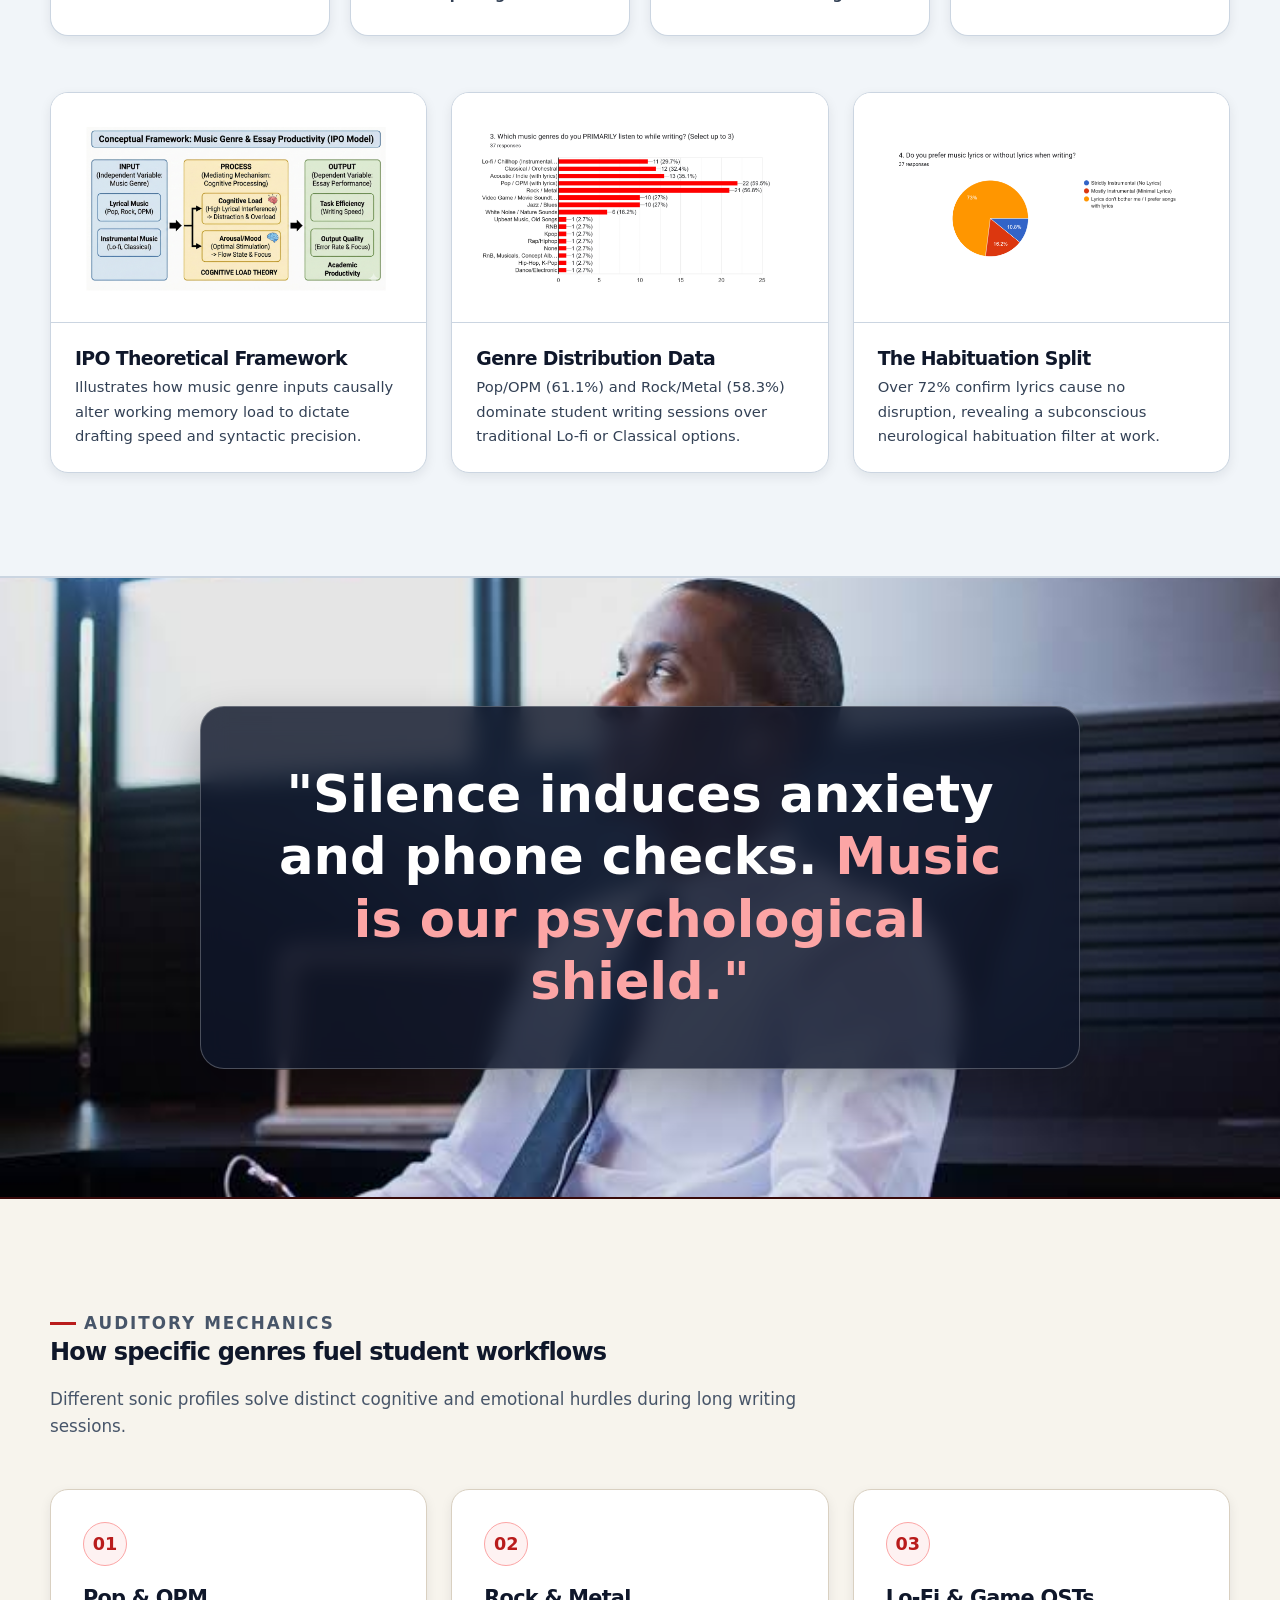
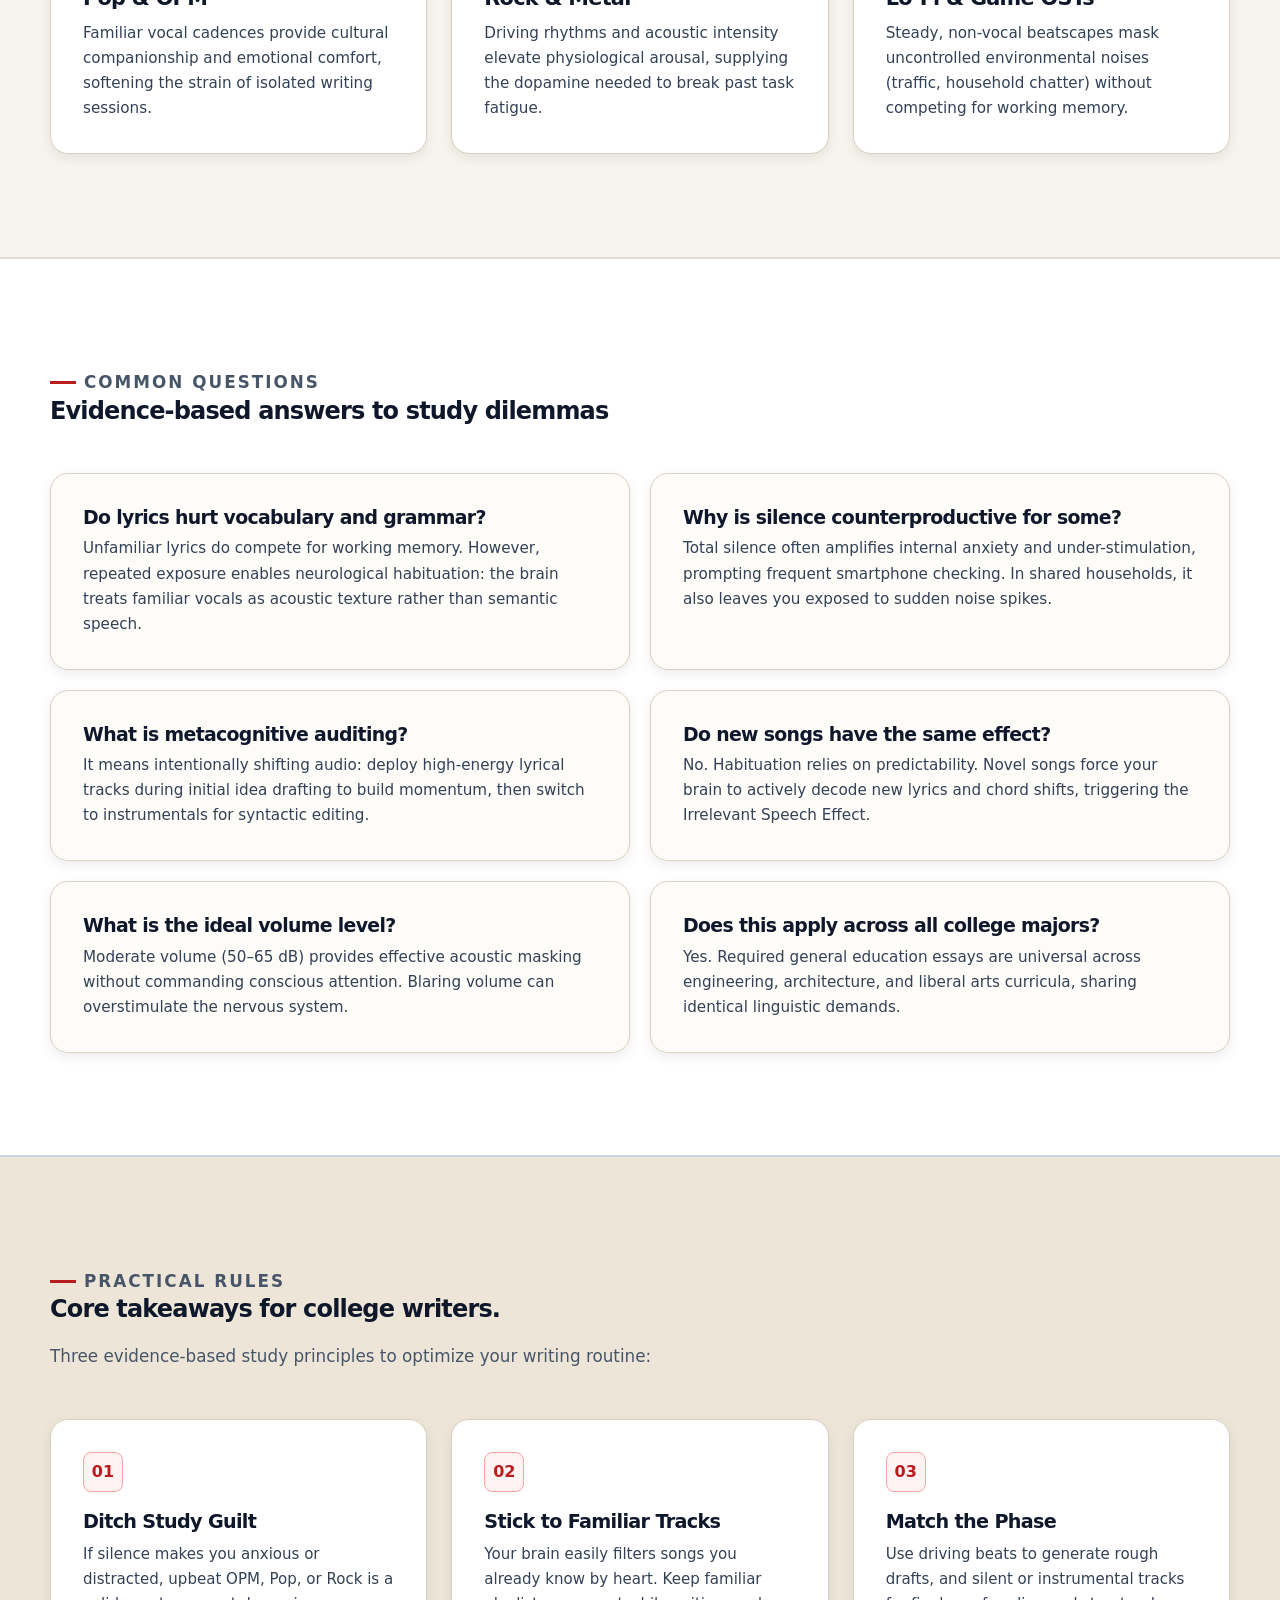
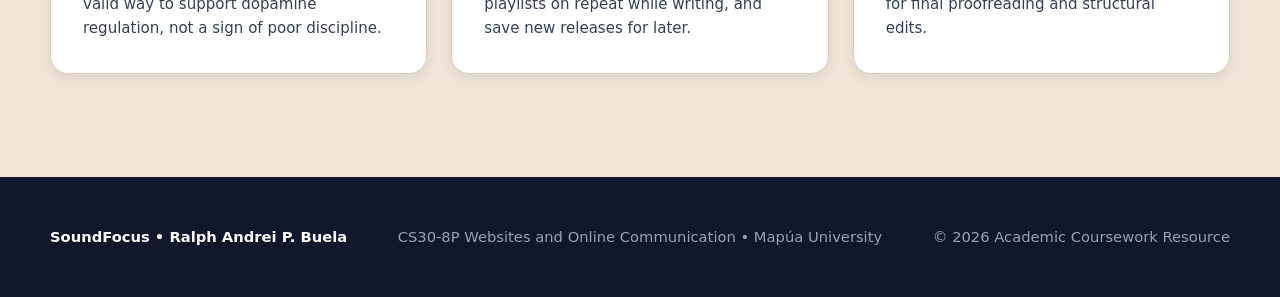
==== commit 29d8f9cb: "further seo changes" ====
--- a/index.html
+++ b/index.html
@@ -1,6 +1,6 @@
 <!DOCTYPE html>
 <html lang="en">
-oglec0ae8<head>
+<head>
     <meta charset="UTF-8">
     <meta name="viewport" content="width=device-width, initial-scale=1.0">
     <meta name="description" content="SoundFocus — An interactive study audio optimizer and playlist curator designed to enhance essay-writing productivity among college students.">
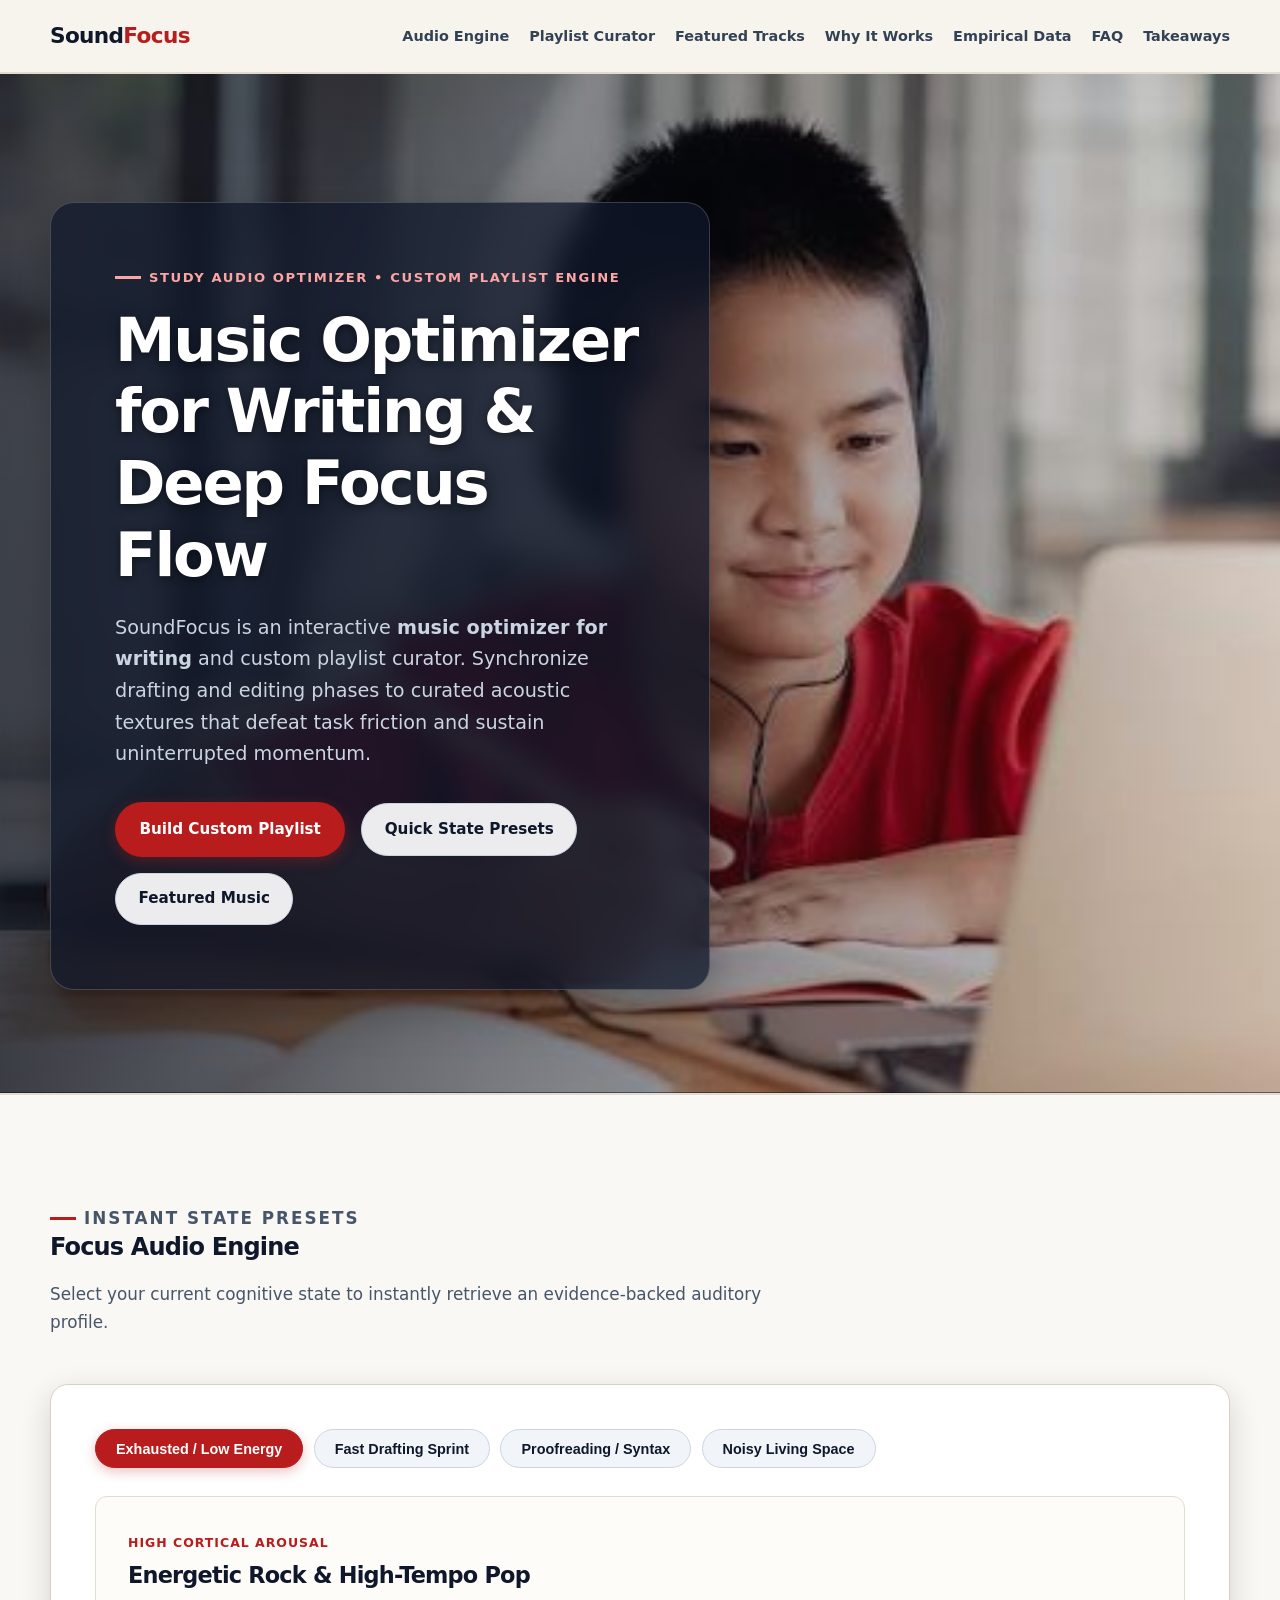
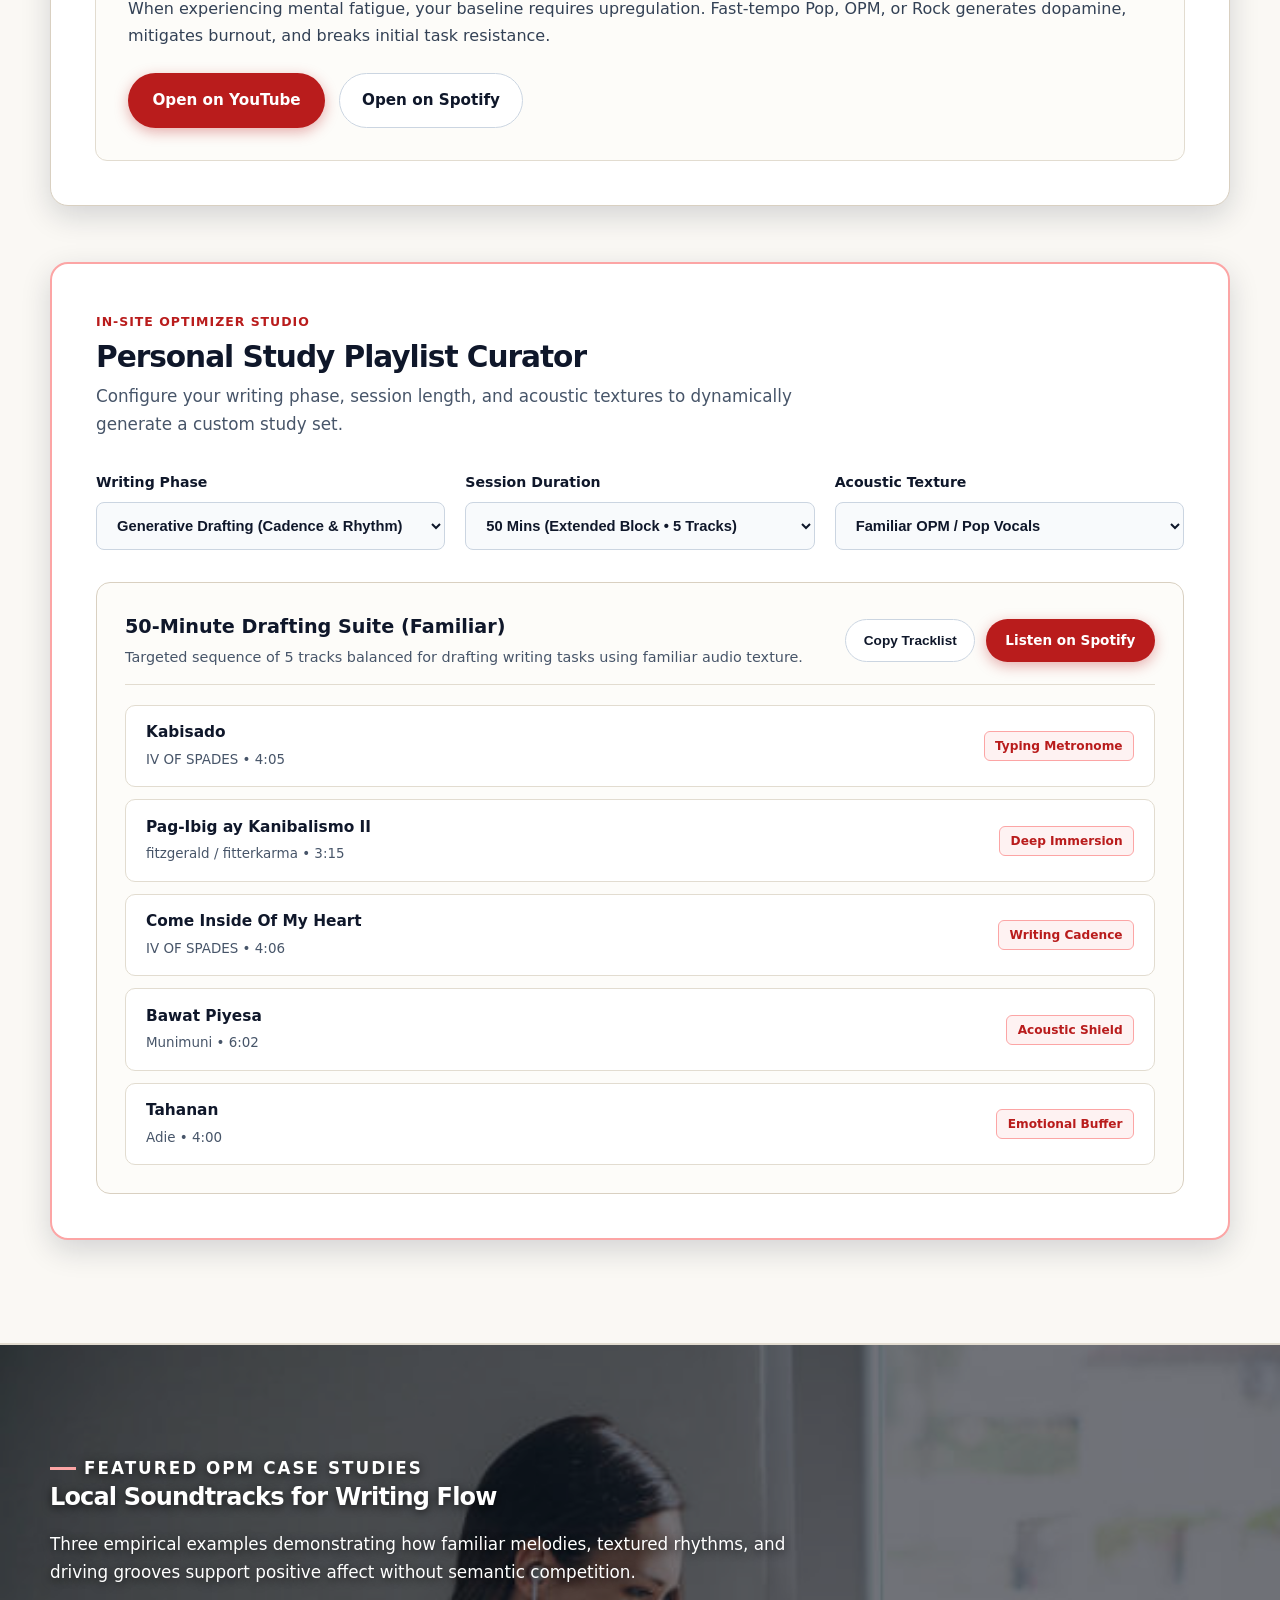
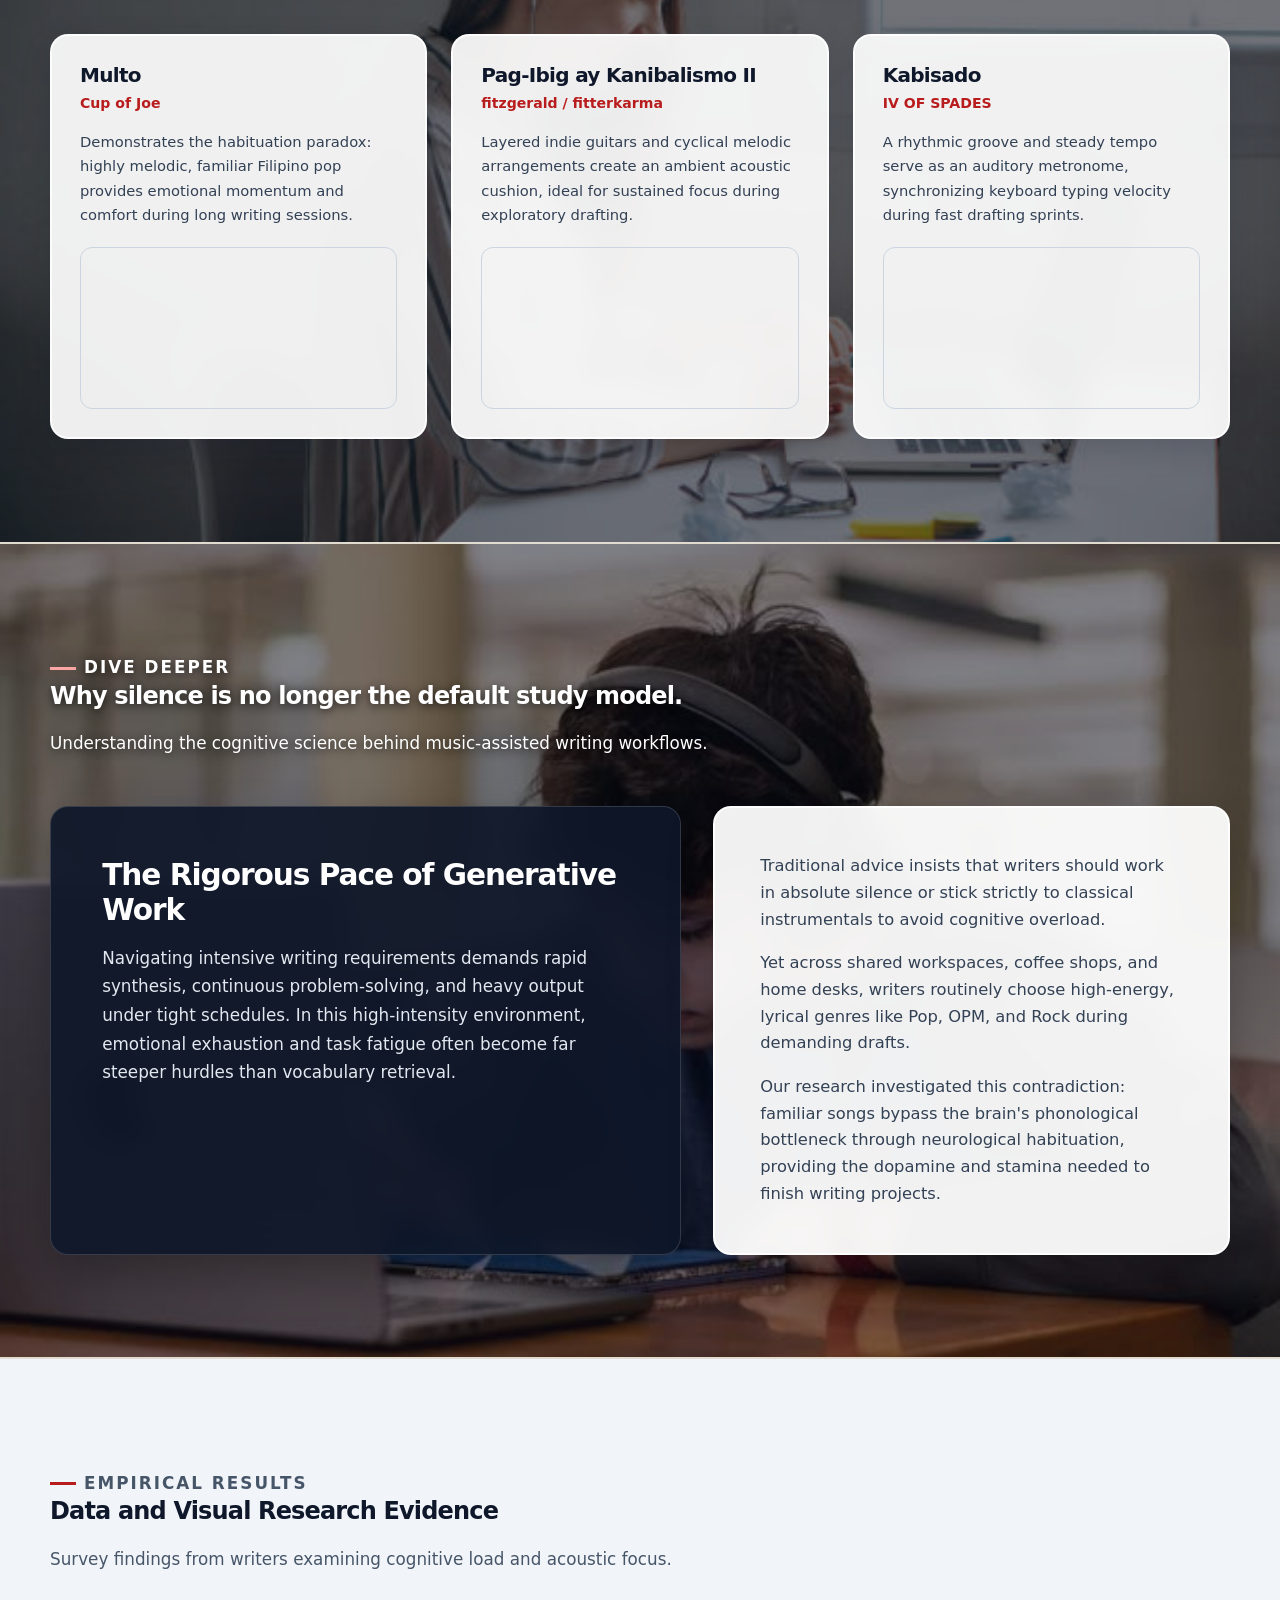
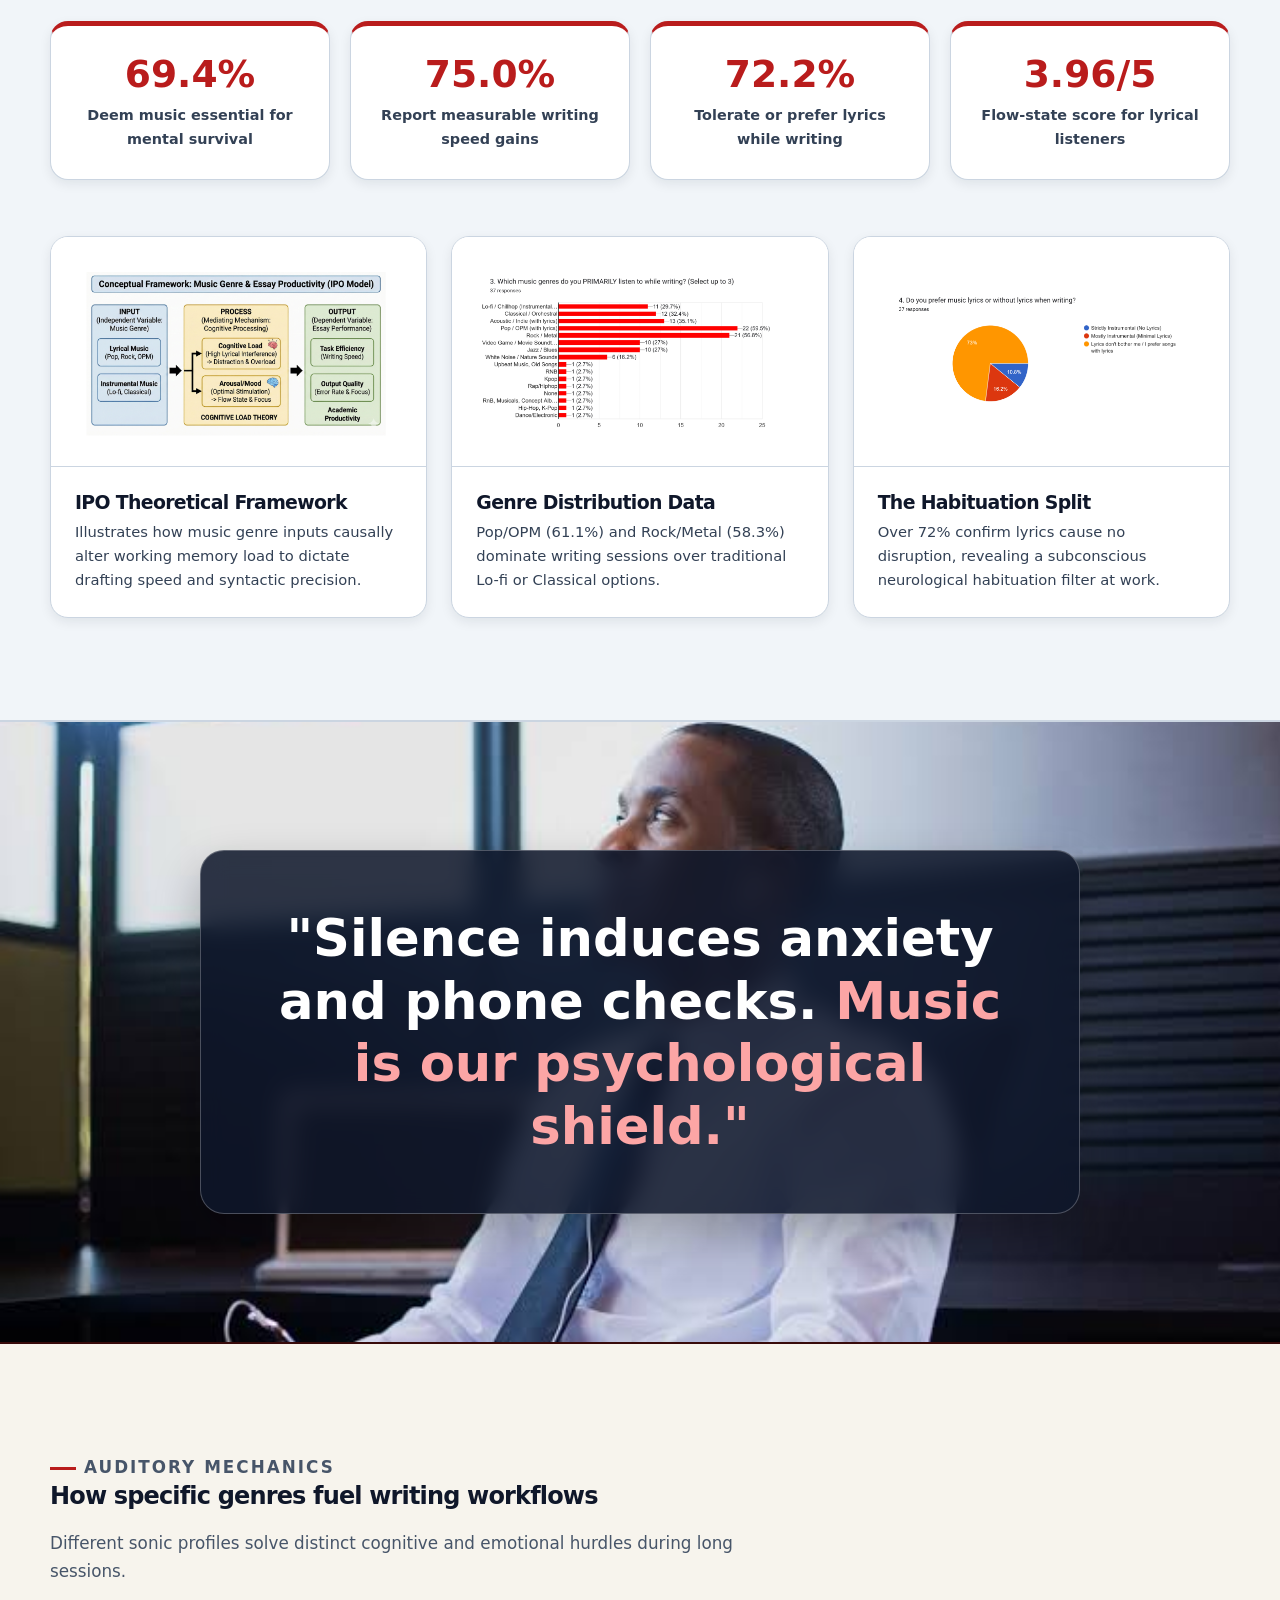
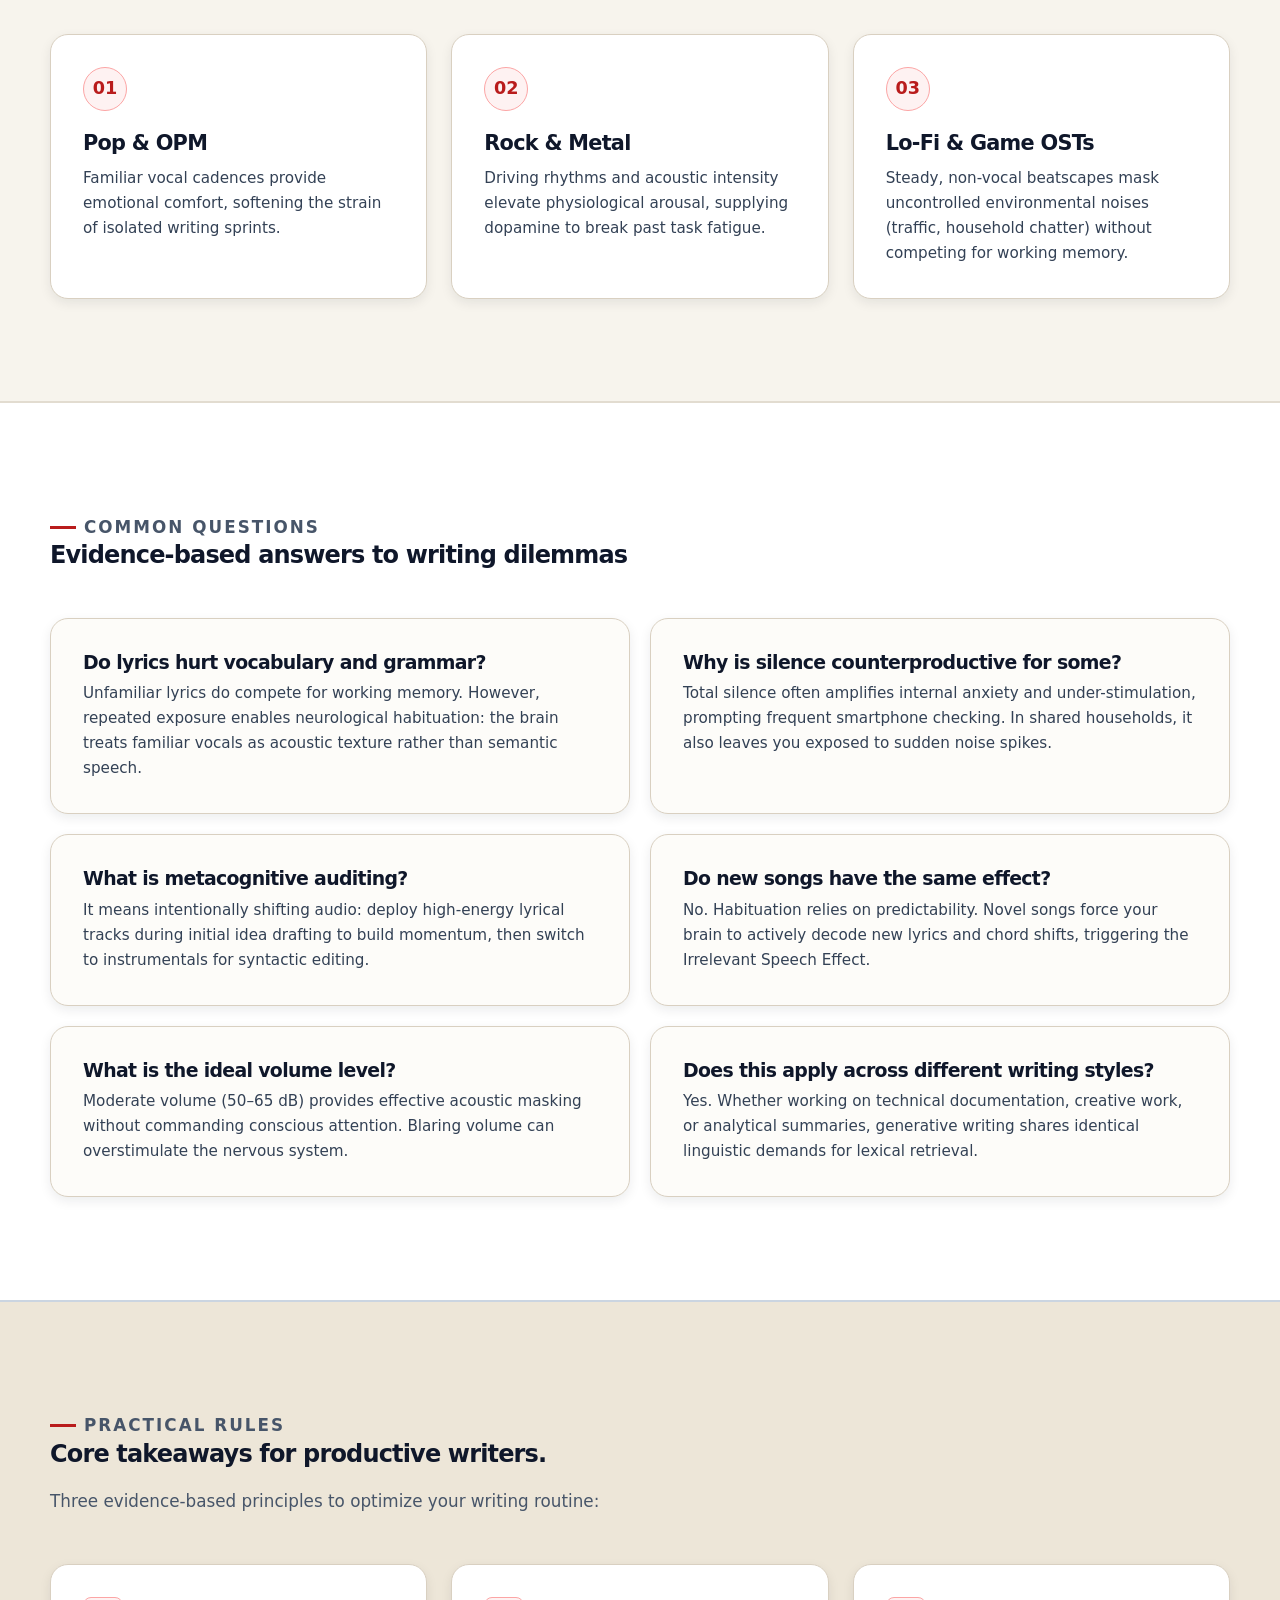
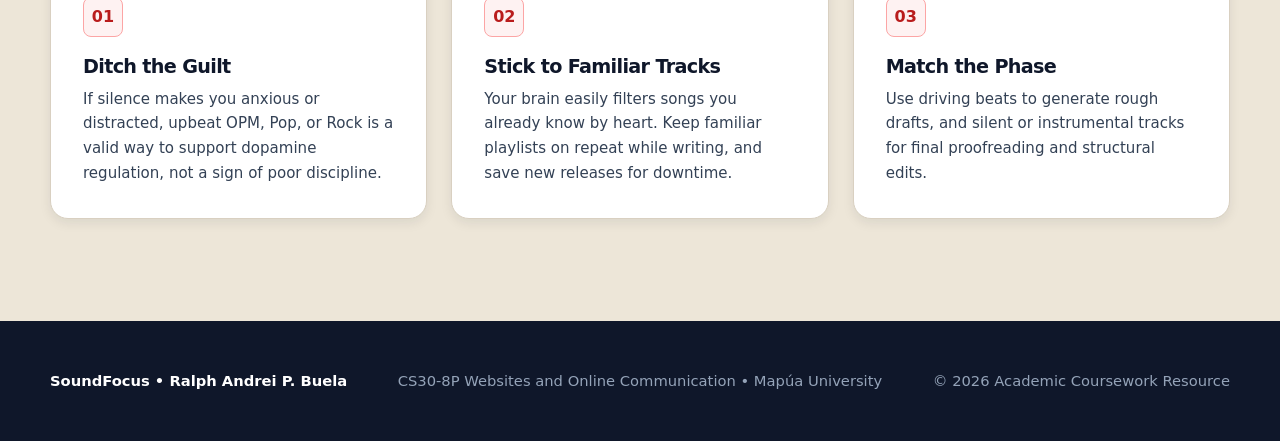
==== commit cb9e6981: "final updates" ====
--- a/index.html
+++ b/index.html
@@ -3,15 +3,58 @@
 <head>
     <meta charset="UTF-8">
     <meta name="viewport" content="width=device-width, initial-scale=1.0">
-    <meta name="description" content="SoundFocus — An interactive study audio optimizer and playlist curator designed to enhance essay-writing productivity among college students.">
-    <title>SoundFocus — Focus Music Optimizer for Academic Writing</title>
+    
+    <!-- Primary SEO Metadata -->
+    <title>Music Optimizer for Writing & Focus Flow | SoundFocus</title>
+    <meta name="description" content="Discover an intuitive music optimizer for writing. Match drafting and editing phases to curated acoustic textures to beat fatigue. Build your writing set now.">
+    <meta name="keywords" content="music optimizer for writing, study playlist curator, focus music, writing flow, acoustic ergonomics, cognitive load, writing productivity">
+    <meta name="author" content="Ralph Andrei P. Buela">
+    <meta name="robots" content="index, follow, max-image-preview:large, max-snippet:-1">
+    <link rel="canonical" href="https://ralphbuela.github.io/CS30-Web-Andrei/">
+
+    <!-- External Stylesheet -->
     <link rel="stylesheet" href="template.css">
+
+    <!-- Open Graph / Facebook -->
+    <meta property="og:type" content="website">
+    <meta property="og:url" content="https://ralphbuela.github.io/CS30-Web-Andrei/">
+    <meta property="og:title" content="Music Optimizer for Writing & Focus Flow | SoundFocus">
+    <meta property="og:description" content="Match drafting and editing phases to curated acoustic textures to defeat task friction. Build your personalized focus set now.">
+    <meta property="og:image" content="assets/hero-bg.jpg">
+
+    <!-- Twitter Cards -->
+    <meta name="twitter:card" content="summary_large_image">
+    <meta name="twitter:title" content="Music Optimizer for Writing & Focus Flow | SoundFocus">
+    <meta name="twitter:description" content="Match drafting and editing phases to curated acoustic textures to defeat task friction. Build your personalized focus set now.">
+    <meta name="twitter:image" content="assets/hero-bg.jpg">
+
+    <!-- Structured Data (JSON-LD Schema) -->
+    <script type="application/ld+json">
+    {
+      "@context": "https://schema.org",
+      "@type": "WebApplication",
+      "name": "SoundFocus",
+      "applicationCategory": "ProductivityApplication",
+      "operatingSystem": "All",
+      "description": "An interactive study audio and focus music optimizer designed to curate acoustic tracks for generative writing workflows.",
+      "author": {
+        "@type": "Person",
+        "name": "Ralph Andrei P. Buela"
+      },
+      "offers": {
+        "@type": "Offer",
+        "price": "0",
+        "priceCurrency": "USD"
+      }
+    }
+    </script>
+
+    <!-- Google Analytics (gtag.js) -->
     <script async src="https://www.googletagmanager.com/gtag/js?id=G-9ZL88PVJR2"></script>
     <script>
       window.dataLayer = window.dataLayer || [];
       function gtag(){dataLayer.push(arguments);}
       gtag('js', new Date());
-
       gtag('config', 'G-9ZL88PVJR2');
     </script>
 </head>
@@ -41,17 +84,20 @@
 
     <main id="main-content">
         <!-- =====================================================
-             1. HERO SECTION (VIBRANT PHOTO 1)
+             1. HERO SECTION WITH BACKGROUND VIDEO
         ====================================================== -->
         <section class="hero" aria-labelledby="hero-title">
+            <video class="video-bg" autoplay muted loop playsinline poster="./assets/hero-bg.jpg">
+                <source src="./assets/hero-bg-video.mp4" type="video/mp4">
+            </video>
             <div class="container">
                 <div class="hero-glass-box">
                     <p class="eyebrow">Study Audio Optimizer • Custom Playlist Engine</p>
                     <h1 id="hero-title">
-                        Optimize your study audio for deep writing flow.
+                        Music Optimizer for Writing & Deep Focus Flow
                     </h1>
                     <p class="hero-copy">
-                        SoundFocus matches your mental workload to curated auditory textures. Break task inertia, regulate mood, and generate custom tracklists tailored to your writing sprint.
+                        SoundFocus is an interactive <strong>music optimizer for writing</strong> and custom playlist curator. Synchronize drafting and editing phases to curated acoustic textures that defeat task friction and sustain uninterrupted momentum.
                     </p>
                     <div class="hero-actions">
                         <a class="button button-primary" href="#curator">
@@ -173,9 +219,12 @@
         </section>
 
         <!-- =====================================================
-             3. FEATURED OPM TRACKS (VIBRANT PHOTO 2)
+             3. FEATURED OPM TRACKS WITH BACKGROUND VIDEO
         ====================================================== -->
         <section class="section section-track" id="tracks" aria-labelledby="tracks-title">
+            <video class="video-bg" autoplay muted loop playsinline poster="./assets/tracks-bg.jpg">
+                <source src="./assets/tracks-bg-video.mp4" type="video/mp4">
+            </video>
             <div class="container">
                 <div class="section-heading">
                     <p class="eyebrow">Featured OPM Case Studies</p>
@@ -262,33 +311,36 @@
         </section>
 
         <!-- =====================================================
-             4. DIVE DEEPER: BACKGROUND (VIBRANT PHOTO 4)
+             4. DIVE DEEPER WITH BACKGROUND VIDEO
         ====================================================== -->
         <section class="section section-background" id="dive-deeper" aria-labelledby="deep-title">
+            <video class="video-bg" autoplay muted loop playsinline poster="./assets/deep-bg.jpg">
+                <source src="./assets/deep-dive-video.mp4" type="video/mp4">
+            </video>
             <div class="container">
                 <div class="section-heading">
                     <p class="eyebrow">Dive Deeper</p>
                     <h2 id="deep-title">Why silence is no longer the default study model.</h2>
                     <p>
-                        Understanding the cognitive science behind music-assisted essay writing.
+                        Understanding the cognitive science behind music-assisted writing workflows.
                     </p>
                 </div>
                 <div class="intro-grid">
                     <div class="statement">
-                        <h2>The Rigorous Pace of College</h2>
+                        <h2>The Rigorous Pace of Generative Work</h2>
                         <p>
-                            Navigating university requirements demands rapid synthesis, continuous problem-solving, and heavy writing outputs under tight deadlines. In this high-intensity environment, emotional exhaustion and task fatigue often become far steeper hurdles than vocabulary retrieval.
+                            Navigating intensive writing requirements demands rapid synthesis, continuous problem-solving, and heavy output under tight schedules. In this high-intensity environment, emotional exhaustion and task fatigue often become far steeper hurdles than vocabulary retrieval.
                         </p>
                     </div>
                     <div class="intro-text">
                         <p>
-                            Traditional pedagogical advice insists that students should write in absolute silence or stick strictly to classical instrumentals to avoid cognitive overload.
+                            Traditional advice insists that writers should work in absolute silence or stick strictly to classical instrumentals to avoid cognitive overload.
                         </p>
                         <p>
-                            Yet across university libraries, coffee shops, and dorms, students routinely choose high-energy, lyrical genres like Pop, OPM, and Rock while drafting complex papers.
+                            Yet across shared workspaces, coffee shops, and home desks, writers routinely choose high-energy, lyrical genres like Pop, OPM, and Rock during demanding drafts.
                         </p>
                         <p>
-                            Our empirical research investigated this contradiction: familiar songs bypass the brain's phonological bottleneck through neurological habituation, providing the dopamine and stamina needed to finish essays.
+                            Our research investigated this contradiction: familiar songs bypass the brain's phonological bottleneck through neurological habituation, providing the dopamine and stamina needed to finish writing projects.
                         </p>
                     </div>
                 </div>
@@ -304,7 +356,7 @@
                     <p class="eyebrow">Empirical Results</p>
                     <h2 id="evidence-title">Data and Visual Research Evidence</h2>
                     <p>
-                        Causal-comparative survey findings from undergraduate students actively writing academic essays.
+                        Survey findings from writers examining cognitive load and acoustic focus.
                     </p>
                 </div>
 
@@ -333,7 +385,7 @@
                     <article class="visual-card">
                         <img
                             src="assets/conceptual-framework.png"
-                            alt="IPO Conceptual Framework diagram illustrating music genre input and essay output."
+                            alt="IPO Conceptual Framework diagram illustrating music genre input and writing output."
                             loading="lazy"
                         >
                         <div class="visual-content">
@@ -350,7 +402,7 @@
                         >
                         <div class="visual-content">
                             <h3>Genre Distribution Data</h3>
-                            <p>Pop/OPM (61.1%) and Rock/Metal (58.3%) dominate student writing sessions over traditional Lo-fi or Classical options.</p>
+                            <p>Pop/OPM (61.1%) and Rock/Metal (58.3%) dominate writing sessions over traditional Lo-fi or Classical options.</p>
                         </div>
                     </article>
 
@@ -391,9 +443,9 @@
             <div class="container">
                 <div class="section-heading">
                     <p class="eyebrow">Auditory Mechanics</p>
-                    <h2 id="genres-title">How specific genres fuel student workflows</h2>
+                    <h2 id="genres-title">How specific genres fuel writing workflows</h2>
                     <p>
-                        Different sonic profiles solve distinct cognitive and emotional hurdles during long writing sessions.
+                        Different sonic profiles solve distinct cognitive and emotional hurdles during long sessions.
                     </p>
                 </div>
                 <div class="journey-grid">
@@ -401,14 +453,14 @@
                         <span class="journey-number">01</span>
                         <h3>Pop & OPM</h3>
                         <p>
-                            Familiar vocal cadences provide cultural companionship and emotional comfort, softening the strain of isolated writing sessions.
+                            Familiar vocal cadences provide emotional comfort, softening the strain of isolated writing sprints.
                         </p>
                     </article>
                     <article class="journey-card">
                         <span class="journey-number">02</span>
                         <h3>Rock & Metal</h3>
                         <p>
-                            Driving rhythms and acoustic intensity elevate physiological arousal, supplying the dopamine needed to break past task fatigue.
+                            Driving rhythms and acoustic intensity elevate physiological arousal, supplying dopamine to break past task fatigue.
                         </p>
                     </article>
                     <article class="journey-card">
@@ -429,7 +481,7 @@
             <div class="container">
                 <div class="section-heading">
                     <p class="eyebrow">Common Questions</p>
-                    <h2 id="faq-title">Evidence-based answers to study dilemmas</h2>
+                    <h2 id="faq-title">Evidence-based answers to writing dilemmas</h2>
                 </div>
                 <div class="faq-grid">
                     <article class="faq-card">
@@ -453,8 +505,8 @@
                         <p>Moderate volume (50–65 dB) provides effective acoustic masking without commanding conscious attention. Blaring volume can overstimulate the nervous system.</p>
                     </article>
                     <article class="faq-card">
-                        <h3>Does this apply across all college majors?</h3>
-                        <p>Yes. Required general education essays are universal across engineering, architecture, and liberal arts curricula, sharing identical linguistic demands.</p>
+                        <h3>Does this apply across different writing styles?</h3>
+                        <p>Yes. Whether working on technical documentation, creative work, or analytical summaries, generative writing shares identical linguistic demands for lexical retrieval.</p>
                     </article>
                 </div>
             </div>
@@ -468,22 +520,22 @@
                 <div class="section-heading">
                     <p class="eyebrow">Practical Rules</p>
                     <h2 id="takeaways-title">
-                        Core takeaways for college writers.
+                        Core takeaways for productive writers.
                     </h2>
                     <p>
-                        Three evidence-based study principles to optimize your writing routine:
+                        Three evidence-based principles to optimize your writing routine:
                     </p>
                 </div>
                 <div class="takeaways-3-col">
                     <article class="takeaway-block">
                         <span>01</span>
-                        <h4>Ditch Study Guilt</h4>
+                        <h4>Ditch the Guilt</h4>
                         <p>If silence makes you anxious or distracted, upbeat OPM, Pop, or Rock is a valid way to support dopamine regulation, not a sign of poor discipline.</p>
                     </article>
                     <article class="takeaway-block">
                         <span>02</span>
                         <h4>Stick to Familiar Tracks</h4>
-                        <p>Your brain easily filters songs you already know by heart. Keep familiar playlists on repeat while writing, and save new releases for later.</p>
+                        <p>Your brain easily filters songs you already know by heart. Keep familiar playlists on repeat while writing, and save new releases for downtime.</p>
                     </article>
                     <article class="takeaway-block">
                         <span>03</span>
@@ -682,7 +734,7 @@
             const textureLabel = texture.charAt(0).toUpperCase() + texture.slice(1);
 
             document.getElementById('curator-plan-name').textContent = `${duration}-Minute ${phaseLabel} Suite (${textureLabel})`;
-            document.getElementById('curator-plan-desc').textContent = `Targeted sequence of ${trackCount} tracks balanced for ${phase} cognitive tasks using ${texture} audio texture.`;
+            document.getElementById('curator-plan-desc').textContent = `Targeted sequence of ${trackCount} tracks balanced for ${phase} writing tasks using ${texture} audio texture.`;
             document.getElementById('curator-export-spotify').href = `https://open.spotify.com/search/${encodeURIComponent(phase + ' ' + texture + ' focus music')}`;
 
             selectedTracks.forEach(track => {
--- a/template.css
+++ b/template.css
@@ -1,6 +1,5 @@
 /* =========================================================
-   SOUNDFOCUS: REFRESHED VISUAL IDENTITY WITH VIVID BACKDROPS
-   Full-Visibility Photo Sections + Frosted Glass Cards
+   SOUNDFOCUS: COMPLETE STYLESHEET WITH VIDEO BACKDROPS
    Accent: Cardinal Red (#b91c1c) | Ink: Slate (#0f172a)
 ========================================================= */
 
@@ -99,6 +98,23 @@
 }
 
 /* =========================================================
+   UNIVERSAL VIDEO BACKGROUND RULES
+========================================================= */
+.video-bg {
+  position: absolute;
+  top: 50%;
+  left: 50%;
+  min-width: 100%;
+  min-height: 100%;
+  width: auto;
+  height: auto;
+  transform: translate(-50%, -50%);
+  object-fit: cover;
+  z-index: 0;
+  pointer-events: none;
+}
+
+/* =========================================================
    TOP NAVIGATION BAR
 ========================================================= */
 .site-header {
@@ -108,6 +124,7 @@
   background: rgba(247, 244, 237, 0.94);
   border-bottom: 2px solid var(--border-light);
   backdrop-filter: blur(14px);
+  -webkit-backdrop-filter: blur(14px);
 }
 
 .nav {
@@ -186,6 +203,7 @@
   color: var(--ink) !important;
   border: 1.5px solid var(--border-slate);
   backdrop-filter: blur(6px);
+  -webkit-backdrop-filter: blur(6px);
 }
 
 .button-secondary:hover {
@@ -239,47 +257,76 @@
 }
 
 /* =========================================================
-   1. HERO: VIBRANT PHOTOGRAPHIC BACKDROP (hero-bg.jpg)
+   1. HERO: DYNAMIC VIDEO & FROSTED GLASS
 ========================================================= */
 .hero {
   position: relative;
-  background: url("./assets/hero-bg.jpg") center 30% / cover no-repeat;
+  overflow: hidden;
+  background-color: #0b0f19;
   padding: clamp(6rem, 10vw, 9rem) 0 clamp(4.5rem, 8vw, 7rem);
   border-bottom: 2px solid var(--border-light);
 }
 
+/* Directional scrim ensures moving video is visible while keeping left text high-contrast */
+.hero::before {
+  content: "";
+  position: absolute;
+  inset: 0;
+  background: linear-gradient(
+    90deg, 
+    rgba(11, 15, 25, 0.78) 0%, 
+    rgba(11, 15, 25, 0.45) 50%, 
+    rgba(11, 15, 25, 0.15) 100%
+  );
+  z-index: 1;
+  pointer-events: none;
+}
+
+.hero .container {
+  position: relative;
+  z-index: 2;
+}
+
 .hero-glass-box {
-  max-width: 860px;
-  margin-inline: auto;
-  background: rgba(255, 255, 255, 0.94);
+  max-width: 660px;
+  background: rgba(15, 23, 42, 0.74);
   backdrop-filter: blur(14px);
+  -webkit-backdrop-filter: blur(14px);
   padding: clamp(2.5rem, 5vw, 4rem);
   border-radius: 24px;
-  border: 2px solid rgba(255, 255, 255, 0.95);
+  border: 1px solid rgba(255, 255, 255, 0.18);
   box-shadow: var(--shadow-lg);
   display: flex;
   flex-direction: column;
-  align-items: center;
-  text-align: center;
-}
-
-h1 {
+  align-items: flex-start;
+  text-align: left;
+}
+
+.hero-glass-box h1 {
   margin-bottom: 1.25rem;
-  font-size: clamp(2.5rem, 5.5vw, 4.25rem);
-  color: var(--ink);
-}
-
-.hero-copy {
+  font-size: clamp(2.3rem, 5vw, 3.8rem);
+  color: #ffffff;
+  text-shadow: 0 2px 10px rgba(0, 0, 0, 0.5);
+}
+
+.hero-glass-box .hero-copy {
   max-width: 700px;
-  margin: 0 auto 2rem;
-  font-size: clamp(1.1rem, 2vw, 1.25rem);
-  color: var(--ink-secondary);
+  margin: 0 0 2rem;
+  font-size: clamp(1.05rem, 1.8vw, 1.2rem);
+  color: #cbd5e1;
   line-height: 1.65;
 }
 
+.hero-glass-box .eyebrow {
+  color: #fca5a5;
+}
+
+.hero-glass-box .eyebrow::before {
+  background: #fca5a5;
+}
+
 .hero-actions {
   display: flex;
-  justify-content: center;
   align-items: center;
   flex-wrap: wrap;
   gap: 1rem;
@@ -307,7 +354,7 @@
   flex-wrap: wrap;
   gap: 0.65rem;
   margin-bottom: 1.75rem;
-  justify-content: center;
+  justify-content: flex-start;
 }
 
 .config-btn {
@@ -471,11 +518,12 @@
 }
 
 /* =========================================================
-   3. FEATURED OPM TRACKS (tracks-bg.jpg)
+   3. FEATURED OPM TRACKS WITH VIDEO BACKDROP
 ========================================================= */
 .section-track {
   position: relative;
-  background: url("./assets/tracks-bg.jpg") center / cover no-repeat;
+  overflow: hidden;
+  background-color: #0b0f19;
   border-bottom: 2px solid var(--border-light);
 }
 
@@ -483,7 +531,8 @@
   content: "";
   position: absolute;
   inset: 0;
-  background: rgba(15, 23, 42, 0.45);
+  background: rgba(11, 15, 25, 0.58);
+  z-index: 1;
   pointer-events: none;
 }
 
@@ -513,9 +562,10 @@
 }
 
 .track-box {
-  background: rgba(255, 255, 255, 0.95);
+  background: rgba(255, 255, 255, 0.92);
   backdrop-filter: blur(12px);
-  border: 2px solid rgba(255, 255, 255, 0.9);
+  -webkit-backdrop-filter: blur(12px);
+  border: 2px solid rgba(255, 255, 255, 0.85);
   border-radius: var(--radius);
   padding: 1.75rem;
   box-shadow: var(--shadow-md);
@@ -550,11 +600,12 @@
 }
 
 /* =========================================================
-   4. DIVE DEEPER: RESEARCH BACKGROUND (deep-bg.jpg)
+   4. DIVE DEEPER WITH VIDEO BACKDROP
 ========================================================= */
 .section-background {
   position: relative;
-  background: url("./assets/deep-bg.jpg") center / cover no-repeat;
+  overflow: hidden;
+  background-color: #0b0f19;
   border-bottom: 2px solid var(--border-light);
 }
 
@@ -562,7 +613,8 @@
   content: "";
   position: absolute;
   inset: 0;
-  background: rgba(15, 23, 42, 0.4);
+  background: rgba(11, 15, 25, 0.52);
+  z-index: 1;
   pointer-events: none;
 }
 
@@ -594,8 +646,9 @@
 
 .statement {
   padding: clamp(2rem, 4vw, 3.25rem);
-  background: rgba(15, 23, 42, 0.94);
+  background: rgba(15, 23, 42, 0.92);
   backdrop-filter: blur(12px);
+  -webkit-backdrop-filter: blur(12px);
   color: #ffffff;
   border: 1.5px solid rgba(255, 255, 255, 0.15);
   border-radius: var(--radius);
@@ -616,8 +669,9 @@
 }
 
 .intro-text {
-  background: rgba(255, 255, 255, 0.95);
+  background: rgba(255, 255, 255, 0.94);
   backdrop-filter: blur(12px);
+  -webkit-backdrop-filter: blur(12px);
   border: 2px solid rgba(255, 255, 255, 0.9);
   border-radius: var(--radius);
   padding: clamp(2rem, 3.5vw, 3rem);
@@ -732,8 +786,9 @@
 .quote-glass-box {
   max-width: 880px;
   margin: 0 auto;
-  background: rgba(15, 23, 42, 0.82);
+  background: rgba(15, 23, 42, 0.86);
   backdrop-filter: blur(12px);
+  -webkit-backdrop-filter: blur(12px);
   padding: clamp(2rem, 5vw, 3.5rem);
   border-radius: 24px;
   border: 1.5px solid rgba(255, 255, 255, 0.25);
@@ -917,6 +972,14 @@
    RESPONSIVE DESIGN BREAKPOINTS
 ========================================================= */
 @media (max-width: 1000px) {
+  .hero-glass-box {
+    max-width: 100%;
+    align-items: center;
+    text-align: center;
+  }
+  .hero-actions {
+    justify-content: center;
+  }
   .metrics-row,
   .visuals-grid,
   .tracks-grid-3,
@@ -952,8 +1015,8 @@
     width: min(var(--max-width), calc(100% - 1.25rem));
   }
 
-  h1 {
-    font-size: clamp(2.2rem, 11vw, 3.2rem);
+  .hero-glass-box h1 {
+    font-size: clamp(2rem, 9vw, 2.6rem);
   }
 
   .hero-actions {
@@ -990,4 +1053,7 @@
   *::after {
     transition: none !important;
   }
+  .video-bg {
+    display: none !important;
+  }
 }
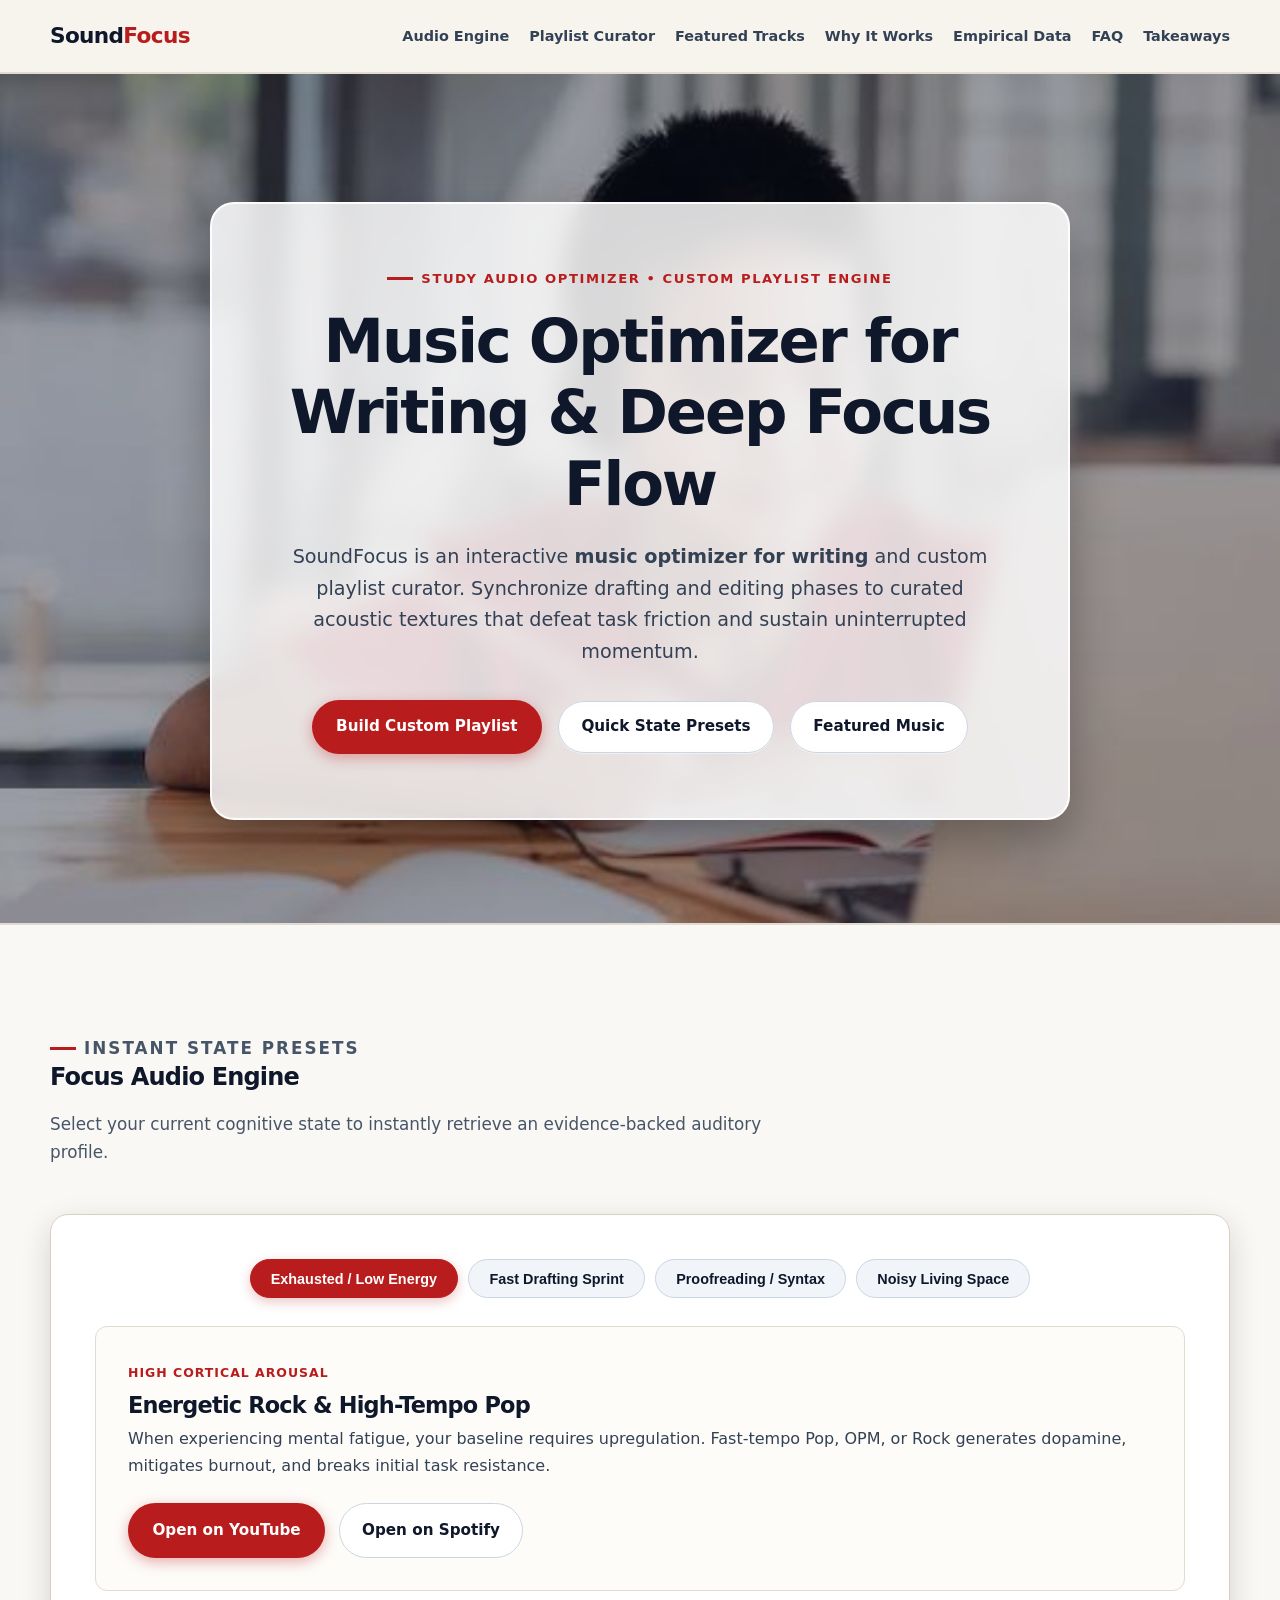
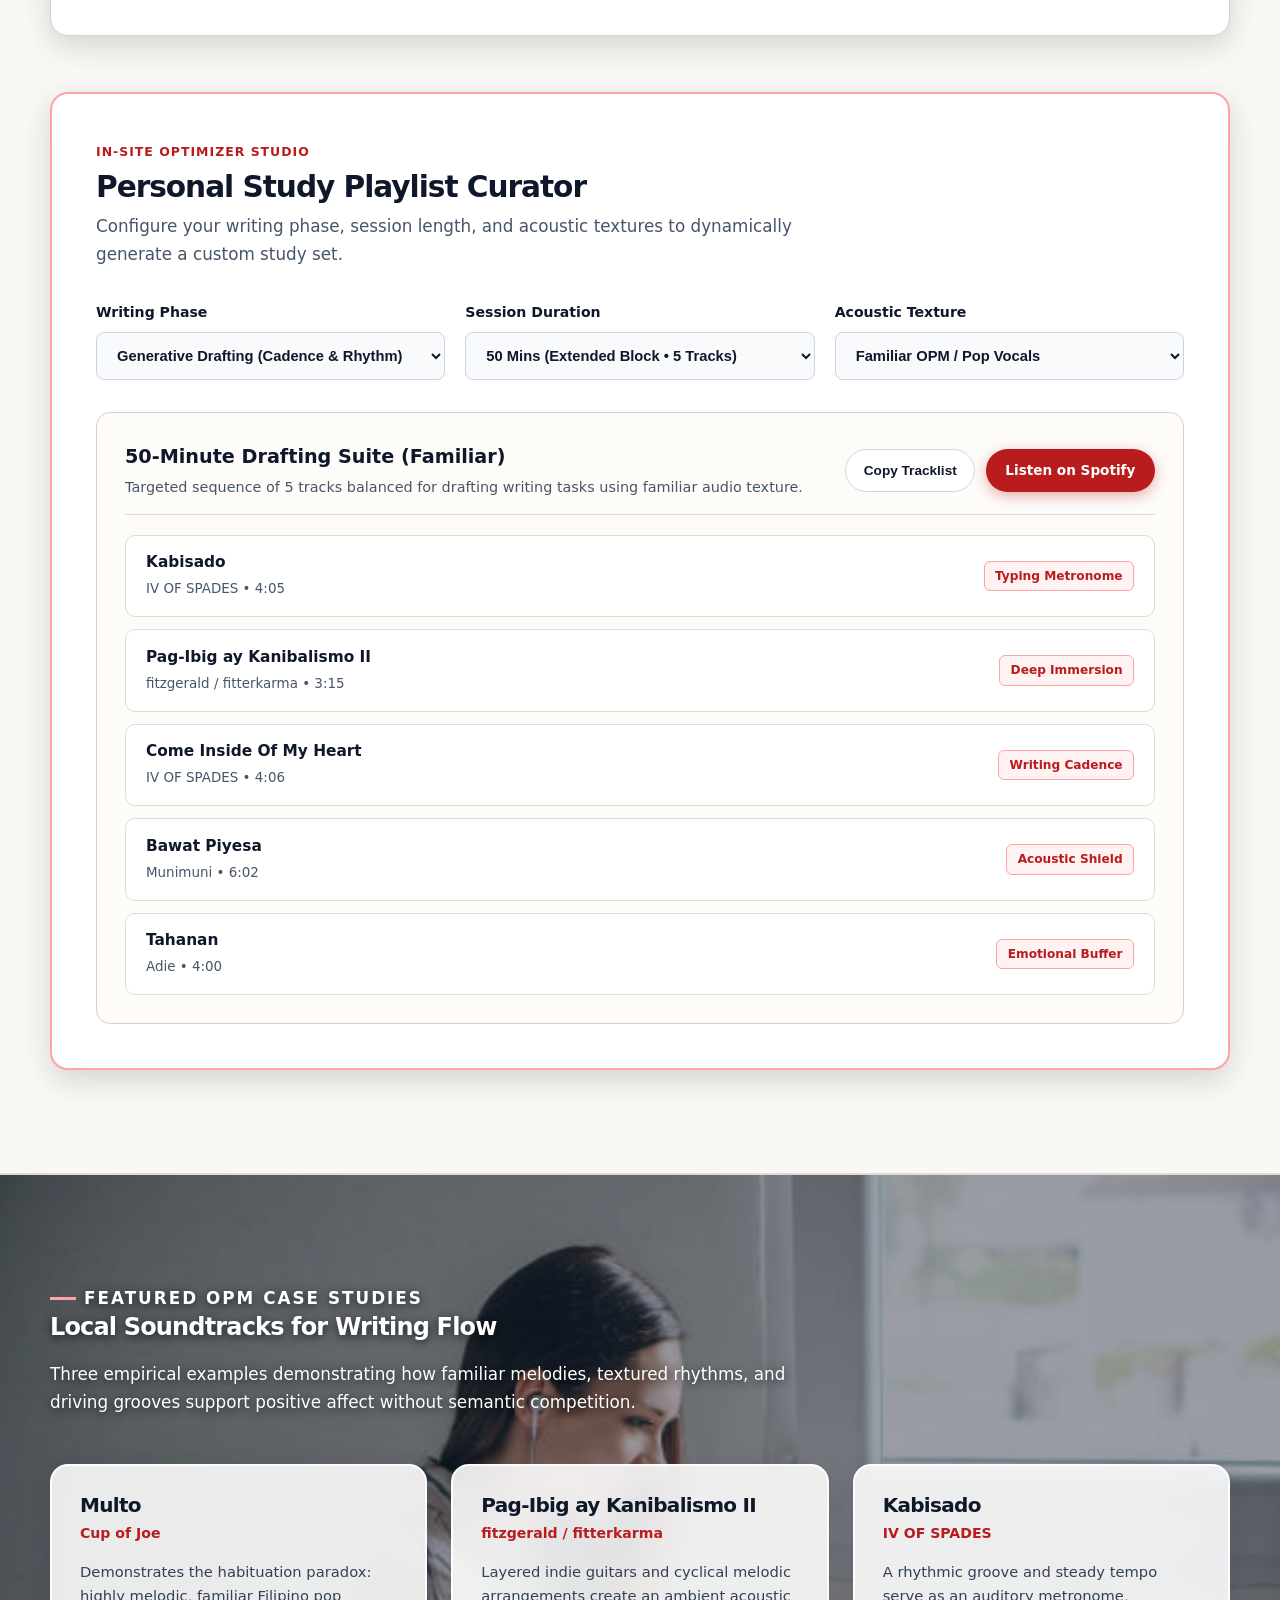
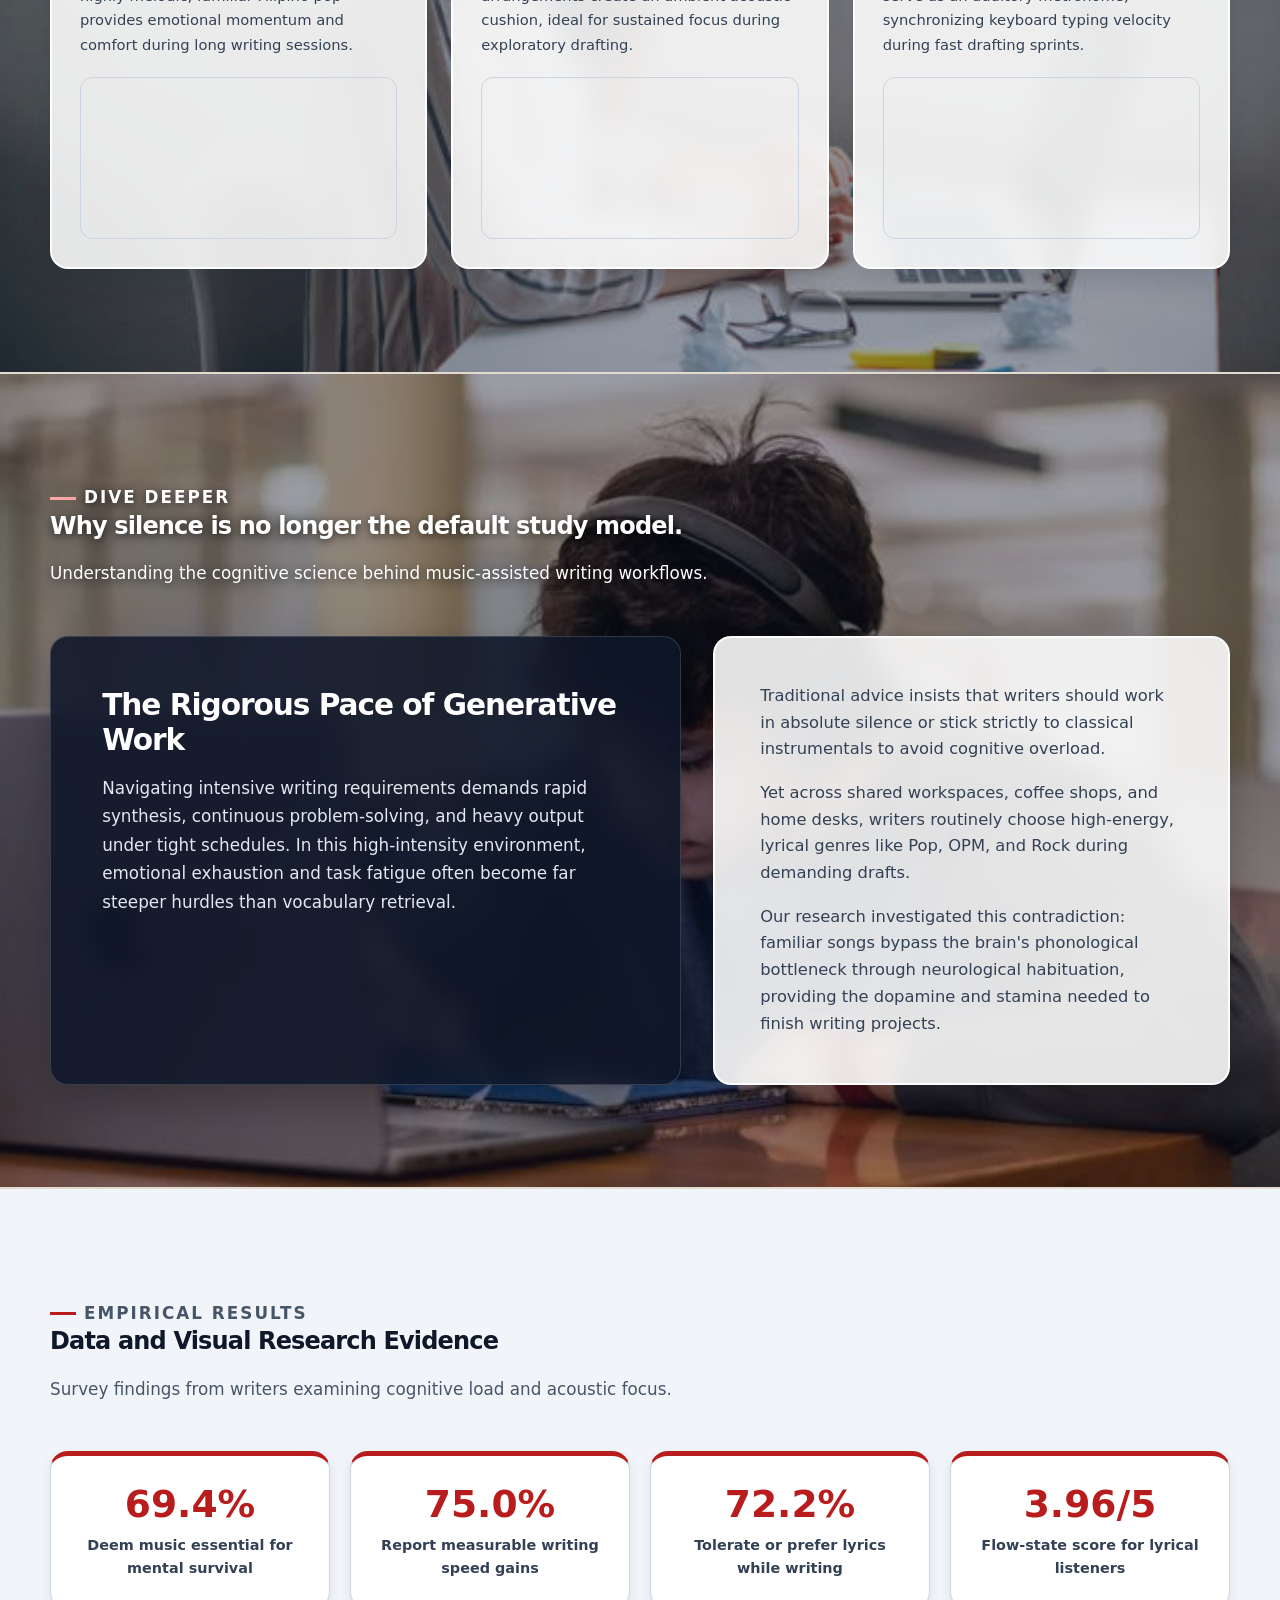
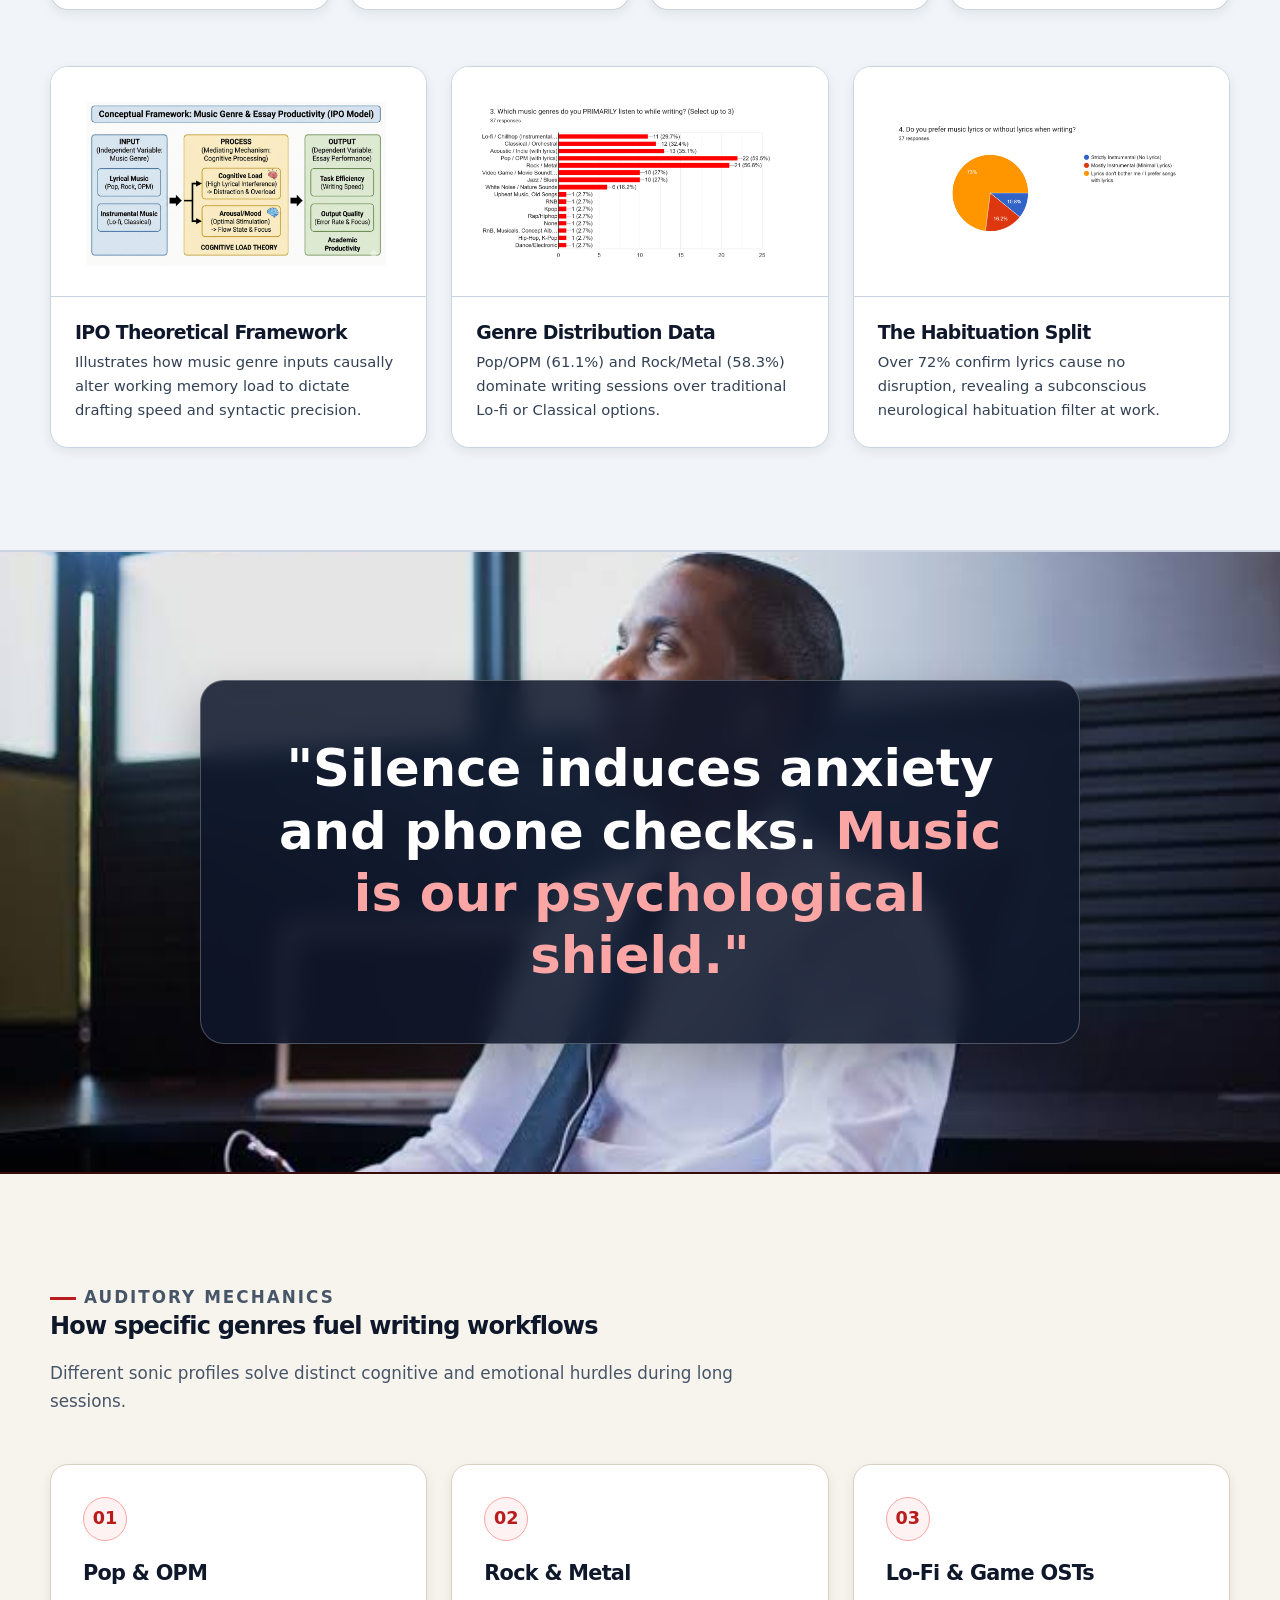
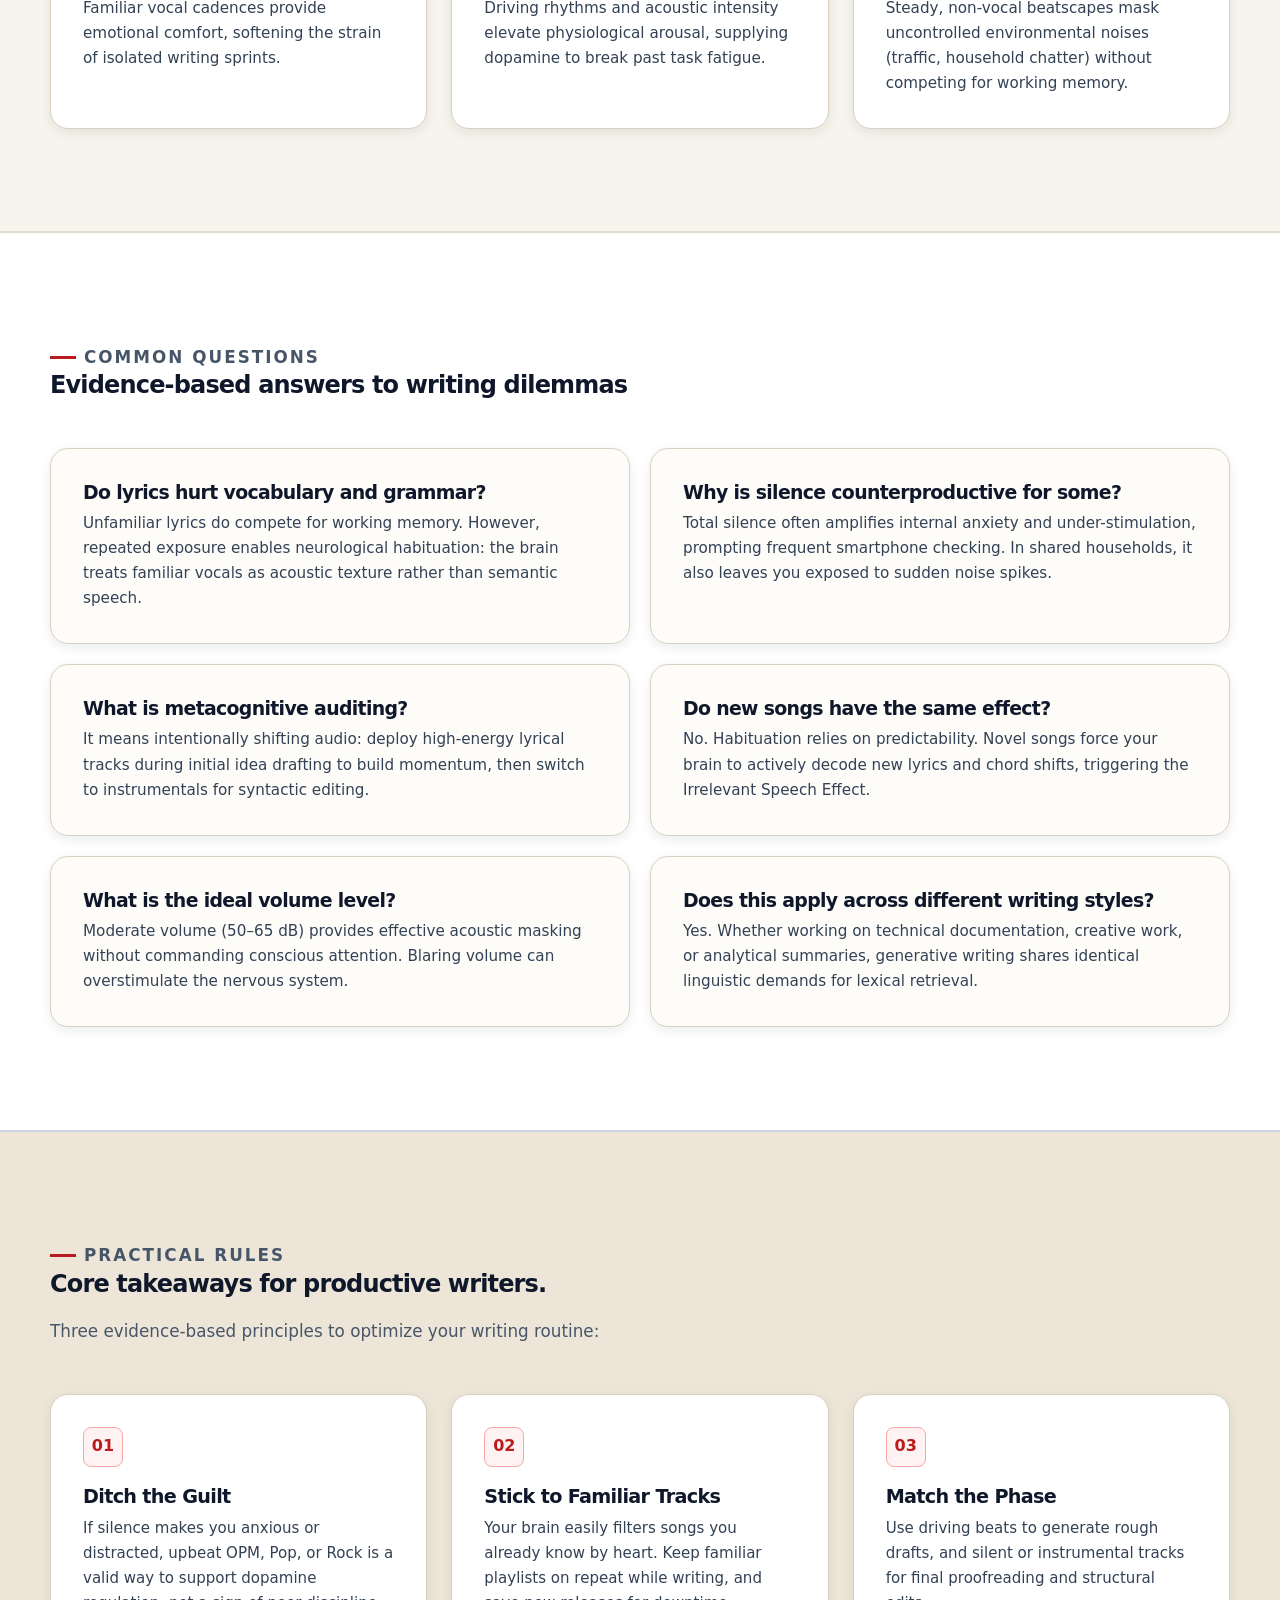
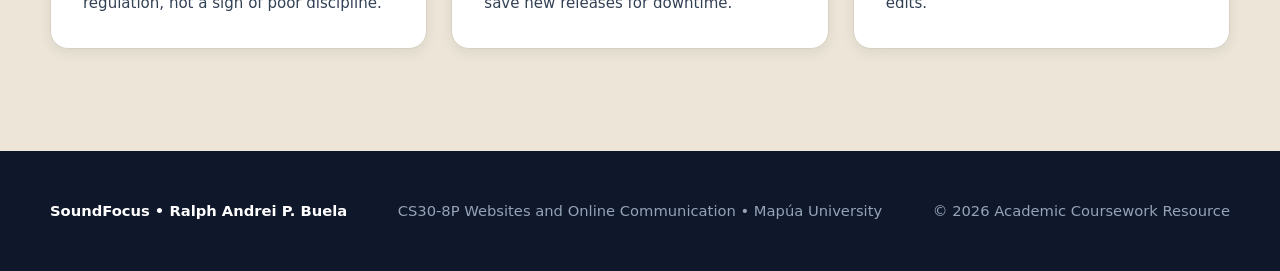
==== commit 2406fbe3: "final changes" ====
--- a/index.html
+++ b/index.html
@@ -84,12 +84,13 @@
 
     <main id="main-content">
         <!-- =====================================================
-             1. HERO SECTION WITH BACKGROUND VIDEO
+             1. HERO SECTION (CENTERED & VISIBLE VIDEO BACKGROUND)
         ====================================================== -->
         <section class="hero" aria-labelledby="hero-title">
-            <video class="video-bg" autoplay muted loop playsinline poster="./assets/hero-bg.jpg">
+            <video class="video-bg" autoplay muted loop playsinline preload="auto" poster="./assets/hero-bg.jpg">
                 <source src="./assets/hero-bg-video.mp4" type="video/mp4">
             </video>
+            <div class="video-scrim"></div>
             <div class="container">
                 <div class="hero-glass-box">
                     <p class="eyebrow">Study Audio Optimizer • Custom Playlist Engine</p>
@@ -219,12 +220,13 @@
         </section>
 
         <!-- =====================================================
-             3. FEATURED OPM TRACKS WITH BACKGROUND VIDEO
+             3. FEATURED OPM TRACKS WITH VIDEO BACKDROP
         ====================================================== -->
         <section class="section section-track" id="tracks" aria-labelledby="tracks-title">
-            <video class="video-bg" autoplay muted loop playsinline poster="./assets/tracks-bg.jpg">
+            <video class="video-bg" autoplay muted loop playsinline preload="auto" poster="./assets/tracks-bg.jpg">
                 <source src="./assets/tracks-bg-video.mp4" type="video/mp4">
             </video>
+            <div class="video-scrim"></div>
             <div class="container">
                 <div class="section-heading">
                     <p class="eyebrow">Featured OPM Case Studies</p>
@@ -311,12 +313,13 @@
         </section>
 
         <!-- =====================================================
-             4. DIVE DEEPER WITH BACKGROUND VIDEO
+             4. DIVE DEEPER WITH VIDEO BACKDROP
         ====================================================== -->
         <section class="section section-background" id="dive-deeper" aria-labelledby="deep-title">
-            <video class="video-bg" autoplay muted loop playsinline poster="./assets/deep-bg.jpg">
+            <video class="video-bg" autoplay muted loop playsinline preload="auto" poster="./assets/deep-bg.jpg">
                 <source src="./assets/deep-dive-video.mp4" type="video/mp4">
             </video>
+            <div class="video-scrim"></div>
             <div class="container">
                 <div class="section-heading">
                     <p class="eyebrow">Dive Deeper</p>
@@ -556,8 +559,23 @@
         </div>
     </footer>
 
-    <!-- Interactive Logic & GA4 Events -->
+    <!-- Interactive Logic & Auto-Play Enforcer -->
     <script>
+        // Force browser to play all background videos even if initially throttled
+        function ensureVideosPlay() {
+            document.querySelectorAll('video').forEach(video => {
+                video.muted = true;
+                const playPromise = video.play();
+                if (playPromise !== undefined) {
+                    playPromise.catch(() => {
+                        // Retry on user interaction if browser blocked strict autoplay
+                        window.addEventListener('click', () => video.play(), { once: true });
+                        window.addEventListener('touchstart', () => video.play(), { once: true });
+                    });
+                }
+            });
+        }
+
         const profiles = {
             burnout: {
                 tag: "High Cortical Arousal",
@@ -777,6 +795,7 @@
         }
 
         document.addEventListener('DOMContentLoaded', () => {
+            ensureVideosPlay();
             generateCustomPlaylist();
 
             ['workload-phase', 'session-duration', 'vocal-preference'].forEach(id => {
--- a/template.css
+++ b/template.css
@@ -1,5 +1,5 @@
 /* =========================================================
-   SOUNDFOCUS: COMPLETE STYLESHEET WITH VIDEO BACKDROPS
+   SOUNDFOCUS: COMPLETE STYLESHEET WITH CENTERED HERO & VIDEO
    Accent: Cardinal Red (#b91c1c) | Ink: Slate (#0f172a)
 ========================================================= */
 
@@ -114,6 +114,14 @@
   pointer-events: none;
 }
 
+.video-scrim {
+  position: absolute;
+  inset: 0;
+  background: rgba(15, 23, 42, 0.42);
+  z-index: 1;
+  pointer-events: none;
+}
+
 /* =========================================================
    TOP NAVIGATION BAR
 ========================================================= */
@@ -257,76 +265,69 @@
 }
 
 /* =========================================================
-   1. HERO: DYNAMIC VIDEO & FROSTED GLASS
+   1. HERO: CENTERED SYMMETRY WITH TRANSLUCENT FROSTED GLASS
 ========================================================= */
 .hero {
   position: relative;
   overflow: hidden;
-  background-color: #0b0f19;
+  min-height: 85vh;
+  display: flex;
+  align-items: center;
+  justify-content: center;
+  background-color: #0f172a;
   padding: clamp(6rem, 10vw, 9rem) 0 clamp(4.5rem, 8vw, 7rem);
   border-bottom: 2px solid var(--border-light);
-}
-
-/* Directional scrim ensures moving video is visible while keeping left text high-contrast */
-.hero::before {
-  content: "";
-  position: absolute;
-  inset: 0;
-  background: linear-gradient(
-    90deg, 
-    rgba(11, 15, 25, 0.78) 0%, 
-    rgba(11, 15, 25, 0.45) 50%, 
-    rgba(11, 15, 25, 0.15) 100%
-  );
-  z-index: 1;
-  pointer-events: none;
 }
 
 .hero .container {
   position: relative;
   z-index: 2;
+  display: flex;
+  justify-content: center;
 }
 
 .hero-glass-box {
-  max-width: 660px;
-  background: rgba(15, 23, 42, 0.74);
-  backdrop-filter: blur(14px);
-  -webkit-backdrop-filter: blur(14px);
+  max-width: 860px;
+  width: 100%;
+  margin-inline: auto;
+  background: rgba(255, 255, 255, 0.84);
+  backdrop-filter: blur(12px);
+  -webkit-backdrop-filter: blur(12px);
   padding: clamp(2.5rem, 5vw, 4rem);
   border-radius: 24px;
-  border: 1px solid rgba(255, 255, 255, 0.18);
+  border: 2px solid rgba(255, 255, 255, 0.9);
   box-shadow: var(--shadow-lg);
   display: flex;
   flex-direction: column;
-  align-items: flex-start;
-  text-align: left;
+  align-items: center;
+  text-align: center;
 }
 
 .hero-glass-box h1 {
   margin-bottom: 1.25rem;
   font-size: clamp(2.3rem, 5vw, 3.8rem);
-  color: #ffffff;
-  text-shadow: 0 2px 10px rgba(0, 0, 0, 0.5);
+  color: var(--ink);
 }
 
 .hero-glass-box .hero-copy {
-  max-width: 700px;
-  margin: 0 0 2rem;
+  max-width: 720px;
+  margin: 0 auto 2rem;
   font-size: clamp(1.05rem, 1.8vw, 1.2rem);
-  color: #cbd5e1;
+  color: var(--ink-secondary);
   line-height: 1.65;
 }
 
 .hero-glass-box .eyebrow {
-  color: #fca5a5;
+  color: var(--cardinal);
 }
 
 .hero-glass-box .eyebrow::before {
-  background: #fca5a5;
+  background: var(--cardinal);
 }
 
 .hero-actions {
   display: flex;
+  justify-content: center;
   align-items: center;
   flex-wrap: wrap;
   gap: 1rem;
@@ -354,7 +355,7 @@
   flex-wrap: wrap;
   gap: 0.65rem;
   margin-bottom: 1.75rem;
-  justify-content: flex-start;
+  justify-content: center;
 }
 
 .config-btn {
@@ -523,17 +524,8 @@
 .section-track {
   position: relative;
   overflow: hidden;
-  background-color: #0b0f19;
+  background-color: #0f172a;
   border-bottom: 2px solid var(--border-light);
-}
-
-.section-track::before {
-  content: "";
-  position: absolute;
-  inset: 0;
-  background: rgba(11, 15, 25, 0.58);
-  z-index: 1;
-  pointer-events: none;
 }
 
 .section-track .container {
@@ -562,10 +554,10 @@
 }
 
 .track-box {
-  background: rgba(255, 255, 255, 0.92);
+  background: rgba(255, 255, 255, 0.88);
   backdrop-filter: blur(12px);
   -webkit-backdrop-filter: blur(12px);
-  border: 2px solid rgba(255, 255, 255, 0.85);
+  border: 2px solid rgba(255, 255, 255, 0.9);
   border-radius: var(--radius);
   padding: 1.75rem;
   box-shadow: var(--shadow-md);
@@ -605,17 +597,8 @@
 .section-background {
   position: relative;
   overflow: hidden;
-  background-color: #0b0f19;
+  background-color: #0f172a;
   border-bottom: 2px solid var(--border-light);
-}
-
-.section-background::before {
-  content: "";
-  position: absolute;
-  inset: 0;
-  background: rgba(11, 15, 25, 0.52);
-  z-index: 1;
-  pointer-events: none;
 }
 
 .section-background .container {
@@ -646,7 +629,7 @@
 
 .statement {
   padding: clamp(2rem, 4vw, 3.25rem);
-  background: rgba(15, 23, 42, 0.92);
+  background: rgba(15, 23, 42, 0.88);
   backdrop-filter: blur(12px);
   -webkit-backdrop-filter: blur(12px);
   color: #ffffff;
@@ -669,7 +652,7 @@
 }
 
 .intro-text {
-  background: rgba(255, 255, 255, 0.94);
+  background: rgba(255, 255, 255, 0.88);
   backdrop-filter: blur(12px);
   -webkit-backdrop-filter: blur(12px);
   border: 2px solid rgba(255, 255, 255, 0.9);
@@ -972,14 +955,6 @@
    RESPONSIVE DESIGN BREAKPOINTS
 ========================================================= */
 @media (max-width: 1000px) {
-  .hero-glass-box {
-    max-width: 100%;
-    align-items: center;
-    text-align: center;
-  }
-  .hero-actions {
-    justify-content: center;
-  }
   .metrics-row,
   .visuals-grid,
   .tracks-grid-3,
@@ -1016,7 +991,7 @@
   }
 
   .hero-glass-box h1 {
-    font-size: clamp(2rem, 9vw, 2.6rem);
+    font-size: clamp(2rem, 9.5vw, 2.8rem);
   }
 
   .hero-actions {
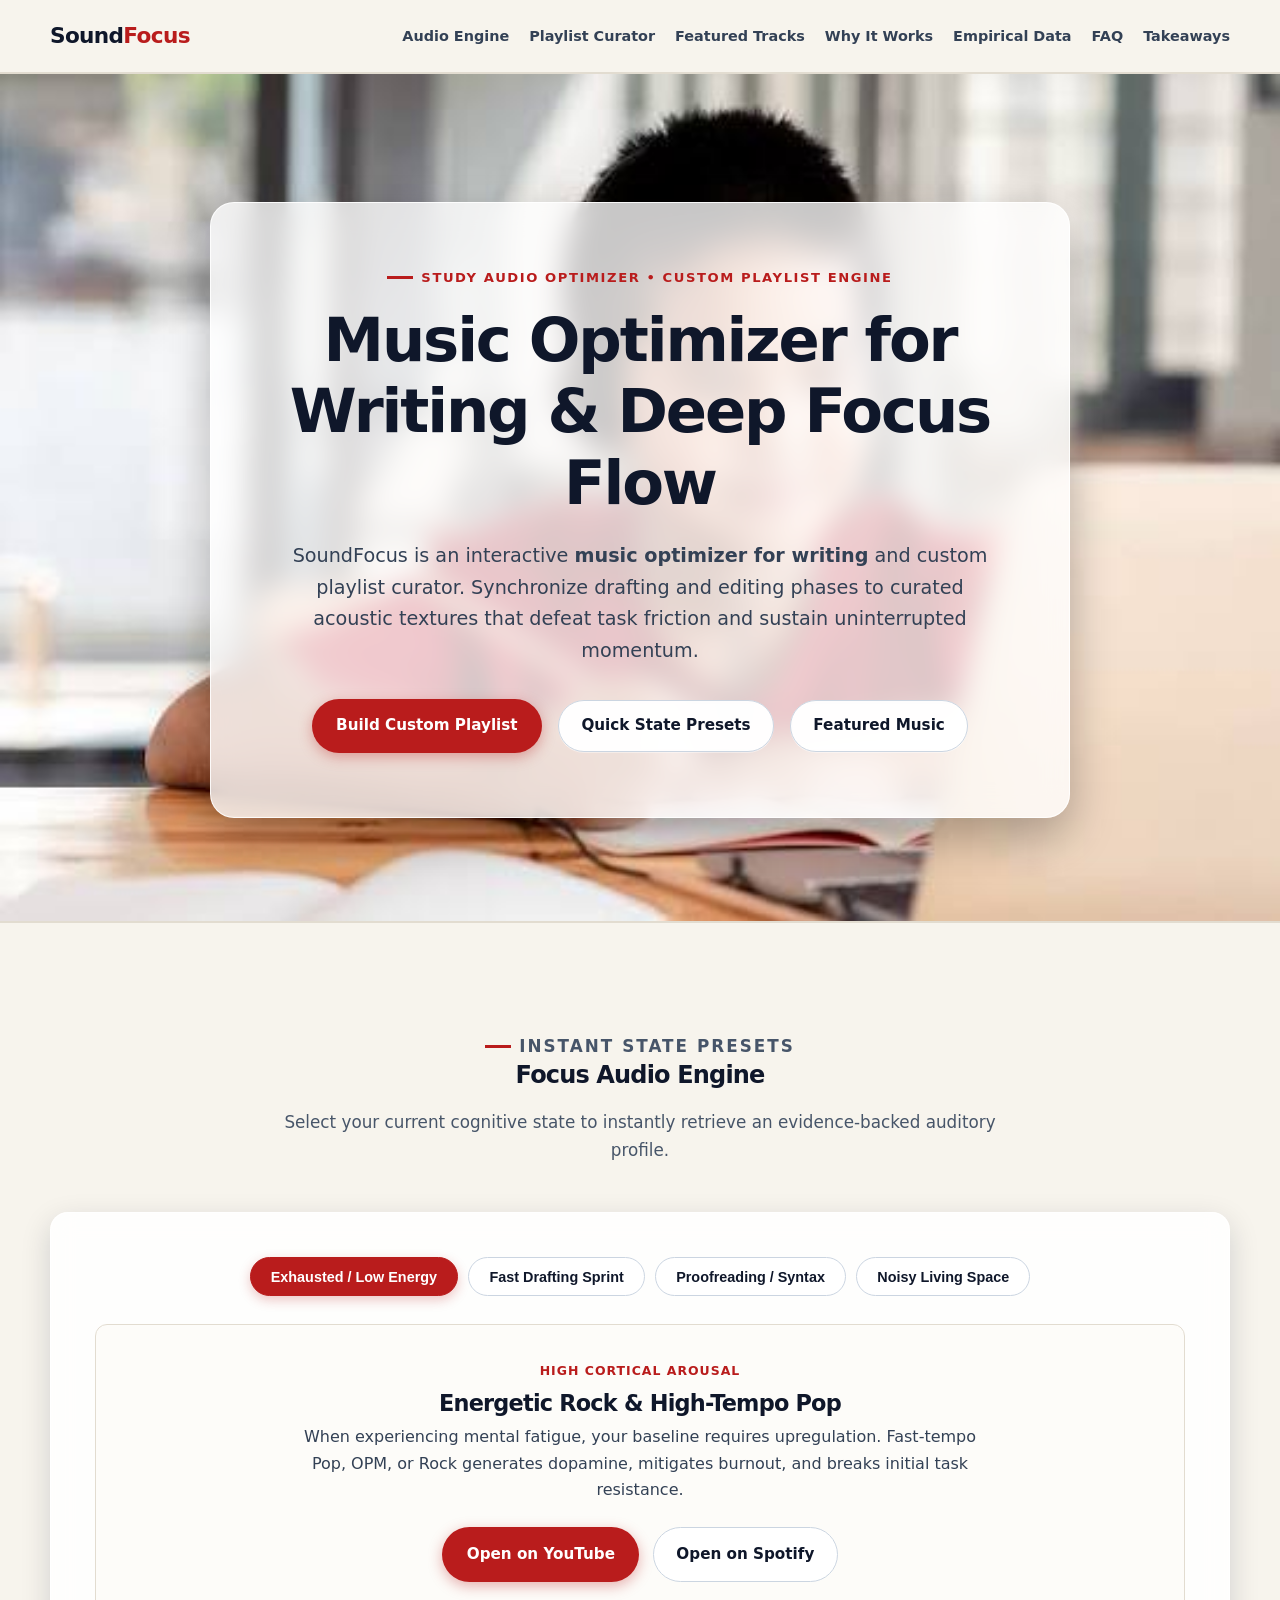
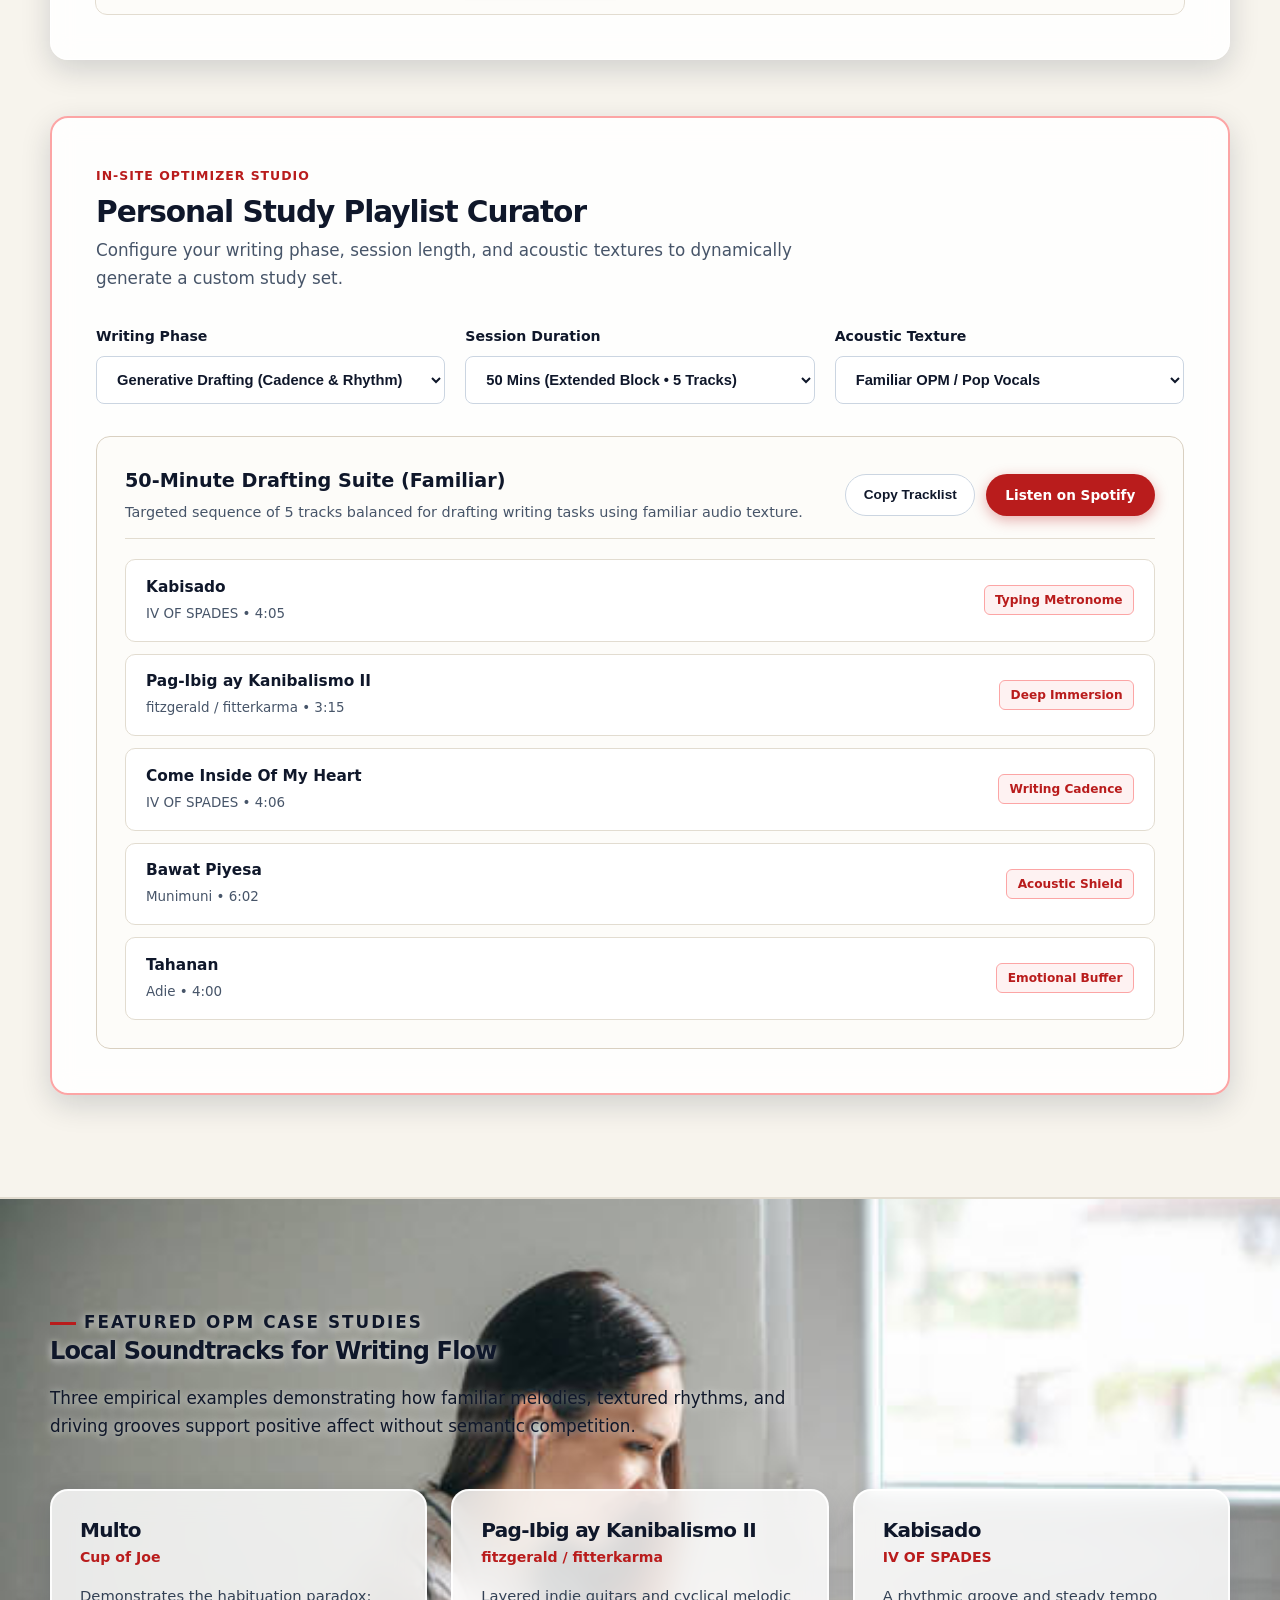
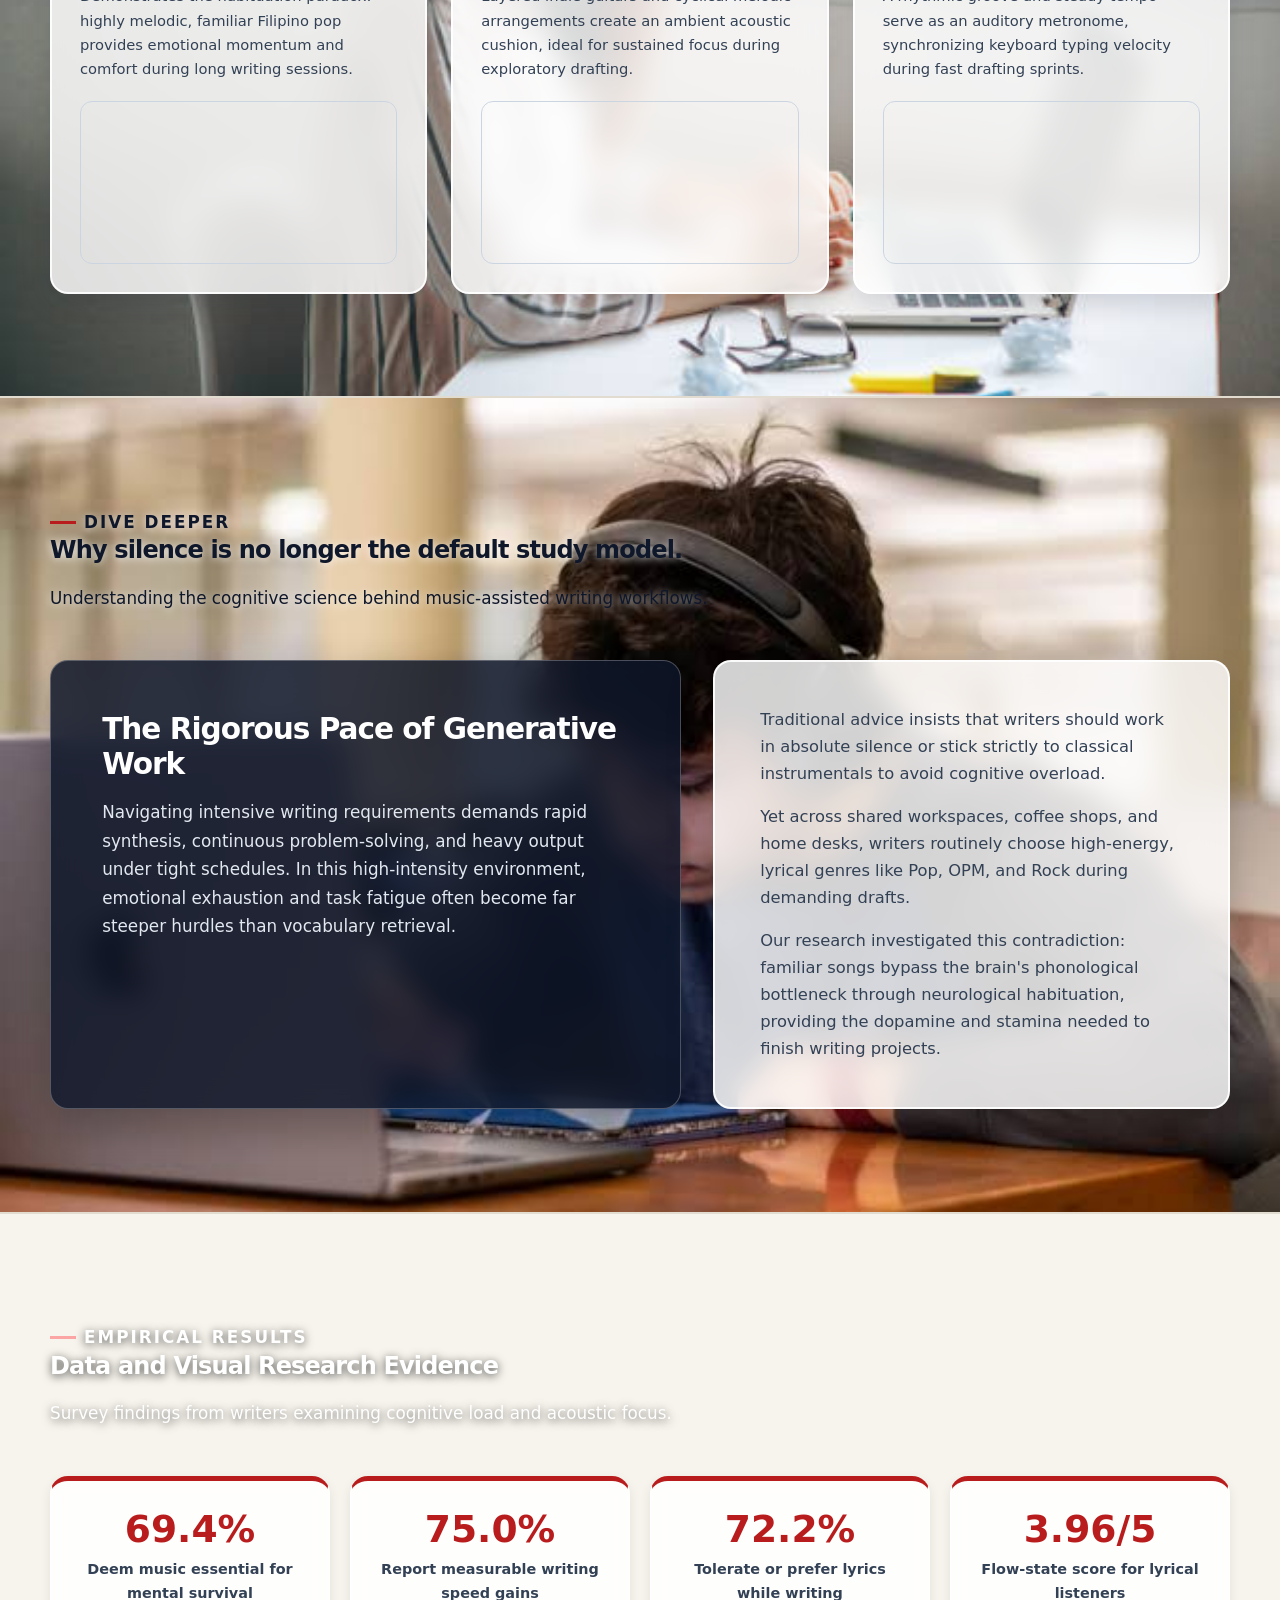
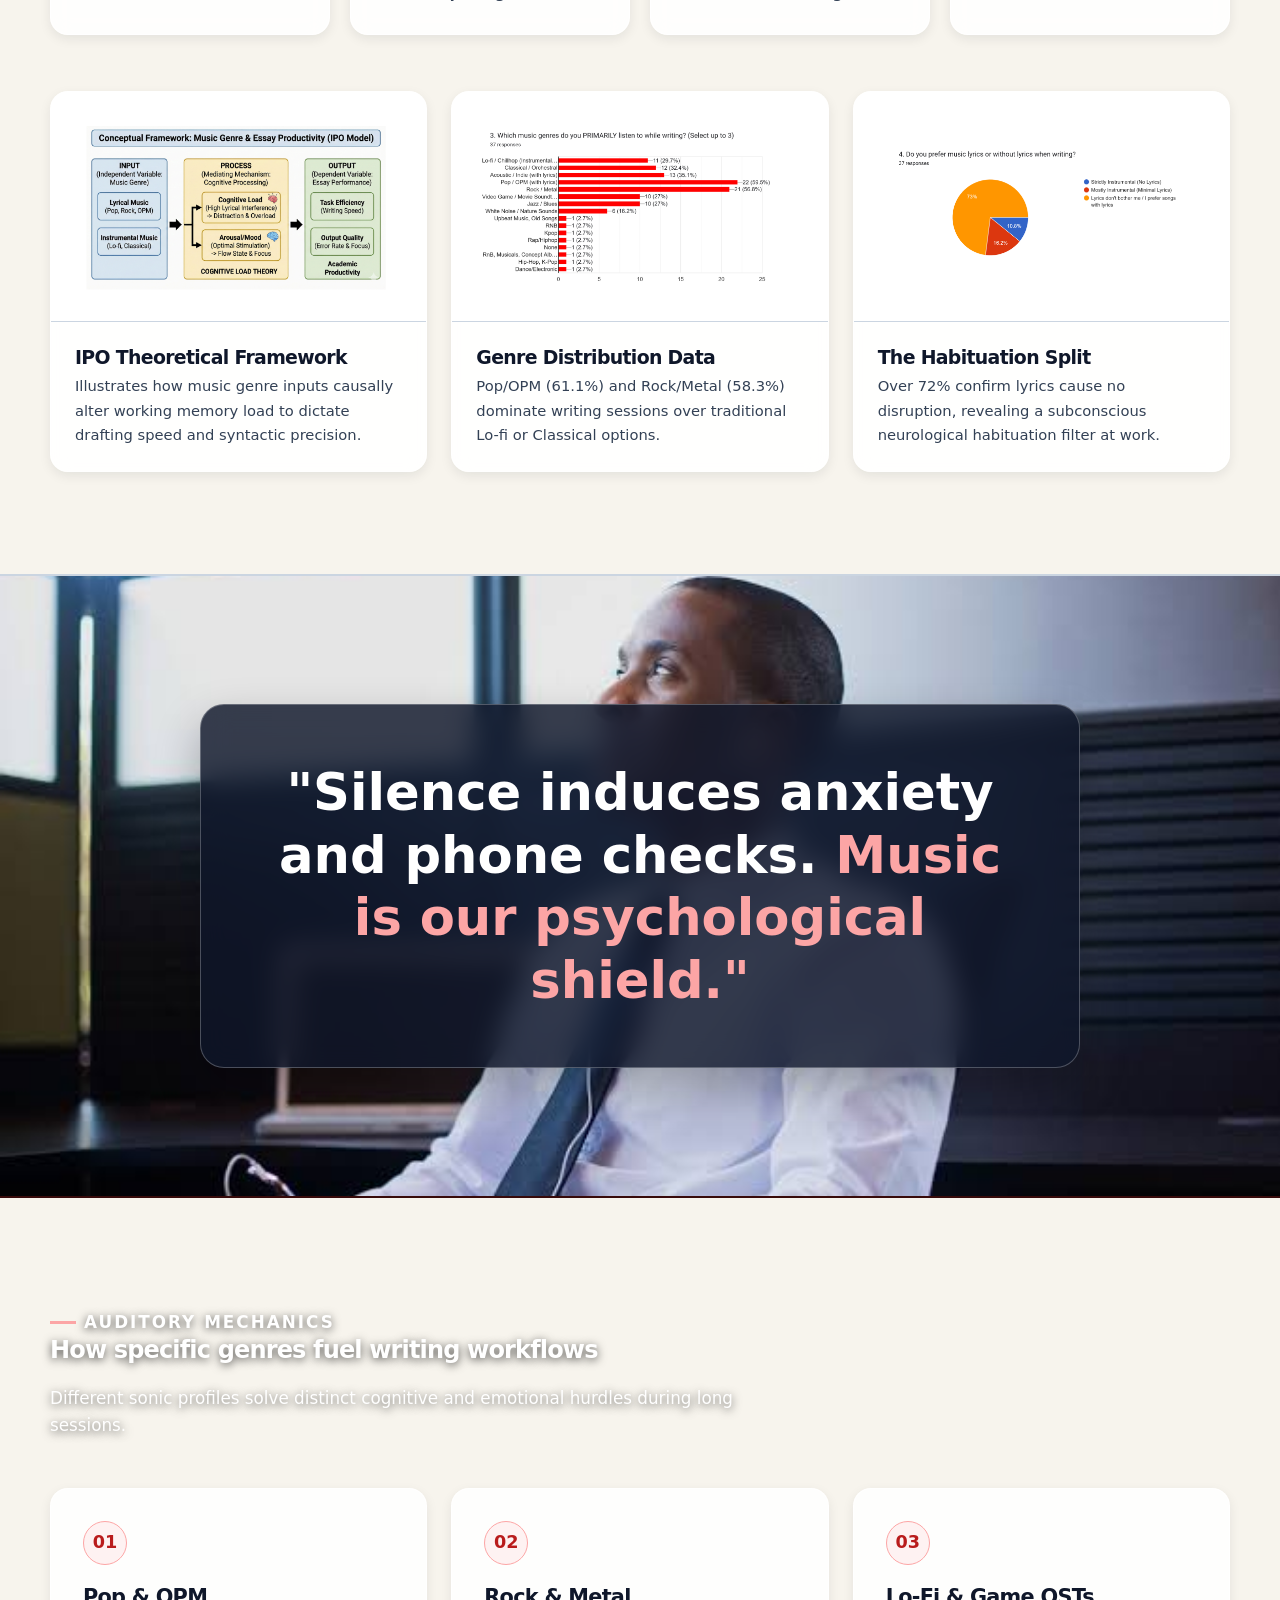
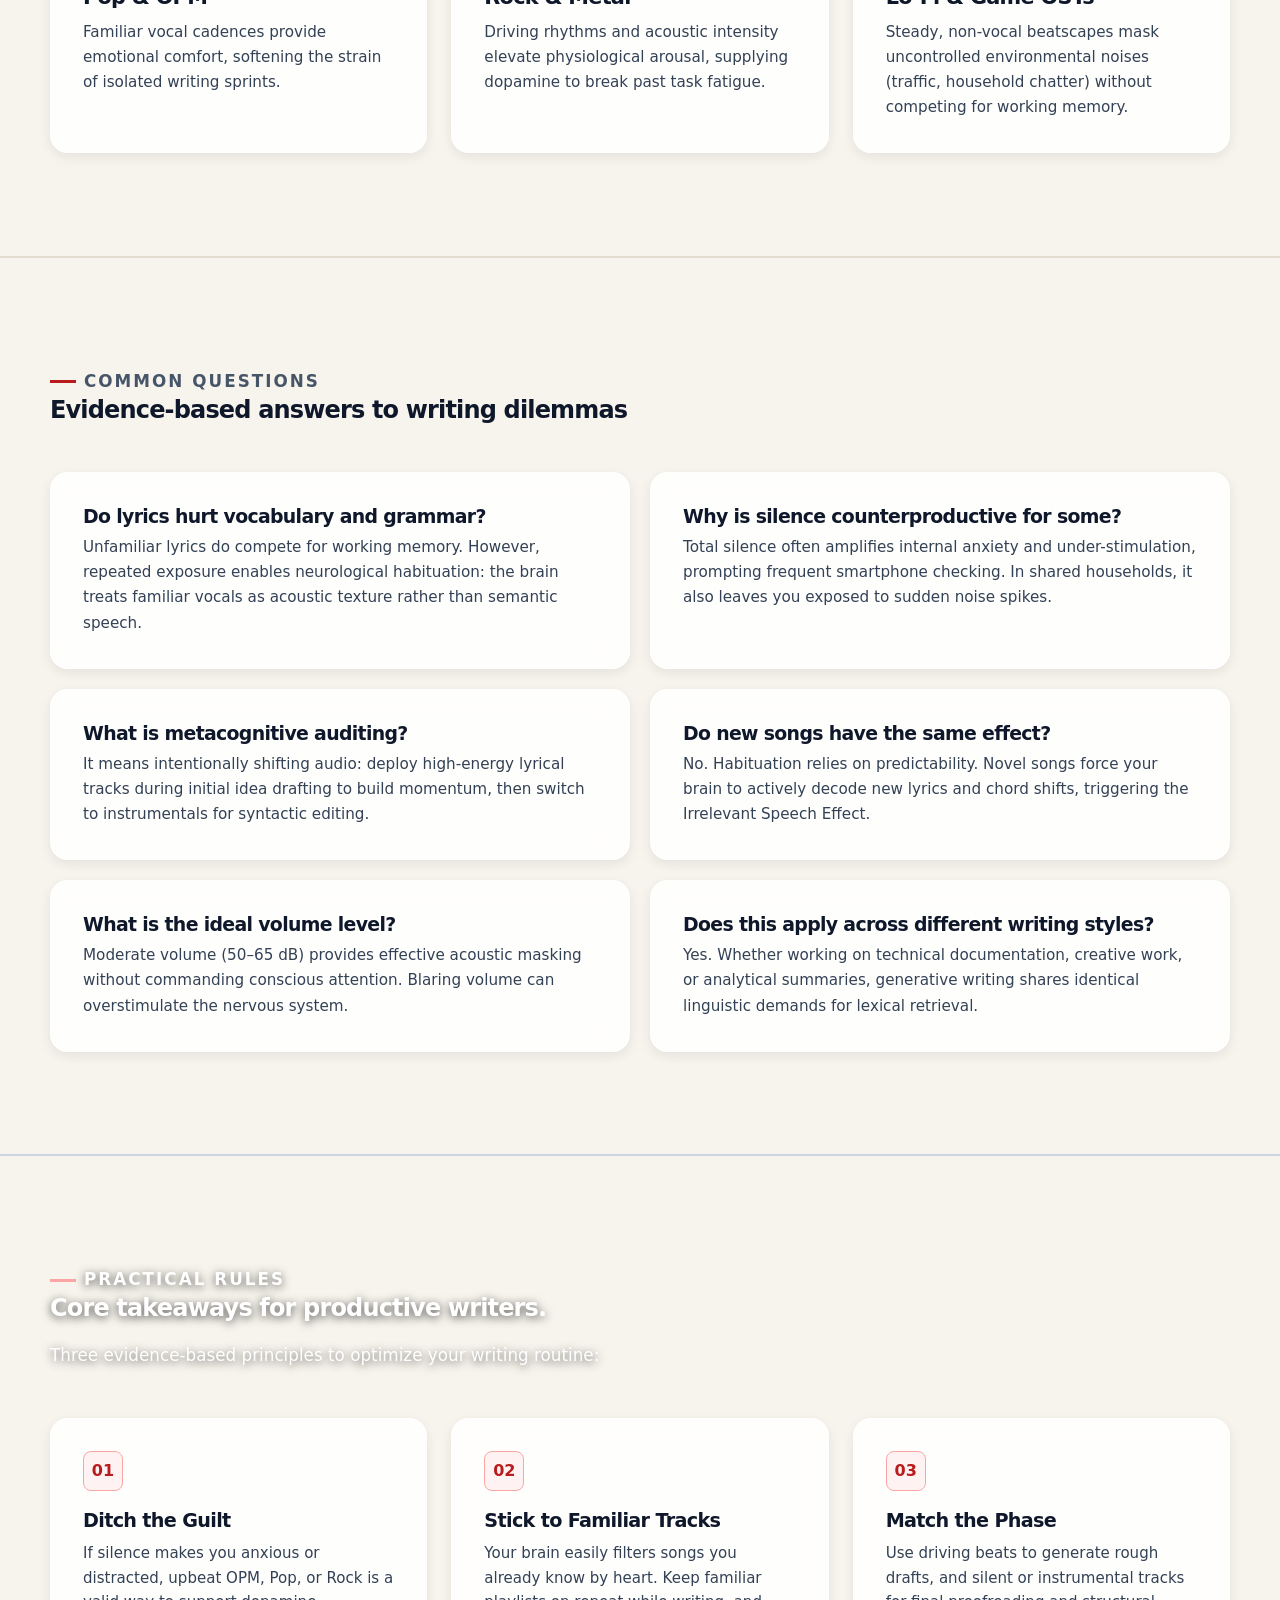
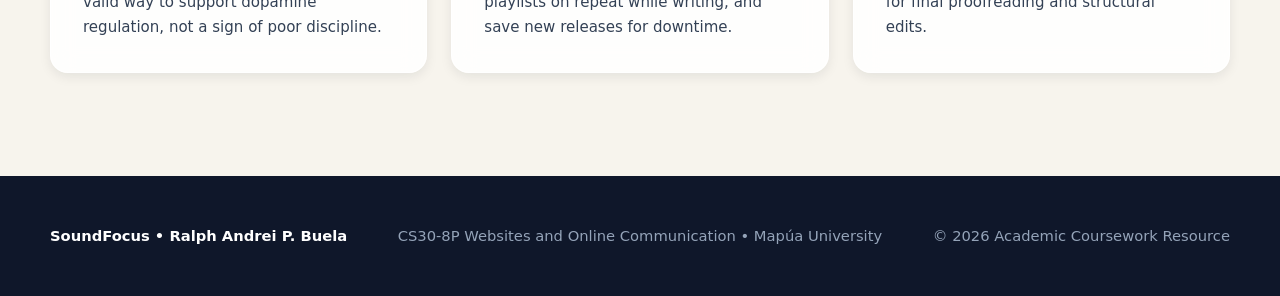
==== commit c53d07ab: "finalizations" ====
--- a/index.html
+++ b/index.html
@@ -84,13 +84,12 @@
 
     <main id="main-content">
         <!-- =====================================================
-             1. HERO SECTION (CENTERED & VISIBLE VIDEO BACKGROUND)
+             1. HERO SECTION (CENTERED & UNFILTERED RAW VIDEO)
         ====================================================== -->
         <section class="hero" aria-labelledby="hero-title">
             <video class="video-bg" autoplay muted loop playsinline preload="auto" poster="./assets/hero-bg.jpg">
                 <source src="./assets/hero-bg-video.mp4" type="video/mp4">
             </video>
-            <div class="video-scrim"></div>
             <div class="container">
                 <div class="hero-glass-box">
                     <p class="eyebrow">Study Audio Optimizer • Custom Playlist Engine</p>
@@ -116,13 +115,13 @@
         </section>
 
         <!-- =====================================================
-             2. PRIMARY SUITE: AUDIO ENGINE & CURATOR
+             2. PRIMARY SUITE: AUDIO ENGINE & CURATOR (HERO-BG IMAGE)
         ====================================================== -->
         <section class="section section-optimizer" id="optimizer" aria-labelledby="optimizer-title">
             <div class="container">
                 
                 <!-- Quick Focus Preset Switcher (Widget 1) -->
-                <div class="section-heading">
+                <div class="section-heading text-center-heading">
                     <p class="eyebrow">Instant State Presets</p>
                     <h2 id="optimizer-title">Focus Audio Engine</h2>
                     <p>
@@ -220,13 +219,12 @@
         </section>
 
         <!-- =====================================================
-             3. FEATURED OPM TRACKS WITH VIDEO BACKDROP
+             3. FEATURED OPM TRACKS (UNFILTERED RAW VIDEO)
         ====================================================== -->
         <section class="section section-track" id="tracks" aria-labelledby="tracks-title">
             <video class="video-bg" autoplay muted loop playsinline preload="auto" poster="./assets/tracks-bg.jpg">
                 <source src="./assets/tracks-bg-video.mp4" type="video/mp4">
             </video>
-            <div class="video-scrim"></div>
             <div class="container">
                 <div class="section-heading">
                     <p class="eyebrow">Featured OPM Case Studies</p>
@@ -313,13 +311,12 @@
         </section>
 
         <!-- =====================================================
-             4. DIVE DEEPER WITH VIDEO BACKDROP
+             4. DIVE DEEPER: WHY IT WORKS (UNFILTERED RAW VIDEO)
         ====================================================== -->
         <section class="section section-background" id="dive-deeper" aria-labelledby="deep-title">
             <video class="video-bg" autoplay muted loop playsinline preload="auto" poster="./assets/deep-bg.jpg">
                 <source src="./assets/deep-dive-video.mp4" type="video/mp4">
             </video>
-            <div class="video-scrim"></div>
             <div class="container">
                 <div class="section-heading">
                     <p class="eyebrow">Dive Deeper</p>
@@ -351,7 +348,7 @@
         </section>
 
         <!-- =====================================================
-             5. EMPIRICAL DATA & RESEARCH VISUALS
+             5. EMPIRICAL DATA & RESEARCH VISUALS (DEEP-BG IMAGE)
         ====================================================== -->
         <section class="section section-evidence" id="evidence" aria-labelledby="evidence-title">
             <div class="container">
@@ -425,7 +422,7 @@
         </section>
 
         <!-- =====================================================
-             6. STATEMENT BANNER (VIBRANT PHOTO 3)
+             6. STATEMENT BANNER (QUOTE-BG IMAGE)
         ====================================================== -->
         <section class="quote-section" aria-label="Key finding">
             <div class="container">
@@ -440,7 +437,7 @@
         </section>
 
         <!-- =====================================================
-             7. AUDITORY GENRE MECHANICS
+             7. AUDITORY GENRE MECHANICS (TRACKS-BG IMAGE)
         ====================================================== -->
         <section class="section section-genres" id="genres" aria-labelledby="genres-title">
             <div class="container">
@@ -478,7 +475,7 @@
         </section>
 
         <!-- =====================================================
-             8. FAQS SECTION
+             8. FAQS SECTION (HERO-BG IMAGE)
         ====================================================== -->
         <section class="section section-faq" id="faq" aria-labelledby="faq-title">
             <div class="container">
@@ -516,7 +513,7 @@
         </section>
 
         <!-- =====================================================
-             9. PRACTICAL TAKEAWAYS
+             9. PRACTICAL TAKEAWAYS (DEEP-BG IMAGE)
         ====================================================== -->
         <section class="section section-takeaways" id="takeaways" aria-labelledby="takeaways-title">
             <div class="container">
@@ -561,14 +558,12 @@
 
     <!-- Interactive Logic & Auto-Play Enforcer -->
     <script>
-        // Force browser to play all background videos even if initially throttled
         function ensureVideosPlay() {
             document.querySelectorAll('video').forEach(video => {
                 video.muted = true;
                 const playPromise = video.play();
                 if (playPromise !== undefined) {
                     playPromise.catch(() => {
-                        // Retry on user interaction if browser blocked strict autoplay
                         window.addEventListener('click', () => video.play(), { once: true });
                         window.addEventListener('touchstart', () => video.play(), { once: true });
                     });
--- a/template.css
+++ b/template.css
@@ -1,5 +1,6 @@
 /* =========================================================
-   SOUNDFOCUS: COMPLETE STYLESHEET WITH CENTERED HERO & VIDEO
+   SOUNDFOCUS: COMPLETE UNFILTERED VIDEO & PHOTO BACKDROPS
+   Centered Hero & Total Visual Immersion Across All Sections
    Accent: Cardinal Red (#b91c1c) | Ink: Slate (#0f172a)
 ========================================================= */
 
@@ -95,10 +96,12 @@
 .container {
   width: min(var(--max-width), calc(100% - 2.5rem));
   margin-inline: auto;
-}
-
-/* =========================================================
-   UNIVERSAL VIDEO BACKGROUND RULES
+  position: relative;
+  z-index: 2;
+}
+
+/* =========================================================
+   PURE UNFILTERED VIDEO BACKGROUND (NO DARK OVERLAYS)
 ========================================================= */
 .video-bg {
   position: absolute;
@@ -114,14 +117,6 @@
   pointer-events: none;
 }
 
-.video-scrim {
-  position: absolute;
-  inset: 0;
-  background: rgba(15, 23, 42, 0.42);
-  z-index: 1;
-  pointer-events: none;
-}
-
 /* =========================================================
    TOP NAVIGATION BAR
 ========================================================= */
@@ -225,11 +220,17 @@
 .section {
   padding: clamp(5rem, 8vw, 7.5rem) 0;
   position: relative;
+  overflow: hidden;
 }
 
 .section-heading {
   max-width: 760px;
   margin-bottom: 3rem;
+}
+
+.text-center-heading {
+  margin-inline: auto;
+  text-align: center;
 }
 
 .section-heading p {
@@ -265,7 +266,7 @@
 }
 
 /* =========================================================
-   1. HERO: CENTERED SYMMETRY WITH TRANSLUCENT FROSTED GLASS
+   1. HERO: CENTERED SYMMETRY + UNFILTERED RAW VIDEO
 ========================================================= */
 .hero {
   position: relative;
@@ -274,14 +275,11 @@
   display: flex;
   align-items: center;
   justify-content: center;
-  background-color: #0f172a;
   padding: clamp(6rem, 10vw, 9rem) 0 clamp(4.5rem, 8vw, 7rem);
   border-bottom: 2px solid var(--border-light);
 }
 
 .hero .container {
-  position: relative;
-  z-index: 2;
   display: flex;
   justify-content: center;
 }
@@ -290,12 +288,12 @@
   max-width: 860px;
   width: 100%;
   margin-inline: auto;
-  background: rgba(255, 255, 255, 0.84);
-  backdrop-filter: blur(12px);
-  -webkit-backdrop-filter: blur(12px);
+  background: rgba(255, 255, 255, 0.78);
+  backdrop-filter: blur(14px);
+  -webkit-backdrop-filter: blur(14px);
   padding: clamp(2.5rem, 5vw, 4rem);
   border-radius: 24px;
-  border: 2px solid rgba(255, 255, 255, 0.9);
+  border: 1.5px solid rgba(255, 255, 255, 0.85);
   box-shadow: var(--shadow-lg);
   display: flex;
   flex-direction: column;
@@ -334,16 +332,18 @@
 }
 
 /* =========================================================
-   2. PRIMARY OPTIMIZER & CURATOR WORKSPACE
+   2. PRIMARY SUITE: AUDIO ENGINE & CURATOR (hero-bg.jpg)
 ========================================================= */
 .section-optimizer {
-  background-color: #faf8f4;
+  background: url("./assets/hero-bg.jpg") center / cover no-repeat fixed;
   border-bottom: 2px solid var(--border-light);
 }
 
 .configurator-wrap {
-  background: var(--white);
-  border: 1.5px solid var(--border-card);
+  background: rgba(255, 255, 255, 0.88);
+  backdrop-filter: blur(12px);
+  -webkit-backdrop-filter: blur(12px);
+  border: 1.5px solid rgba(255, 255, 255, 0.9);
   border-radius: var(--radius);
   padding: clamp(1.75rem, 4vw, 2.75rem);
   box-shadow: var(--shadow-md);
@@ -359,7 +359,7 @@
 }
 
 .config-btn {
-  background: #f1f5f9;
+  background: #ffffff;
   border: 1.5px solid var(--border-slate);
   color: var(--ink);
   padding: 0.65rem 1.25rem;
@@ -379,10 +379,11 @@
 }
 
 .config-box {
-  background: #fdfcf9;
+  background: rgba(253, 252, 249, 0.92);
   border: 1.5px solid var(--border-light);
   border-radius: 12px;
   padding: 2rem;
+  text-align: center;
 }
 
 .config-tag {
@@ -405,6 +406,8 @@
   color: var(--ink-secondary);
   font-size: 1rem;
   margin: 0;
+  max-width: 680px;
+  margin-inline: auto;
 }
 
 .config-actions {
@@ -412,11 +415,14 @@
   gap: 0.85rem;
   flex-wrap: wrap;
   margin-top: 1.5rem;
+  justify-content: center;
 }
 
 /* In-Site Custom Curator Box */
 .curator-widget {
-  background: #ffffff;
+  background: rgba(255, 255, 255, 0.88);
+  backdrop-filter: blur(12px);
+  -webkit-backdrop-filter: blur(12px);
   border: 2px solid var(--cardinal-border);
   border-radius: var(--radius);
   padding: clamp(1.75rem, 4vw, 2.75rem);
@@ -448,7 +454,7 @@
   padding: 0.7rem 1rem;
   border-radius: var(--radius-sm);
   border: 1.5px solid var(--border-slate);
-  background-color: #f8fafc;
+  background-color: #ffffff;
   color: var(--ink);
   font-size: 0.92rem;
   font-weight: 600;
@@ -461,7 +467,7 @@
 }
 
 .curator-results {
-  background: #fdfcf9;
+  background: rgba(253, 252, 249, 0.94);
   border: 1.5px solid var(--border-card);
   border-radius: 14px;
   padding: 1.75rem;
@@ -519,32 +525,26 @@
 }
 
 /* =========================================================
-   3. FEATURED OPM TRACKS WITH VIDEO BACKDROP
+   3. FEATURED OPM TRACKS (UNFILTERED RAW VIDEO)
 ========================================================= */
 .section-track {
   position: relative;
   overflow: hidden;
-  background-color: #0f172a;
   border-bottom: 2px solid var(--border-light);
-}
-
-.section-track .container {
-  position: relative;
-  z-index: 2;
 }
 
 .section-track .section-heading h2,
 .section-track .section-heading p {
-  color: #ffffff !important;
-  text-shadow: 0 2px 10px rgba(0, 0, 0, 0.7);
+  color: #0f172a !important;
+  text-shadow: 0 1px 8px rgba(255, 255, 255, 0.85);
 }
 
 .section-track .eyebrow {
-  color: #fca5a5;
+  color: var(--cardinal);
 }
 
 .section-track .eyebrow::before {
-  background: #fca5a5;
+  background: var(--cardinal);
 }
 
 .tracks-grid-3 {
@@ -554,9 +554,9 @@
 }
 
 .track-box {
-  background: rgba(255, 255, 255, 0.88);
-  backdrop-filter: blur(12px);
-  -webkit-backdrop-filter: blur(12px);
+  background: rgba(255, 255, 255, 0.82);
+  backdrop-filter: blur(14px);
+  -webkit-backdrop-filter: blur(14px);
   border: 2px solid rgba(255, 255, 255, 0.9);
   border-radius: var(--radius);
   padding: 1.75rem;
@@ -592,32 +592,26 @@
 }
 
 /* =========================================================
-   4. DIVE DEEPER WITH VIDEO BACKDROP
+   4. DIVE DEEPER: WHY IT WORKS (UNFILTERED RAW VIDEO)
 ========================================================= */
 .section-background {
   position: relative;
   overflow: hidden;
-  background-color: #0f172a;
   border-bottom: 2px solid var(--border-light);
-}
-
-.section-background .container {
-  position: relative;
-  z-index: 2;
 }
 
 .section-background .section-heading h2,
 .section-background .section-heading p {
-  color: #ffffff !important;
-  text-shadow: 0 2px 10px rgba(0, 0, 0, 0.7);
+  color: #0f172a !important;
+  text-shadow: 0 1px 8px rgba(255, 255, 255, 0.85);
 }
 
 .section-background .eyebrow {
-  color: #fca5a5;
+  color: var(--cardinal);
 }
 
 .section-background .eyebrow::before {
-  background: #fca5a5;
+  background: var(--cardinal);
 }
 
 .intro-grid {
@@ -629,11 +623,11 @@
 
 .statement {
   padding: clamp(2rem, 4vw, 3.25rem);
-  background: rgba(15, 23, 42, 0.88);
-  backdrop-filter: blur(12px);
-  -webkit-backdrop-filter: blur(12px);
+  background: rgba(15, 23, 42, 0.84);
+  backdrop-filter: blur(14px);
+  -webkit-backdrop-filter: blur(14px);
   color: #ffffff;
-  border: 1.5px solid rgba(255, 255, 255, 0.15);
+  border: 1.5px solid rgba(255, 255, 255, 0.25);
   border-radius: var(--radius);
   box-shadow: var(--shadow-lg);
 }
@@ -652,9 +646,9 @@
 }
 
 .intro-text {
-  background: rgba(255, 255, 255, 0.88);
-  backdrop-filter: blur(12px);
-  -webkit-backdrop-filter: blur(12px);
+  background: rgba(255, 255, 255, 0.82);
+  backdrop-filter: blur(14px);
+  -webkit-backdrop-filter: blur(14px);
   border: 2px solid rgba(255, 255, 255, 0.9);
   border-radius: var(--radius);
   padding: clamp(2rem, 3.5vw, 3rem);
@@ -676,11 +670,25 @@
 }
 
 /* =========================================================
-   5. EMPIRICAL EVIDENCE & DATA GALLERY
+   5. EMPIRICAL DATA & RESEARCH VISUALS (deep-bg.jpg)
 ========================================================= */
 .section-evidence {
-  background-color: #f1f5f9;
+  background: url("./assets/deep-bg.jpg") center / cover no-repeat fixed;
   border-bottom: 2px solid var(--border-slate);
+}
+
+.section-evidence .section-heading h2,
+.section-evidence .section-heading p {
+  color: #ffffff !important;
+  text-shadow: 0 2px 10px rgba(0, 0, 0, 0.7);
+}
+
+.section-evidence .eyebrow {
+  color: #fca5a5;
+}
+
+.section-evidence .eyebrow::before {
+  background: #fca5a5;
 }
 
 .metrics-row {
@@ -692,8 +700,10 @@
 
 .metric-card {
   padding: 1.75rem 1.25rem;
-  background: var(--white);
-  border: 1.5px solid var(--border-slate);
+  background: rgba(255, 255, 255, 0.88);
+  backdrop-filter: blur(10px);
+  -webkit-backdrop-filter: blur(10px);
+  border: 1.5px solid rgba(255, 255, 255, 0.9);
   border-top: 5px solid var(--cardinal);
   border-radius: var(--radius);
   text-align: center;
@@ -721,8 +731,10 @@
 }
 
 .visual-card {
-  background: var(--white);
-  border: 1.5px solid var(--border-slate);
+  background: rgba(255, 255, 255, 0.92);
+  backdrop-filter: blur(10px);
+  -webkit-backdrop-filter: blur(10px);
+  border: 1.5px solid rgba(255, 255, 255, 0.9);
   border-radius: var(--radius);
   overflow: hidden;
   box-shadow: var(--shadow-sm);
@@ -769,9 +781,9 @@
 .quote-glass-box {
   max-width: 880px;
   margin: 0 auto;
-  background: rgba(15, 23, 42, 0.86);
-  backdrop-filter: blur(12px);
-  -webkit-backdrop-filter: blur(12px);
+  background: rgba(15, 23, 42, 0.82);
+  backdrop-filter: blur(14px);
+  -webkit-backdrop-filter: blur(14px);
   padding: clamp(2rem, 5vw, 3.5rem);
   border-radius: 24px;
   border: 1.5px solid rgba(255, 255, 255, 0.25);
@@ -795,11 +807,25 @@
 }
 
 /* =========================================================
-   7. GENRE PROFILES (Warm Oat Canvas)
+   7. GENRE PROFILES (tracks-bg.jpg)
 ========================================================= */
 .section-genres {
-  background-color: var(--bg-sand);
+  background: url("./assets/tracks-bg.jpg") center / cover no-repeat fixed;
   border-bottom: 2px solid var(--border-light);
+}
+
+.section-genres .section-heading h2,
+.section-genres .section-heading p {
+  color: #ffffff !important;
+  text-shadow: 0 2px 10px rgba(0, 0, 0, 0.7);
+}
+
+.section-genres .eyebrow {
+  color: #fca5a5;
+}
+
+.section-genres .eyebrow::before {
+  background: #fca5a5;
 }
 
 .journey-grid {
@@ -812,8 +838,10 @@
   position: relative;
   min-height: 250px;
   padding: 2rem;
-  background: var(--white);
-  border: 1.5px solid var(--border-card);
+  background: rgba(255, 255, 255, 0.86);
+  backdrop-filter: blur(12px);
+  -webkit-backdrop-filter: blur(12px);
+  border: 1.5px solid rgba(255, 255, 255, 0.9);
   border-radius: var(--radius);
   box-shadow: var(--shadow-sm);
 }
@@ -846,10 +874,10 @@
 }
 
 /* =========================================================
-   8. FAQS (Clean White Card Tiles)
+   8. FAQS (hero-bg.jpg)
 ========================================================= */
 .section-faq {
-  background-color: var(--white);
+  background: url("./assets/hero-bg.jpg") center / cover no-repeat fixed;
   border-bottom: 2px solid var(--border-slate);
 }
 
@@ -861,8 +889,10 @@
 
 .faq-card {
   padding: 2rem;
-  background: #fdfcf9;
-  border: 1.5px solid var(--border-card);
+  background: rgba(255, 255, 255, 0.88);
+  backdrop-filter: blur(12px);
+  -webkit-backdrop-filter: blur(12px);
+  border: 1.5px solid rgba(255, 255, 255, 0.95);
   border-radius: var(--radius);
   box-shadow: var(--shadow-sm);
 }
@@ -880,10 +910,24 @@
 }
 
 /* =========================================================
-   9. TAKEAWAYS (Parchment Summary Base)
+   9. TAKEAWAYS (deep-bg.jpg)
 ========================================================= */
 .section-takeaways {
-  background-color: #ede6d8;
+  background: url("./assets/deep-bg.jpg") center / cover no-repeat fixed;
+}
+
+.section-takeaways .section-heading h2,
+.section-takeaways .section-heading p {
+  color: #ffffff !important;
+  text-shadow: 0 2px 10px rgba(0, 0, 0, 0.7);
+}
+
+.section-takeaways .eyebrow {
+  color: #fca5a5;
+}
+
+.section-takeaways .eyebrow::before {
+  background: #fca5a5;
 }
 
 .takeaways-3-col {
@@ -893,8 +937,10 @@
 }
 
 .takeaway-block {
-  background: var(--white);
-  border: 1.5px solid var(--border-card);
+  background: rgba(255, 255, 255, 0.88);
+  backdrop-filter: blur(12px);
+  -webkit-backdrop-filter: blur(12px);
+  border: 1.5px solid rgba(255, 255, 255, 0.95);
   border-radius: var(--radius);
   padding: 2rem;
   box-shadow: var(--shadow-sm);
@@ -933,6 +979,8 @@
   padding: 3rem 0;
   background: #0f172a;
   color: #94a3b8;
+  position: relative;
+  z-index: 2;
 }
 
 .footer-grid {
@@ -955,6 +1003,9 @@
    RESPONSIVE DESIGN BREAKPOINTS
 ========================================================= */
 @media (max-width: 1000px) {
+  .hero-glass-box {
+    max-width: 100%;
+  }
   .metrics-row,
   .visuals-grid,
   .tracks-grid-3,
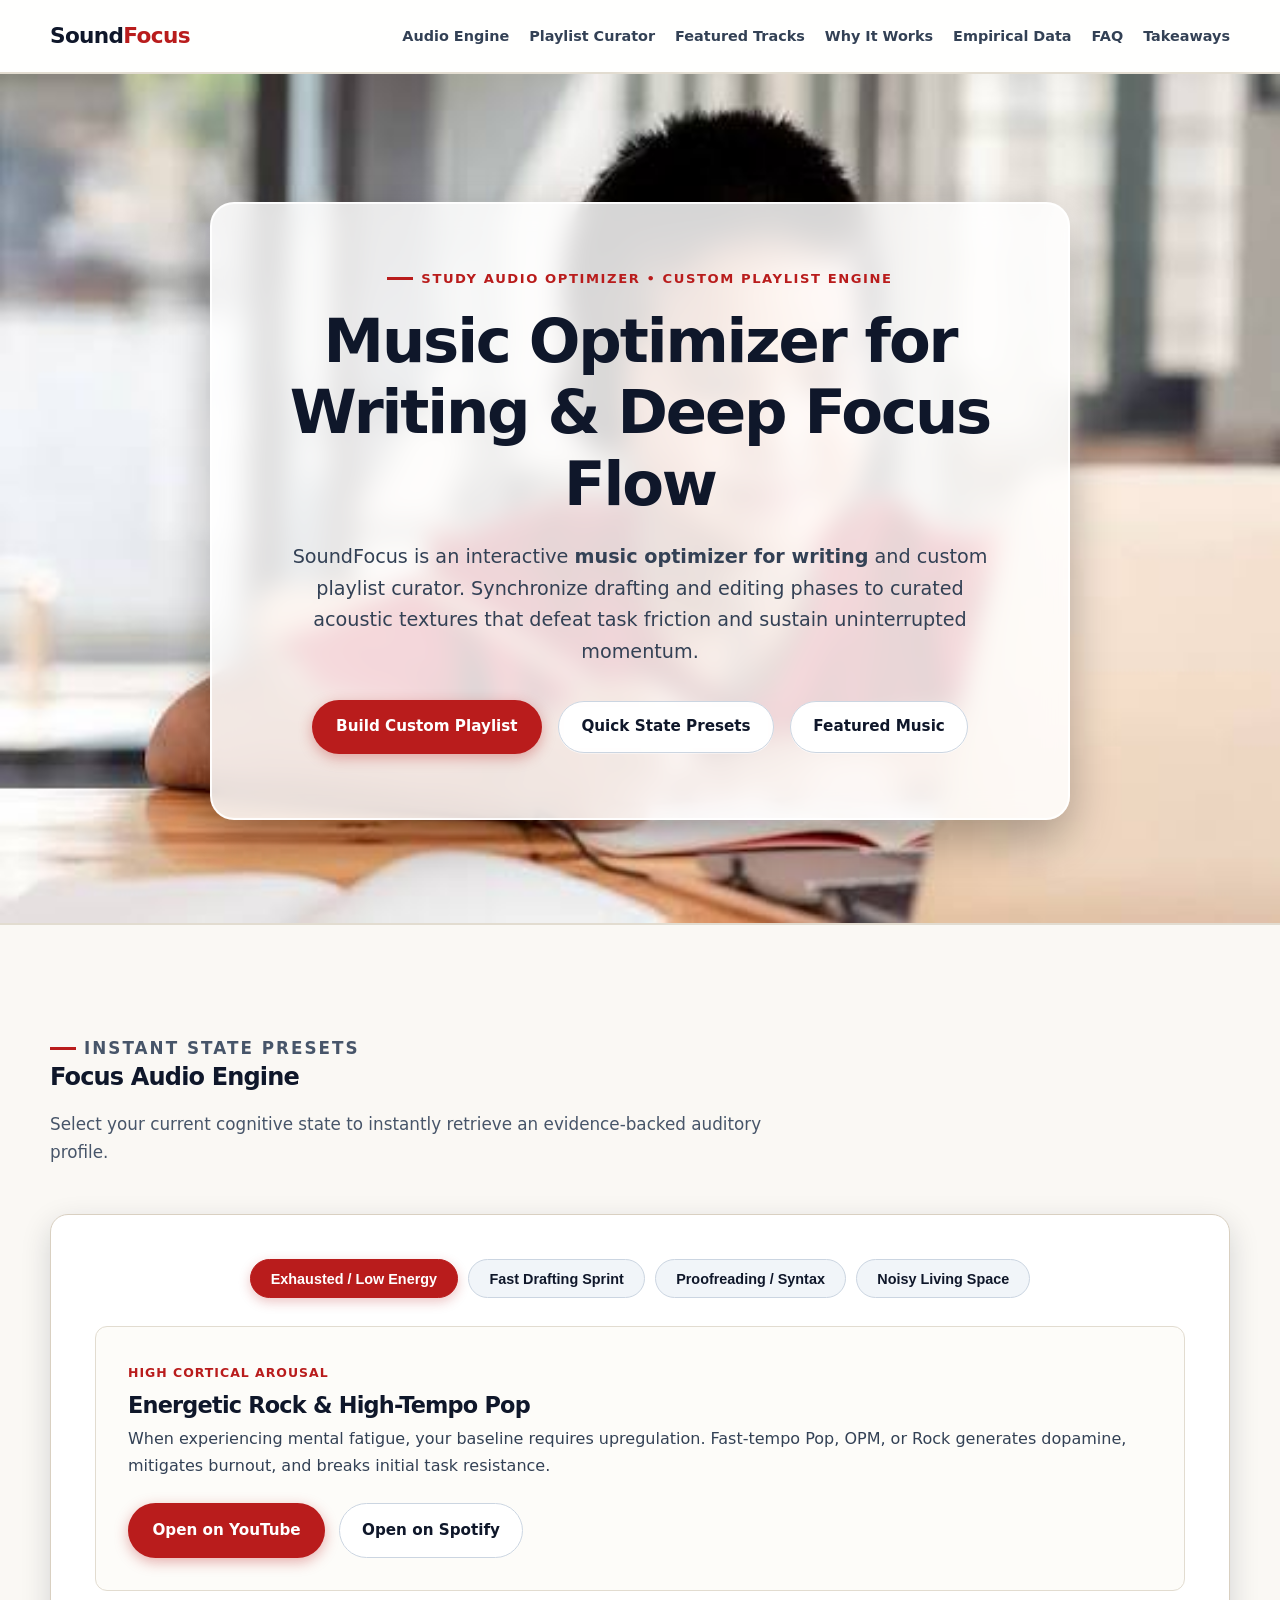
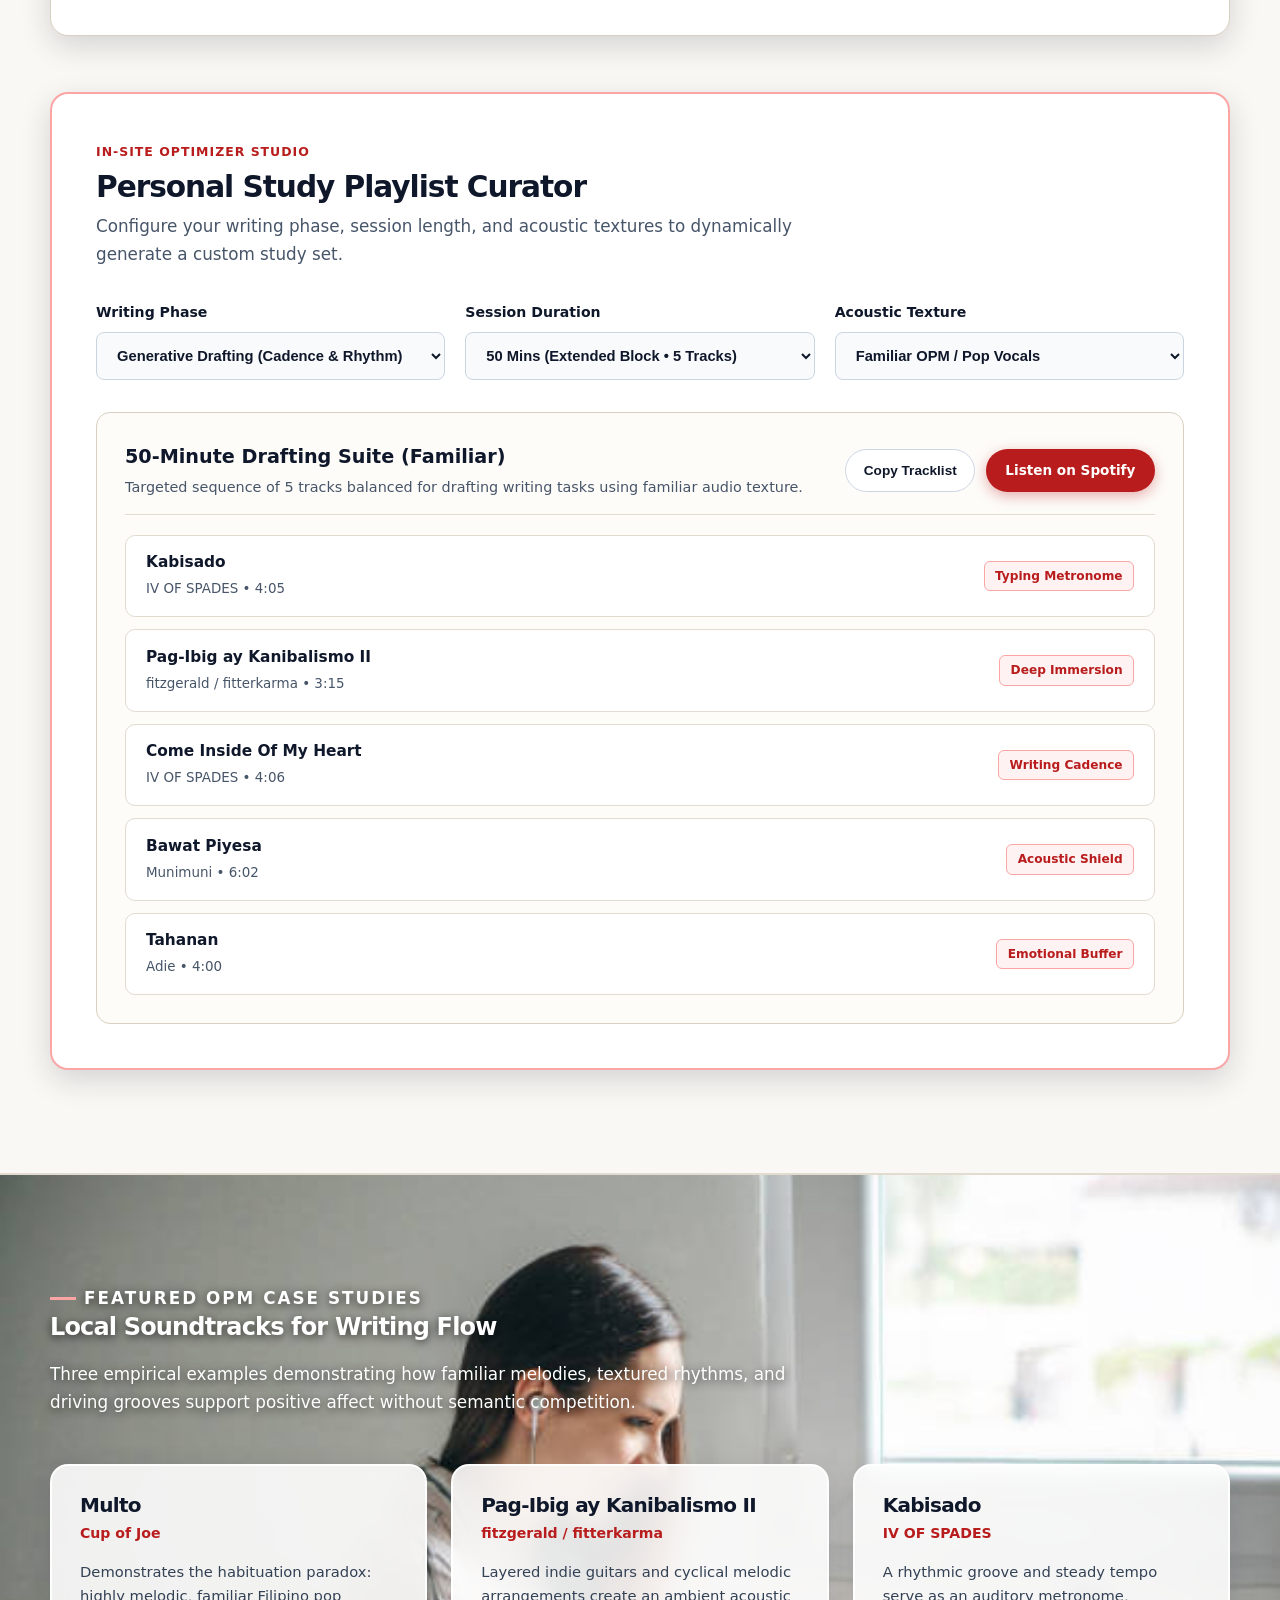
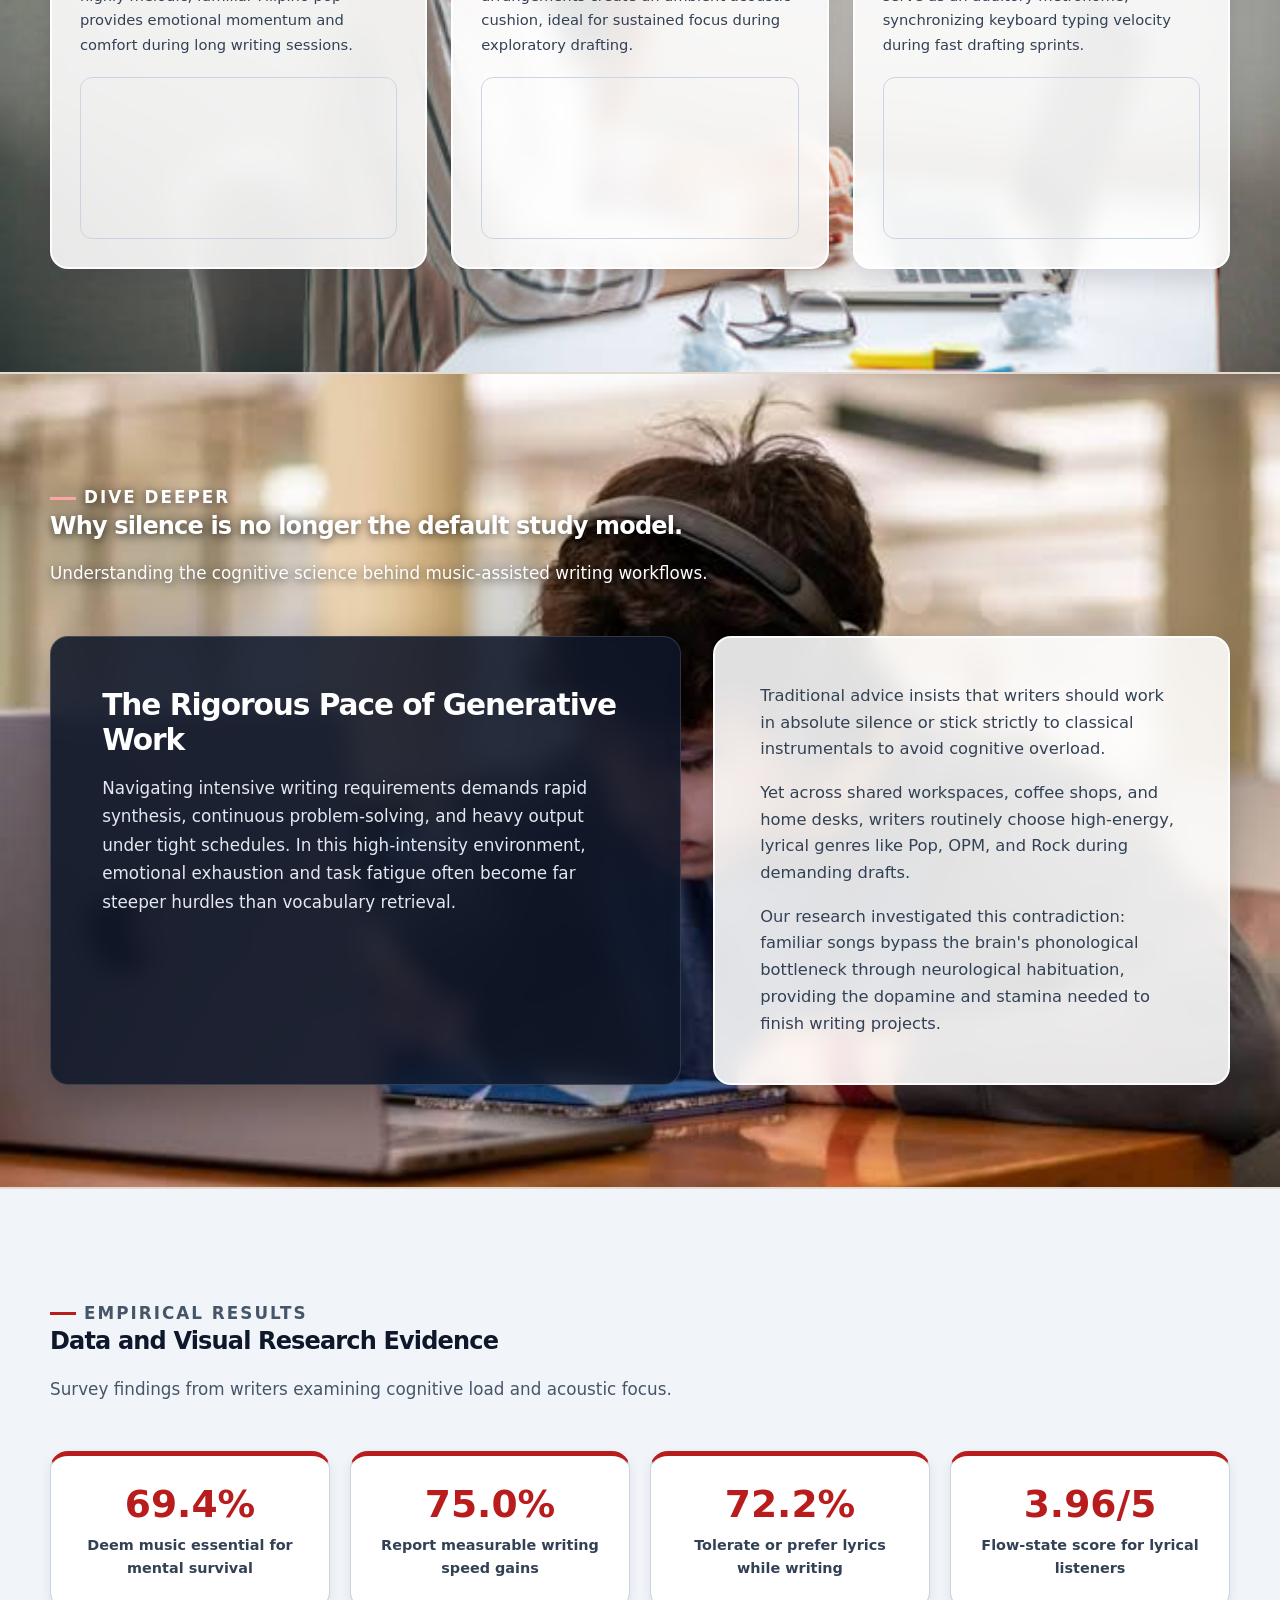
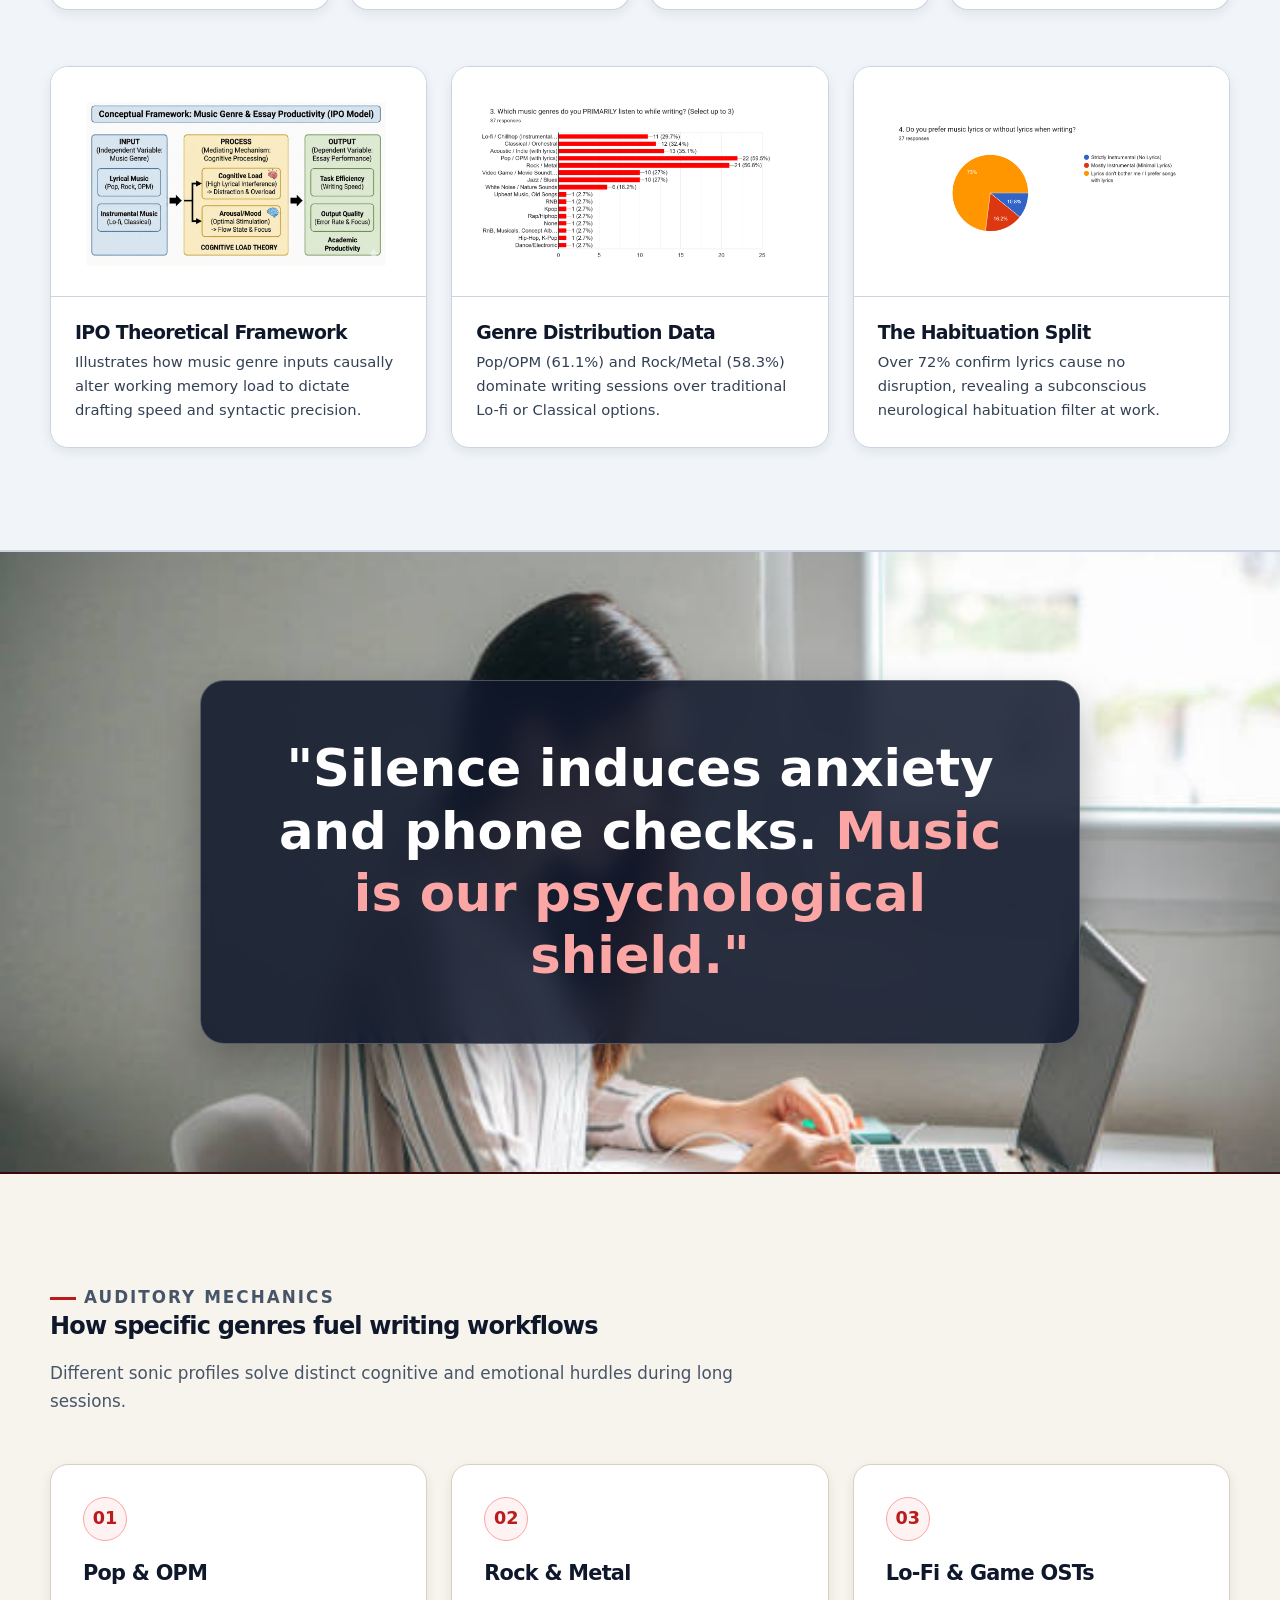
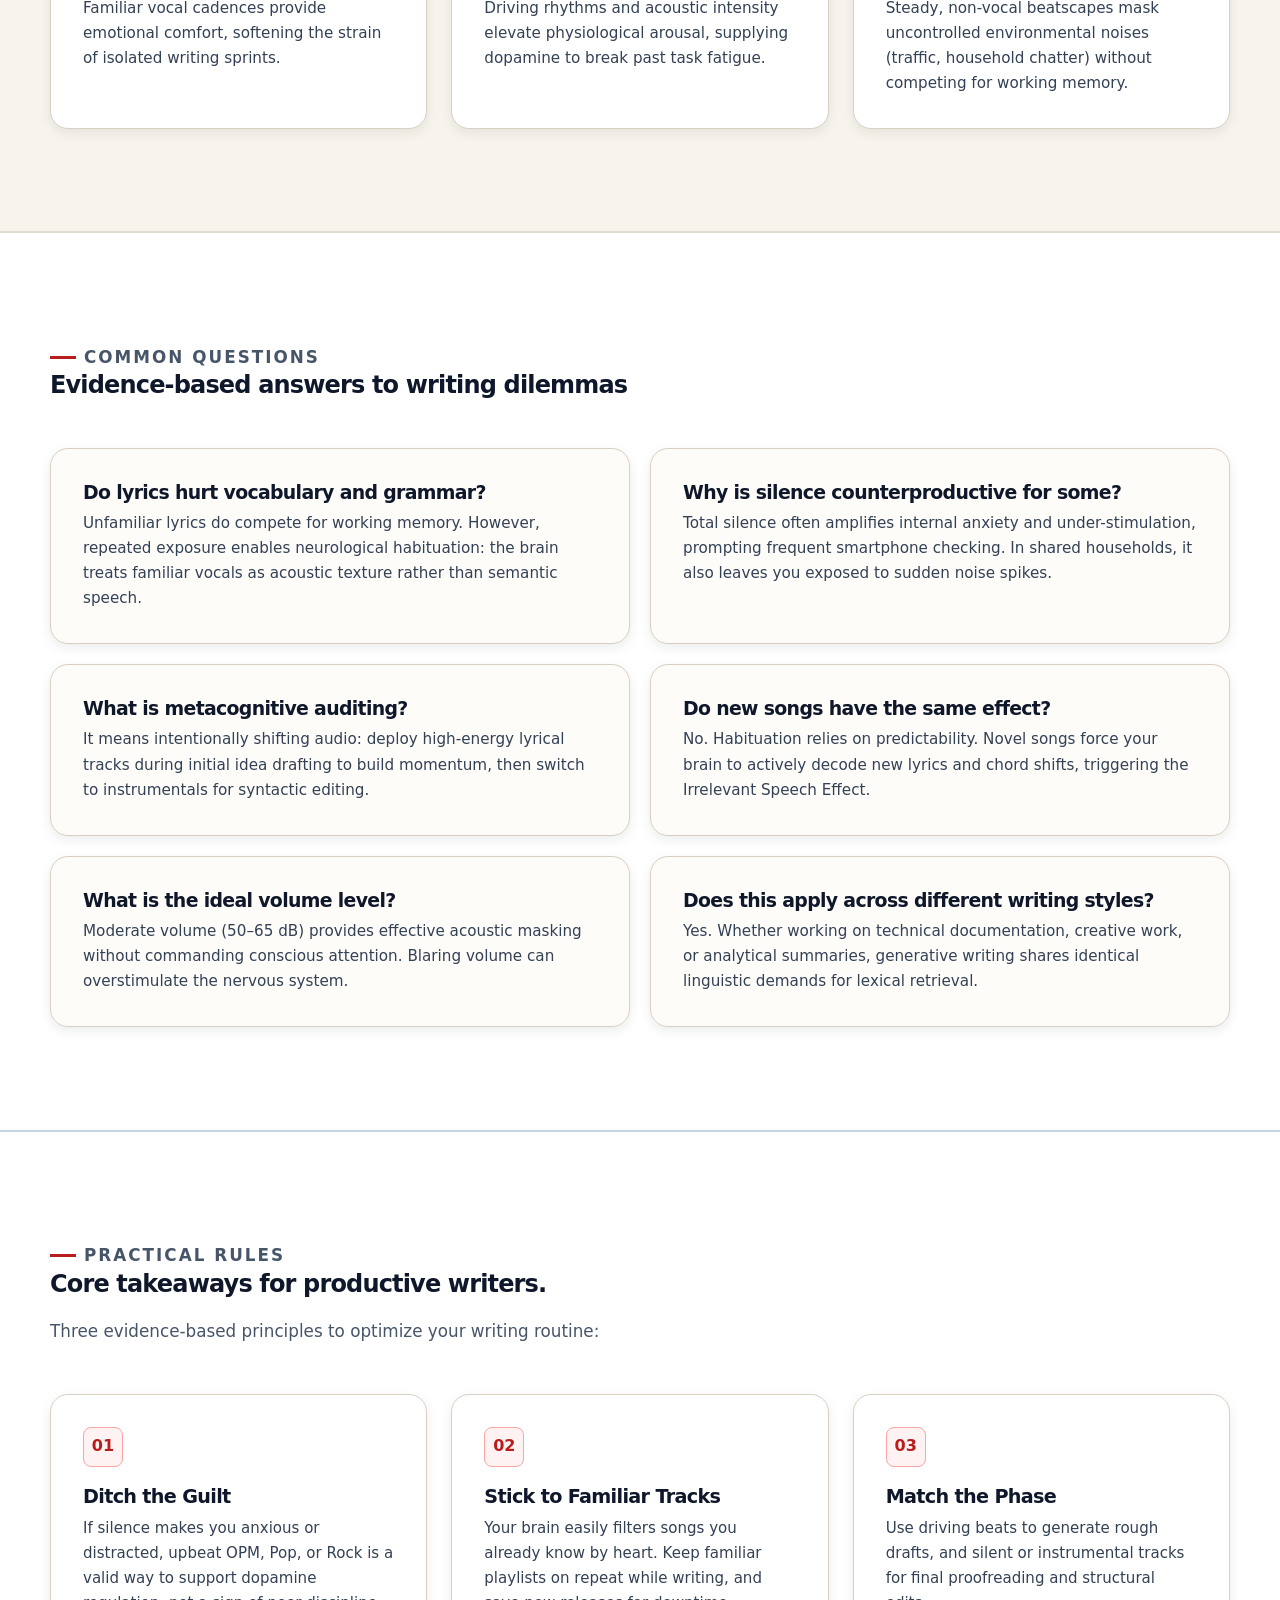
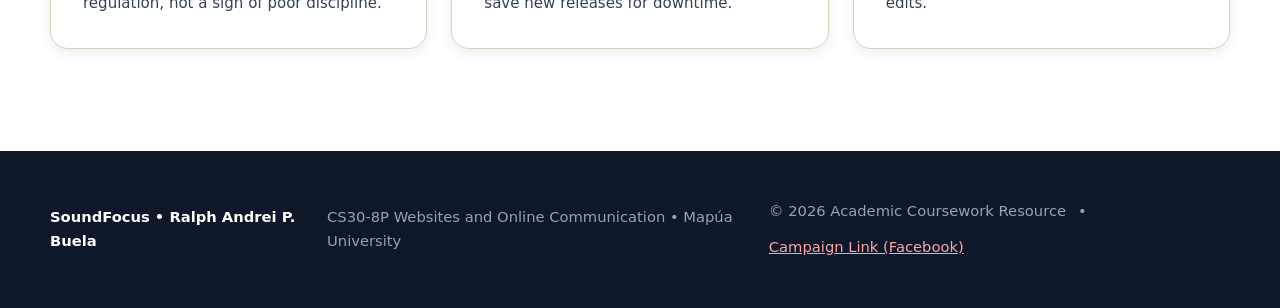
==== commit bd7022cc: "final changes" ====
--- a/index.html
+++ b/index.html
@@ -10,14 +10,14 @@
     <meta name="keywords" content="music optimizer for writing, study playlist curator, focus music, writing flow, acoustic ergonomics, cognitive load, writing productivity">
     <meta name="author" content="Ralph Andrei P. Buela">
     <meta name="robots" content="index, follow, max-image-preview:large, max-snippet:-1">
-    <link rel="canonical" href="https://ralphbuela.github.io/CS30-Web-Andrei/">
+    <link rel="canonical" href="https://andreibuela.github.io/CS30-Web-Andrei/">
 
     <!-- External Stylesheet -->
     <link rel="stylesheet" href="template.css">
 
     <!-- Open Graph / Facebook -->
     <meta property="og:type" content="website">
-    <meta property="og:url" content="https://ralphbuela.github.io/CS30-Web-Andrei/">
+    <meta property="og:url" content="https://andreibuela.github.io/CS30-Web-Andrei/">
     <meta property="og:title" content="Music Optimizer for Writing & Focus Flow | SoundFocus">
     <meta property="og:description" content="Match drafting and editing phases to curated acoustic textures to defeat task friction. Build your personalized focus set now.">
     <meta property="og:image" content="assets/hero-bg.jpg">
@@ -348,7 +348,7 @@
         </section>
 
         <!-- =====================================================
-             5. EMPIRICAL DATA & RESEARCH VISUALS (DEEP-BG IMAGE)
+             5. EMPIRICAL DATA & RESEARCH VISUALS (deep-bg.jpg)
         ====================================================== -->
         <section class="section section-evidence" id="evidence" aria-labelledby="evidence-title">
             <div class="container">
@@ -422,7 +422,7 @@
         </section>
 
         <!-- =====================================================
-             6. STATEMENT BANNER (QUOTE-BG IMAGE)
+             6. STATEMENT BANNER (quote-bg.jpg)
         ====================================================== -->
         <section class="quote-section" aria-label="Key finding">
             <div class="container">
@@ -437,7 +437,7 @@
         </section>
 
         <!-- =====================================================
-             7. AUDITORY GENRE MECHANICS (TRACKS-BG IMAGE)
+             7. AUDITORY GENRE MECHANICS (tracks-bg.jpg)
         ====================================================== -->
         <section class="section section-genres" id="genres" aria-labelledby="genres-title">
             <div class="container">
@@ -475,7 +475,7 @@
         </section>
 
         <!-- =====================================================
-             8. FAQS SECTION (HERO-BG IMAGE)
+             8. FAQS SECTION (hero-bg.jpg)
         ====================================================== -->
         <section class="section section-faq" id="faq" aria-labelledby="faq-title">
             <div class="container">
@@ -513,7 +513,7 @@
         </section>
 
         <!-- =====================================================
-             9. PRACTICAL TAKEAWAYS (DEEP-BG IMAGE)
+             9. PRACTICAL TAKEAWAYS (deep-bg.jpg)
         ====================================================== -->
         <section class="section section-takeaways" id="takeaways" aria-labelledby="takeaways-title">
             <div class="container">
@@ -552,11 +552,17 @@
         <div class="container footer-grid">
             <p><strong>SoundFocus &bull; Ralph Andrei P. Buela</strong></p>
             <p>CS30-8P Websites and Online Communication &bull; Mapúa University</p>
-            <p>&copy; 2026 Academic Coursework Resource</p>
+            <p style="display: flex; align-items: center; gap: 0.75rem; flex-wrap: wrap;">
+                <span>&copy; 2026 Academic Coursework Resource</span>
+                <span>&bull;</span>
+                <a id="share-facebook" href="https://andreibuela.github.io/CS30-Web-Andrei/?utm_source=Facebook&utm_medium=social%20media&utm_campaign=promotion&utm_content=try-it-now&utm_term=SoundFocus,%20Personal%20Study%20Playlist%20Curator,%20Focus%20Audio%20Engine" target="_blank" rel="noopener noreferrer" style="color: #fca5a5; text-decoration: underline;">
+                    Campaign Link (Facebook)
+                </a>
+            </p>
         </div>
     </footer>
 
-    <!-- Interactive Logic & Auto-Play Enforcer -->
+    <!-- Interactive Logic & GA4 UTM Campaign Engine -->
     <script>
         function ensureVideosPlay() {
             document.querySelectorAll('video').forEach(video => {
@@ -569,6 +575,63 @@
                     });
                 }
             });
+        }
+
+        // =========================================================
+        // GA4 UTM ATTRIBUTION & FACEBOOK CAMPAIGN TRACKER
+        // =========================================================
+        function trackUtmCampaignEvent() {
+            const urlParams = new URLSearchParams(window.location.search);
+            const utmSource = urlParams.get('utm_source');
+            const utmMedium = urlParams.get('utm_medium');
+            const utmCampaign = urlParams.get('utm_campaign');
+            const utmContent = urlParams.get('utm_content');
+            const utmTerm = urlParams.get('utm_term');
+
+            // If page is opened via the Facebook UTM link
+            if (utmSource && utmSource.toLowerCase() === 'facebook') {
+                if (typeof gtag === 'function') {
+                    gtag('event', 'facebook_campaign_visit', {
+                        event_category: 'campaign_traffic',
+                        campaign_source: utmSource,
+                        campaign_medium: utmMedium || 'social media',
+                        campaign_name: utmCampaign || 'promotion',
+                        campaign_content: utmContent || 'try-it-now',
+                        campaign_term: utmTerm || 'SoundFocus',
+                        full_page_url: window.location.href
+                    });
+                }
+
+                // Fire an engaged conversion upon first user interaction
+                const fireEngagedEvent = () => {
+                    if (typeof gtag === 'function') {
+                        gtag('event', 'facebook_campaign_engaged', {
+                            event_category: 'campaign_engagement',
+                            campaign_source: utmSource,
+                            campaign_name: utmCampaign || 'promotion'
+                        });
+                    }
+                    window.removeEventListener('click', fireEngagedEvent);
+                    window.removeEventListener('scroll', fireEngagedEvent);
+                };
+                window.addEventListener('click', fireEngagedEvent, { passive: true });
+                window.addEventListener('scroll', fireEngagedEvent, { passive: true });
+            }
+
+            // Click listener for outbound/share campaign link
+            const fbShareBtn = document.getElementById('share-facebook');
+            if (fbShareBtn) {
+                fbShareBtn.addEventListener('click', () => {
+                    if (typeof gtag === 'function') {
+                        gtag('event', 'facebook_campaign_click', {
+                            event_category: 'outbound_campaign',
+                            link_url: fbShareBtn.href,
+                            campaign_name: 'promotion',
+                            campaign_source: 'Facebook'
+                        });
+                    }
+                });
+            }
         }
 
         const profiles = {
@@ -791,6 +854,7 @@
 
         document.addEventListener('DOMContentLoaded', () => {
             ensureVideosPlay();
+            trackUtmCampaignEvent();
             generateCustomPlaylist();
 
             ['workload-phase', 'session-duration', 'vocal-preference'].forEach(id => {
--- a/template.css
+++ b/template.css
@@ -1,6 +1,5 @@
 /* =========================================================
-   SOUNDFOCUS: COMPLETE UNFILTERED VIDEO & PHOTO BACKDROPS
-   Centered Hero & Total Visual Immersion Across All Sections
+   SOUNDFOCUS: COMPLETE STYLESHEET WITH CENTERED HERO & VIDEO
    Accent: Cardinal Red (#b91c1c) | Ink: Slate (#0f172a)
 ========================================================= */
 
@@ -96,12 +95,10 @@
 .container {
   width: min(var(--max-width), calc(100% - 2.5rem));
   margin-inline: auto;
-  position: relative;
-  z-index: 2;
-}
-
-/* =========================================================
-   PURE UNFILTERED VIDEO BACKGROUND (NO DARK OVERLAYS)
+}
+
+/* =========================================================
+   UNIVERSAL VIDEO BACKGROUND RULES
 ========================================================= */
 .video-bg {
   position: absolute;
@@ -117,6 +114,14 @@
   pointer-events: none;
 }
 
+.video-scrim {
+  position: absolute;
+  inset: 0;
+  background: rgba(15, 23, 42, 0.42);
+  z-index: 1;
+  pointer-events: none;
+}
+
 /* =========================================================
    TOP NAVIGATION BAR
 ========================================================= */
@@ -124,7 +129,7 @@
   position: sticky;
   top: 0;
   z-index: 100;
-  background: rgba(247, 244, 237, 0.94);
+  background: rgba(255, 255, 255, 0.94);
   border-bottom: 2px solid var(--border-light);
   backdrop-filter: blur(14px);
   -webkit-backdrop-filter: blur(14px);
@@ -220,17 +225,11 @@
 .section {
   padding: clamp(5rem, 8vw, 7.5rem) 0;
   position: relative;
-  overflow: hidden;
 }
 
 .section-heading {
   max-width: 760px;
   margin-bottom: 3rem;
-}
-
-.text-center-heading {
-  margin-inline: auto;
-  text-align: center;
 }
 
 .section-heading p {
@@ -266,7 +265,7 @@
 }
 
 /* =========================================================
-   1. HERO: CENTERED SYMMETRY + UNFILTERED RAW VIDEO
+   1. HERO: CENTERED SYMMETRY WITH TRANSLUCENT FROSTED GLASS
 ========================================================= */
 .hero {
   position: relative;
@@ -275,11 +274,14 @@
   display: flex;
   align-items: center;
   justify-content: center;
+  background-color: #0f172a;
   padding: clamp(6rem, 10vw, 9rem) 0 clamp(4.5rem, 8vw, 7rem);
   border-bottom: 2px solid var(--border-light);
 }
 
 .hero .container {
+  position: relative;
+  z-index: 2;
   display: flex;
   justify-content: center;
 }
@@ -288,12 +290,12 @@
   max-width: 860px;
   width: 100%;
   margin-inline: auto;
-  background: rgba(255, 255, 255, 0.78);
-  backdrop-filter: blur(14px);
-  -webkit-backdrop-filter: blur(14px);
+  background: rgba(255, 255, 255, 0.84);
+  backdrop-filter: blur(12px);
+  -webkit-backdrop-filter: blur(12px);
   padding: clamp(2.5rem, 5vw, 4rem);
   border-radius: 24px;
-  border: 1.5px solid rgba(255, 255, 255, 0.85);
+  border: 2px solid rgba(255, 255, 255, 0.9);
   box-shadow: var(--shadow-lg);
   display: flex;
   flex-direction: column;
@@ -332,18 +334,16 @@
 }
 
 /* =========================================================
-   2. PRIMARY SUITE: AUDIO ENGINE & CURATOR (hero-bg.jpg)
+   2. PRIMARY OPTIMIZER & CURATOR WORKSPACE
 ========================================================= */
 .section-optimizer {
-  background: url("./assets/hero-bg.jpg") center / cover no-repeat fixed;
+  background-color: #faf8f4;
   border-bottom: 2px solid var(--border-light);
 }
 
 .configurator-wrap {
-  background: rgba(255, 255, 255, 0.88);
-  backdrop-filter: blur(12px);
-  -webkit-backdrop-filter: blur(12px);
-  border: 1.5px solid rgba(255, 255, 255, 0.9);
+  background: var(--white);
+  border: 1.5px solid var(--border-card);
   border-radius: var(--radius);
   padding: clamp(1.75rem, 4vw, 2.75rem);
   box-shadow: var(--shadow-md);
@@ -359,7 +359,7 @@
 }
 
 .config-btn {
-  background: #ffffff;
+  background: #f1f5f9;
   border: 1.5px solid var(--border-slate);
   color: var(--ink);
   padding: 0.65rem 1.25rem;
@@ -379,11 +379,10 @@
 }
 
 .config-box {
-  background: rgba(253, 252, 249, 0.92);
+  background: #fdfcf9;
   border: 1.5px solid var(--border-light);
   border-radius: 12px;
   padding: 2rem;
-  text-align: center;
 }
 
 .config-tag {
@@ -406,8 +405,6 @@
   color: var(--ink-secondary);
   font-size: 1rem;
   margin: 0;
-  max-width: 680px;
-  margin-inline: auto;
 }
 
 .config-actions {
@@ -415,14 +412,11 @@
   gap: 0.85rem;
   flex-wrap: wrap;
   margin-top: 1.5rem;
-  justify-content: center;
 }
 
 /* In-Site Custom Curator Box */
 .curator-widget {
-  background: rgba(255, 255, 255, 0.88);
-  backdrop-filter: blur(12px);
-  -webkit-backdrop-filter: blur(12px);
+  background: #ffffff;
   border: 2px solid var(--cardinal-border);
   border-radius: var(--radius);
   padding: clamp(1.75rem, 4vw, 2.75rem);
@@ -454,7 +448,7 @@
   padding: 0.7rem 1rem;
   border-radius: var(--radius-sm);
   border: 1.5px solid var(--border-slate);
-  background-color: #ffffff;
+  background-color: #f8fafc;
   color: var(--ink);
   font-size: 0.92rem;
   font-weight: 600;
@@ -467,7 +461,7 @@
 }
 
 .curator-results {
-  background: rgba(253, 252, 249, 0.94);
+  background: #fdfcf9;
   border: 1.5px solid var(--border-card);
   border-radius: 14px;
   padding: 1.75rem;
@@ -525,26 +519,32 @@
 }
 
 /* =========================================================
-   3. FEATURED OPM TRACKS (UNFILTERED RAW VIDEO)
+   3. FEATURED OPM TRACKS WITH VIDEO BACKDROP
 ========================================================= */
 .section-track {
   position: relative;
   overflow: hidden;
+  background-color: #0f172a;
   border-bottom: 2px solid var(--border-light);
+}
+
+.section-track .container {
+  position: relative;
+  z-index: 2;
 }
 
 .section-track .section-heading h2,
 .section-track .section-heading p {
-  color: #0f172a !important;
-  text-shadow: 0 1px 8px rgba(255, 255, 255, 0.85);
+  color: #ffffff !important;
+  text-shadow: 0 2px 10px rgba(0, 0, 0, 0.7);
 }
 
 .section-track .eyebrow {
-  color: var(--cardinal);
+  color: #fca5a5;
 }
 
 .section-track .eyebrow::before {
-  background: var(--cardinal);
+  background: #fca5a5;
 }
 
 .tracks-grid-3 {
@@ -554,9 +554,9 @@
 }
 
 .track-box {
-  background: rgba(255, 255, 255, 0.82);
-  backdrop-filter: blur(14px);
-  -webkit-backdrop-filter: blur(14px);
+  background: rgba(255, 255, 255, 0.88);
+  backdrop-filter: blur(12px);
+  -webkit-backdrop-filter: blur(12px);
   border: 2px solid rgba(255, 255, 255, 0.9);
   border-radius: var(--radius);
   padding: 1.75rem;
@@ -592,26 +592,32 @@
 }
 
 /* =========================================================
-   4. DIVE DEEPER: WHY IT WORKS (UNFILTERED RAW VIDEO)
+   4. DIVE DEEPER WITH VIDEO BACKDROP
 ========================================================= */
 .section-background {
   position: relative;
   overflow: hidden;
+  background-color: #0f172a;
   border-bottom: 2px solid var(--border-light);
+}
+
+.section-background .container {
+  position: relative;
+  z-index: 2;
 }
 
 .section-background .section-heading h2,
 .section-background .section-heading p {
-  color: #0f172a !important;
-  text-shadow: 0 1px 8px rgba(255, 255, 255, 0.85);
+  color: #ffffff !important;
+  text-shadow: 0 2px 10px rgba(0, 0, 0, 0.7);
 }
 
 .section-background .eyebrow {
-  color: var(--cardinal);
+  color: #fca5a5;
 }
 
 .section-background .eyebrow::before {
-  background: var(--cardinal);
+  background: #fca5a5;
 }
 
 .intro-grid {
@@ -623,11 +629,11 @@
 
 .statement {
   padding: clamp(2rem, 4vw, 3.25rem);
-  background: rgba(15, 23, 42, 0.84);
-  backdrop-filter: blur(14px);
-  -webkit-backdrop-filter: blur(14px);
+  background: rgba(15, 23, 42, 0.88);
+  backdrop-filter: blur(12px);
+  -webkit-backdrop-filter: blur(12px);
   color: #ffffff;
-  border: 1.5px solid rgba(255, 255, 255, 0.25);
+  border: 1.5px solid rgba(255, 255, 255, 0.15);
   border-radius: var(--radius);
   box-shadow: var(--shadow-lg);
 }
@@ -646,9 +652,9 @@
 }
 
 .intro-text {
-  background: rgba(255, 255, 255, 0.82);
-  backdrop-filter: blur(14px);
-  -webkit-backdrop-filter: blur(14px);
+  background: rgba(255, 255, 255, 0.88);
+  backdrop-filter: blur(12px);
+  -webkit-backdrop-filter: blur(12px);
   border: 2px solid rgba(255, 255, 255, 0.9);
   border-radius: var(--radius);
   padding: clamp(2rem, 3.5vw, 3rem);
@@ -670,25 +676,11 @@
 }
 
 /* =========================================================
-   5. EMPIRICAL DATA & RESEARCH VISUALS (deep-bg.jpg)
+   5. EMPIRICAL EVIDENCE & DATA GALLERY
 ========================================================= */
 .section-evidence {
-  background: url("./assets/deep-bg.jpg") center / cover no-repeat fixed;
+  background-color: #f1f5f9;
   border-bottom: 2px solid var(--border-slate);
-}
-
-.section-evidence .section-heading h2,
-.section-evidence .section-heading p {
-  color: #ffffff !important;
-  text-shadow: 0 2px 10px rgba(0, 0, 0, 0.7);
-}
-
-.section-evidence .eyebrow {
-  color: #fca5a5;
-}
-
-.section-evidence .eyebrow::before {
-  background: #fca5a5;
 }
 
 .metrics-row {
@@ -700,10 +692,8 @@
 
 .metric-card {
   padding: 1.75rem 1.25rem;
-  background: rgba(255, 255, 255, 0.88);
-  backdrop-filter: blur(10px);
-  -webkit-backdrop-filter: blur(10px);
-  border: 1.5px solid rgba(255, 255, 255, 0.9);
+  background: var(--white);
+  border: 1.5px solid var(--border-slate);
   border-top: 5px solid var(--cardinal);
   border-radius: var(--radius);
   text-align: center;
@@ -731,10 +721,8 @@
 }
 
 .visual-card {
-  background: rgba(255, 255, 255, 0.92);
-  backdrop-filter: blur(10px);
-  -webkit-backdrop-filter: blur(10px);
-  border: 1.5px solid rgba(255, 255, 255, 0.9);
+  background: var(--white);
+  border: 1.5px solid var(--border-slate);
   border-radius: var(--radius);
   overflow: hidden;
   box-shadow: var(--shadow-sm);
@@ -772,7 +760,7 @@
 ========================================================= */
 .quote-section {
   position: relative;
-  background: url("./assets/quote-bg.jpg") center 25% / cover no-repeat;
+  background: url("./assets/tracks-bg.jpg") center 25% / cover no-repeat;
   padding: clamp(6rem, 10vw, 8.5rem) 0;
   text-align: center;
   border-bottom: 2px solid #380a0a;
@@ -781,9 +769,9 @@
 .quote-glass-box {
   max-width: 880px;
   margin: 0 auto;
-  background: rgba(15, 23, 42, 0.82);
-  backdrop-filter: blur(14px);
-  -webkit-backdrop-filter: blur(14px);
+  background: rgba(15, 23, 42, 0.86);
+  backdrop-filter: blur(12px);
+  -webkit-backdrop-filter: blur(12px);
   padding: clamp(2rem, 5vw, 3.5rem);
   border-radius: 24px;
   border: 1.5px solid rgba(255, 255, 255, 0.25);
@@ -807,25 +795,11 @@
 }
 
 /* =========================================================
-   7. GENRE PROFILES (tracks-bg.jpg)
+   7. GENRE PROFILES (Warm Oat Canvas)
 ========================================================= */
 .section-genres {
-  background: url("./assets/tracks-bg.jpg") center / cover no-repeat fixed;
+  background-color: var(--bg-sand);
   border-bottom: 2px solid var(--border-light);
-}
-
-.section-genres .section-heading h2,
-.section-genres .section-heading p {
-  color: #ffffff !important;
-  text-shadow: 0 2px 10px rgba(0, 0, 0, 0.7);
-}
-
-.section-genres .eyebrow {
-  color: #fca5a5;
-}
-
-.section-genres .eyebrow::before {
-  background: #fca5a5;
 }
 
 .journey-grid {
@@ -838,10 +812,8 @@
   position: relative;
   min-height: 250px;
   padding: 2rem;
-  background: rgba(255, 255, 255, 0.86);
-  backdrop-filter: blur(12px);
-  -webkit-backdrop-filter: blur(12px);
-  border: 1.5px solid rgba(255, 255, 255, 0.9);
+  background: var(--white);
+  border: 1.5px solid var(--border-card);
   border-radius: var(--radius);
   box-shadow: var(--shadow-sm);
 }
@@ -874,10 +846,10 @@
 }
 
 /* =========================================================
-   8. FAQS (hero-bg.jpg)
+   8. FAQS (Clean White Card Tiles)
 ========================================================= */
 .section-faq {
-  background: url("./assets/hero-bg.jpg") center / cover no-repeat fixed;
+  background-color: var(--white);
   border-bottom: 2px solid var(--border-slate);
 }
 
@@ -889,10 +861,8 @@
 
 .faq-card {
   padding: 2rem;
-  background: rgba(255, 255, 255, 0.88);
-  backdrop-filter: blur(12px);
-  -webkit-backdrop-filter: blur(12px);
-  border: 1.5px solid rgba(255, 255, 255, 0.95);
+  background: #fdfcf9;
+  border: 1.5px solid var(--border-card);
   border-radius: var(--radius);
   box-shadow: var(--shadow-sm);
 }
@@ -910,24 +880,10 @@
 }
 
 /* =========================================================
-   9. TAKEAWAYS (deep-bg.jpg)
+   9. TAKEAWAYS (Parchment Summary Base)
 ========================================================= */
 .section-takeaways {
-  background: url("./assets/deep-bg.jpg") center / cover no-repeat fixed;
-}
-
-.section-takeaways .section-heading h2,
-.section-takeaways .section-heading p {
-  color: #ffffff !important;
-  text-shadow: 0 2px 10px rgba(0, 0, 0, 0.7);
-}
-
-.section-takeaways .eyebrow {
-  color: #fca5a5;
-}
-
-.section-takeaways .eyebrow::before {
-  background: #fca5a5;
+  background-color: #ffffff;
 }
 
 .takeaways-3-col {
@@ -937,10 +893,8 @@
 }
 
 .takeaway-block {
-  background: rgba(255, 255, 255, 0.88);
-  backdrop-filter: blur(12px);
-  -webkit-backdrop-filter: blur(12px);
-  border: 1.5px solid rgba(255, 255, 255, 0.95);
+  background: var(--white);
+  border: 1.5px solid var(--border-card);
   border-radius: var(--radius);
   padding: 2rem;
   box-shadow: var(--shadow-sm);
@@ -979,8 +933,6 @@
   padding: 3rem 0;
   background: #0f172a;
   color: #94a3b8;
-  position: relative;
-  z-index: 2;
 }
 
 .footer-grid {
@@ -1003,9 +955,6 @@
    RESPONSIVE DESIGN BREAKPOINTS
 ========================================================= */
 @media (max-width: 1000px) {
-  .hero-glass-box {
-    max-width: 100%;
-  }
   .metrics-row,
   .visuals-grid,
   .tracks-grid-3,
